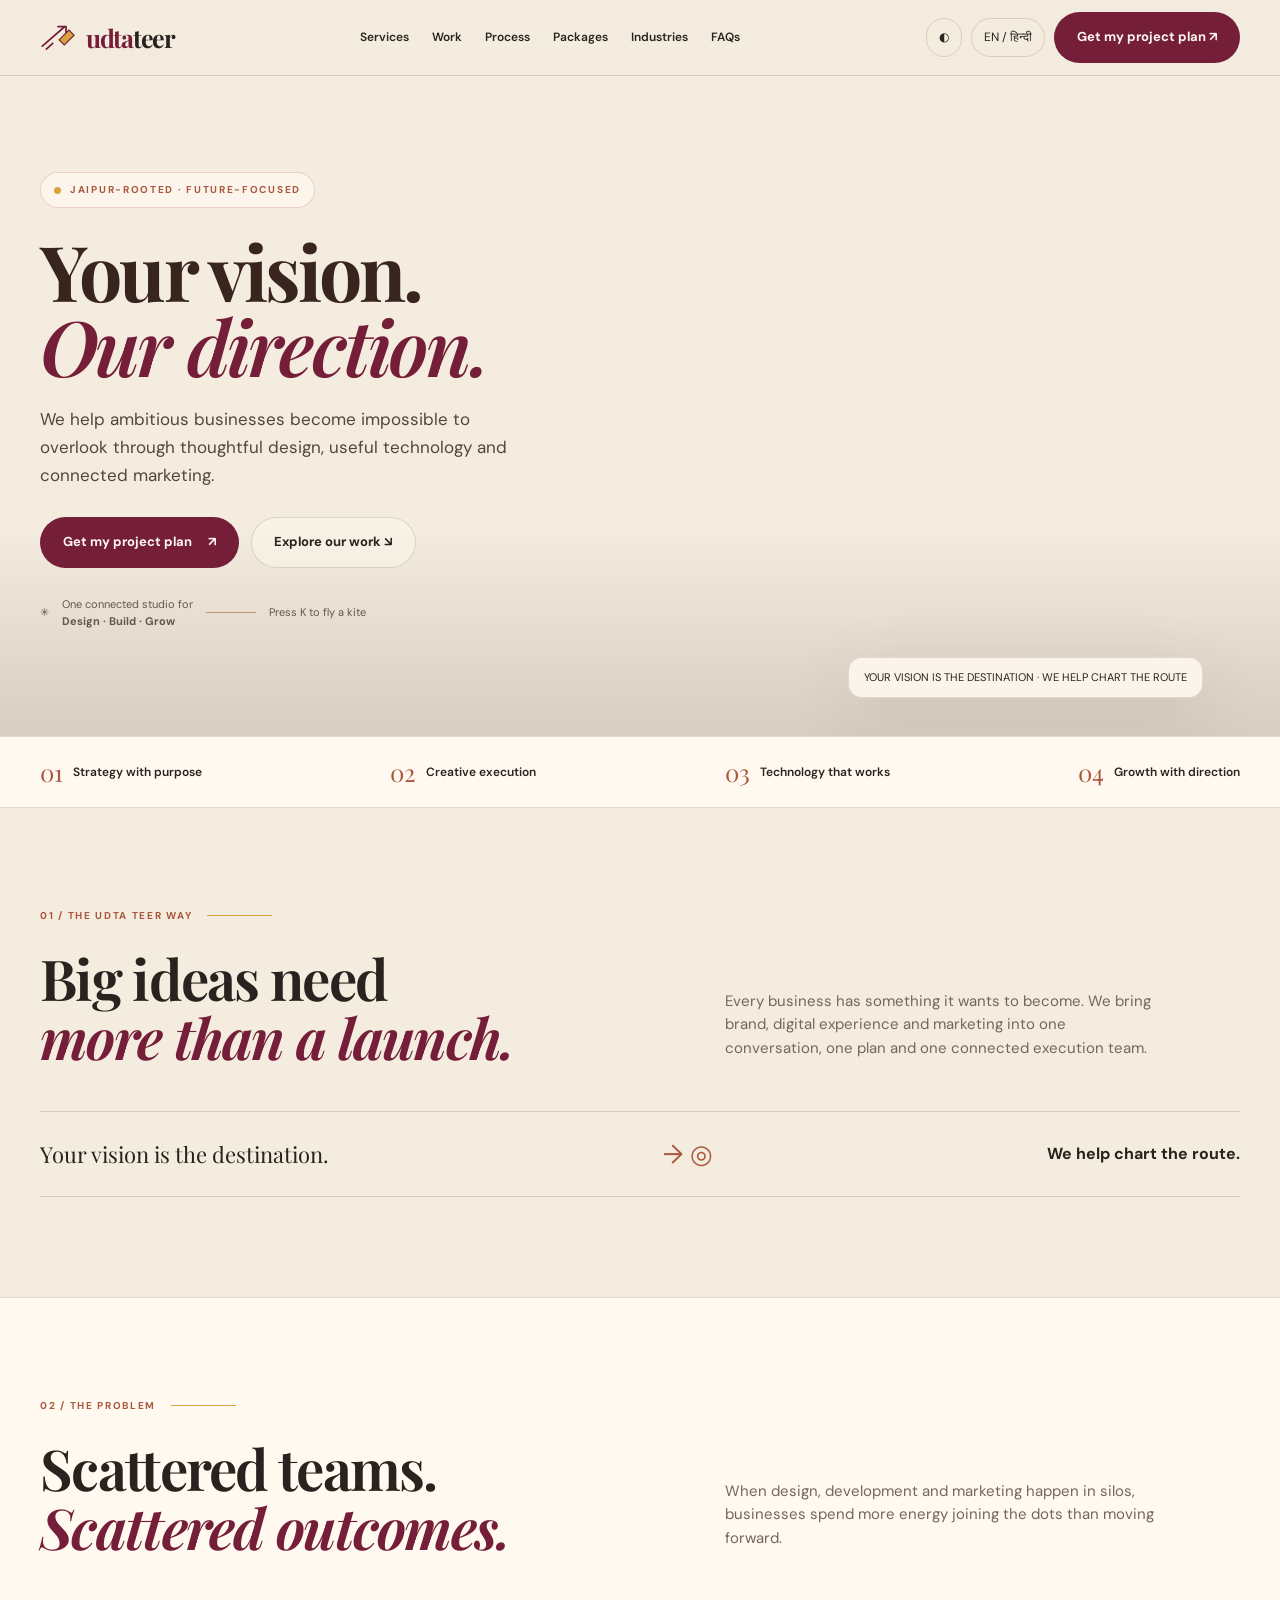
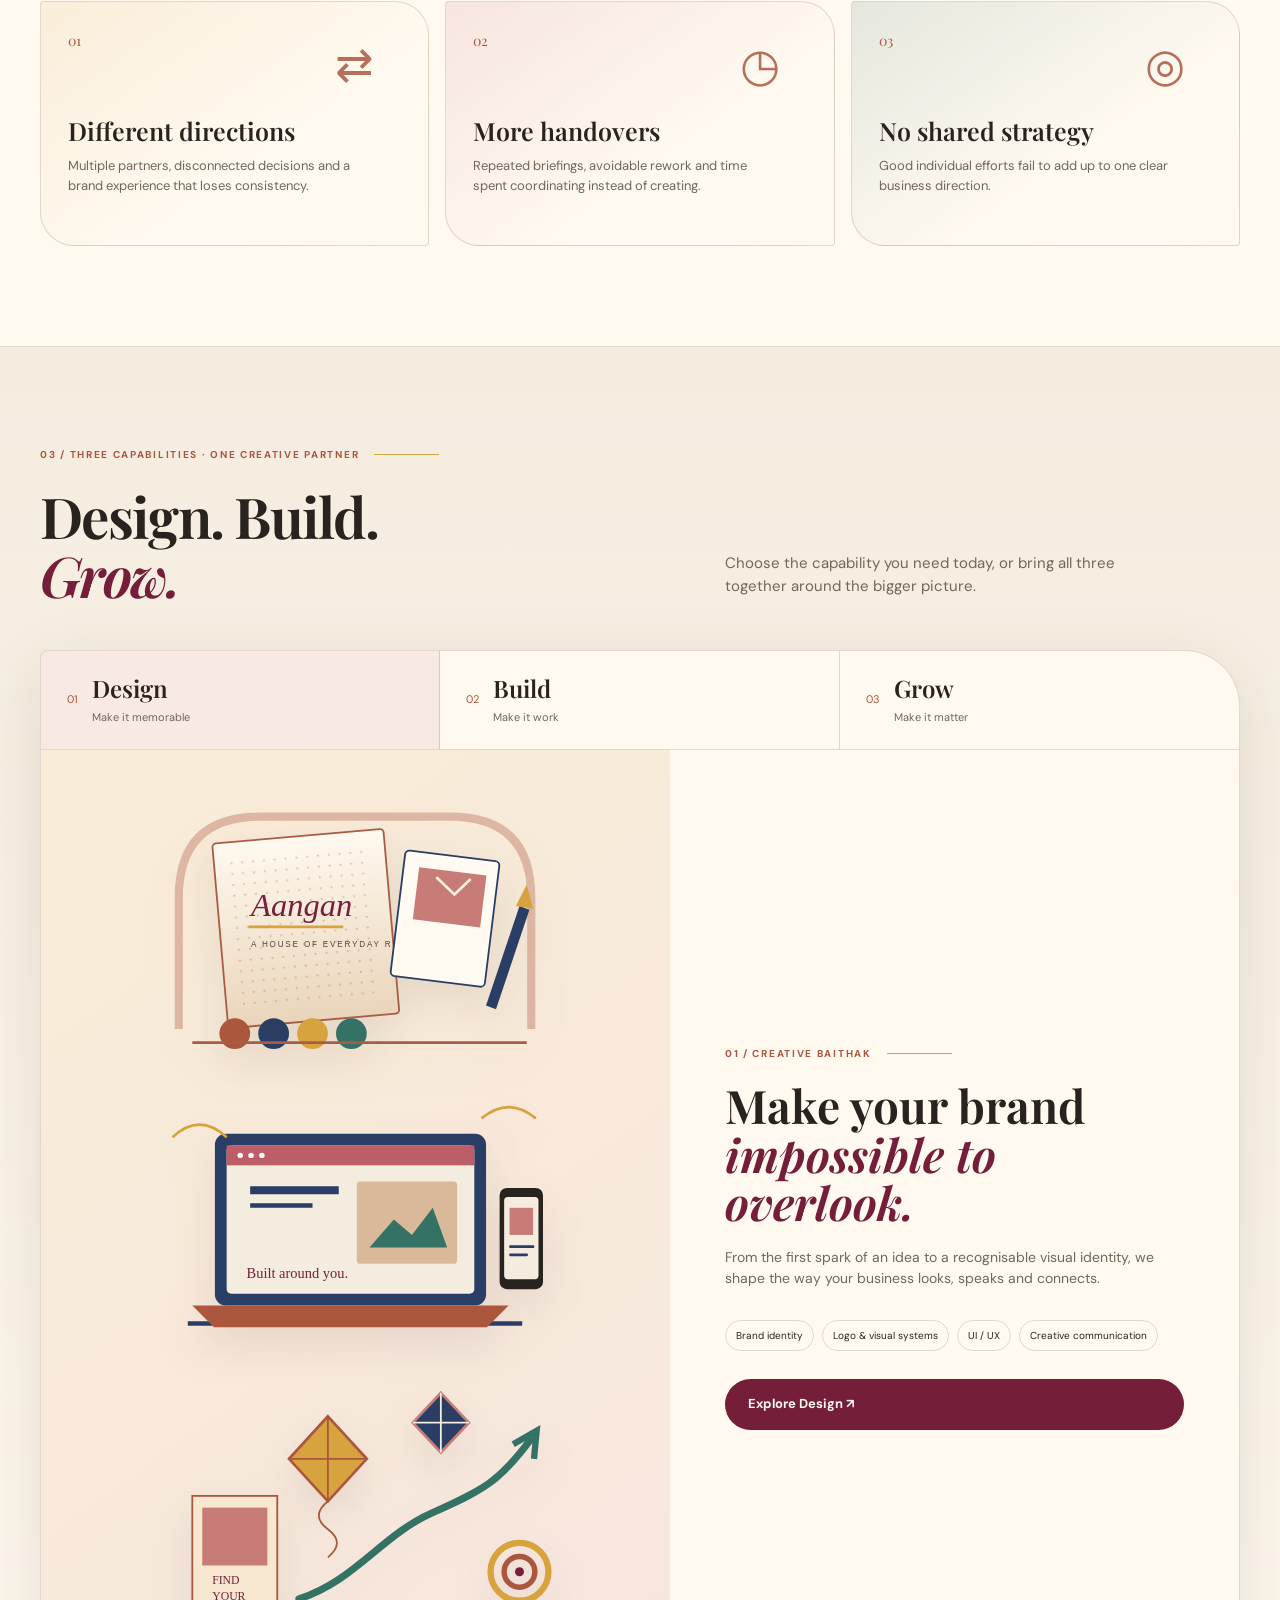
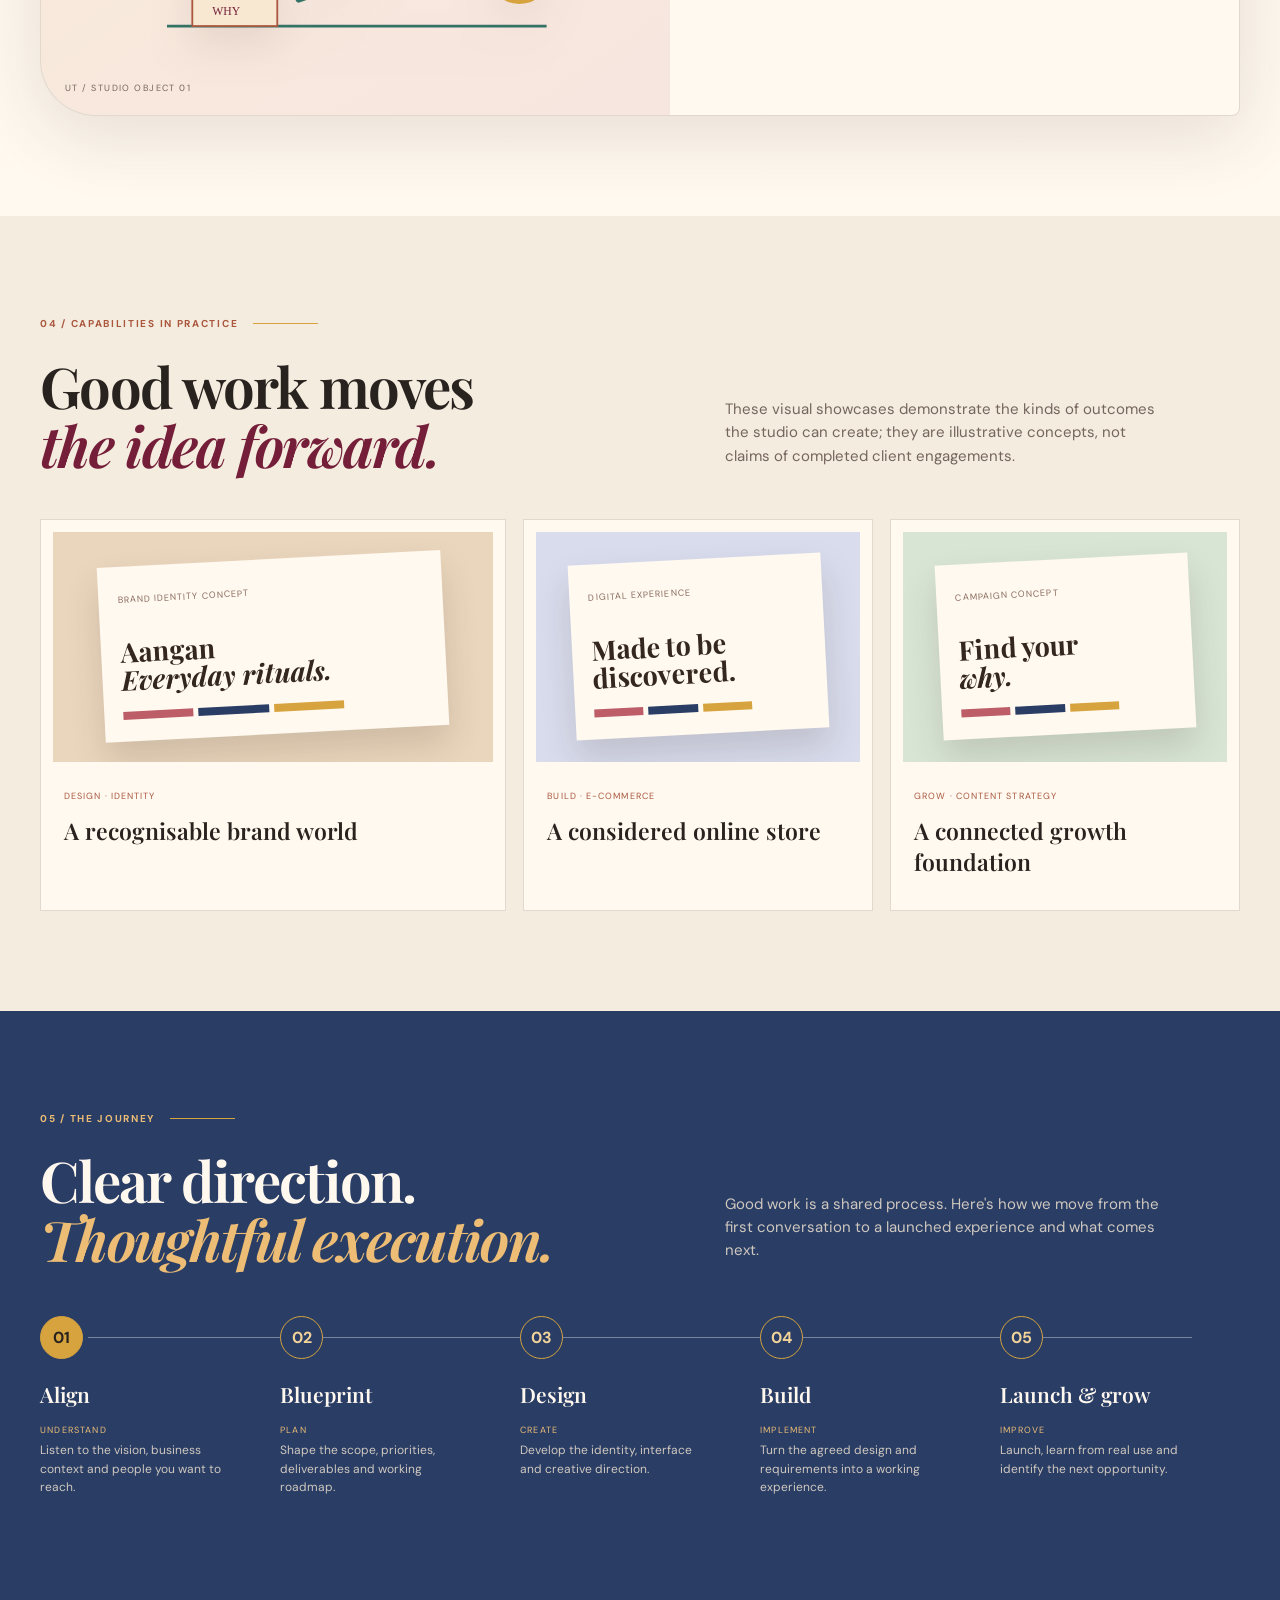
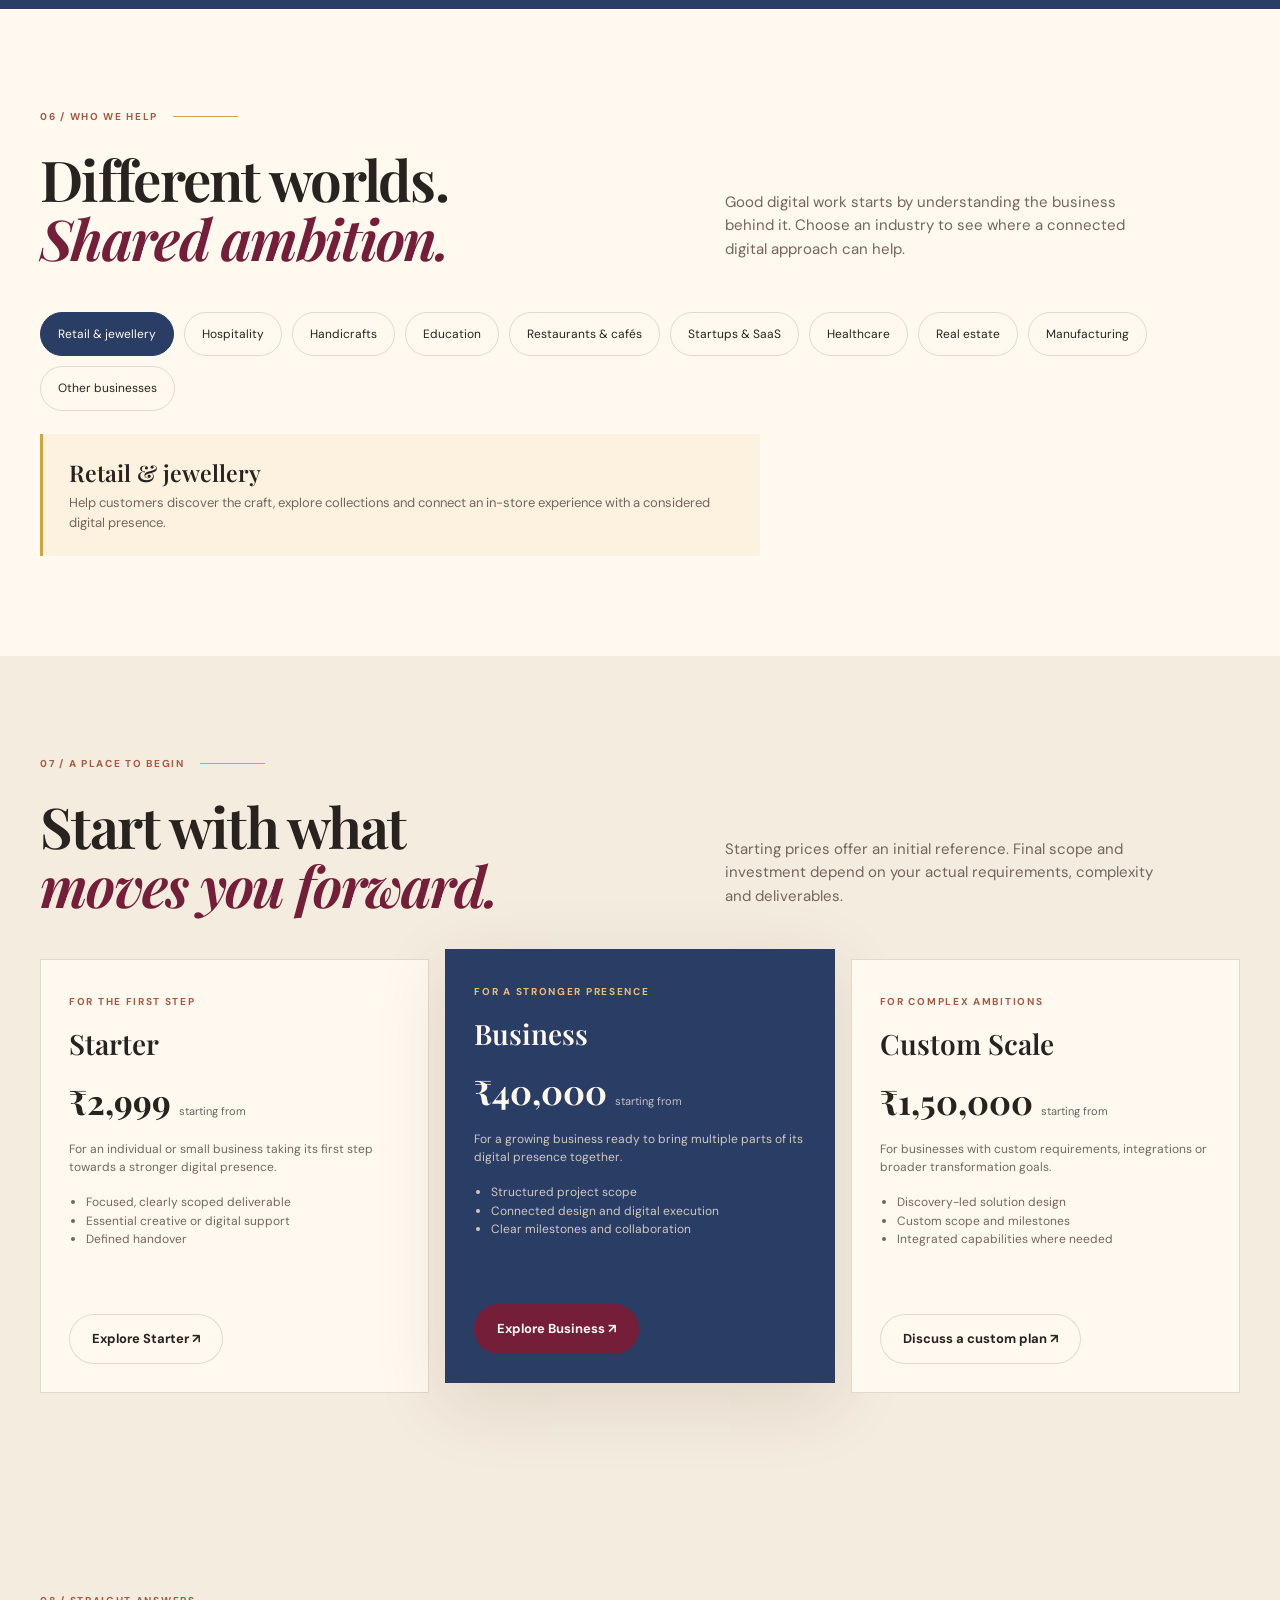
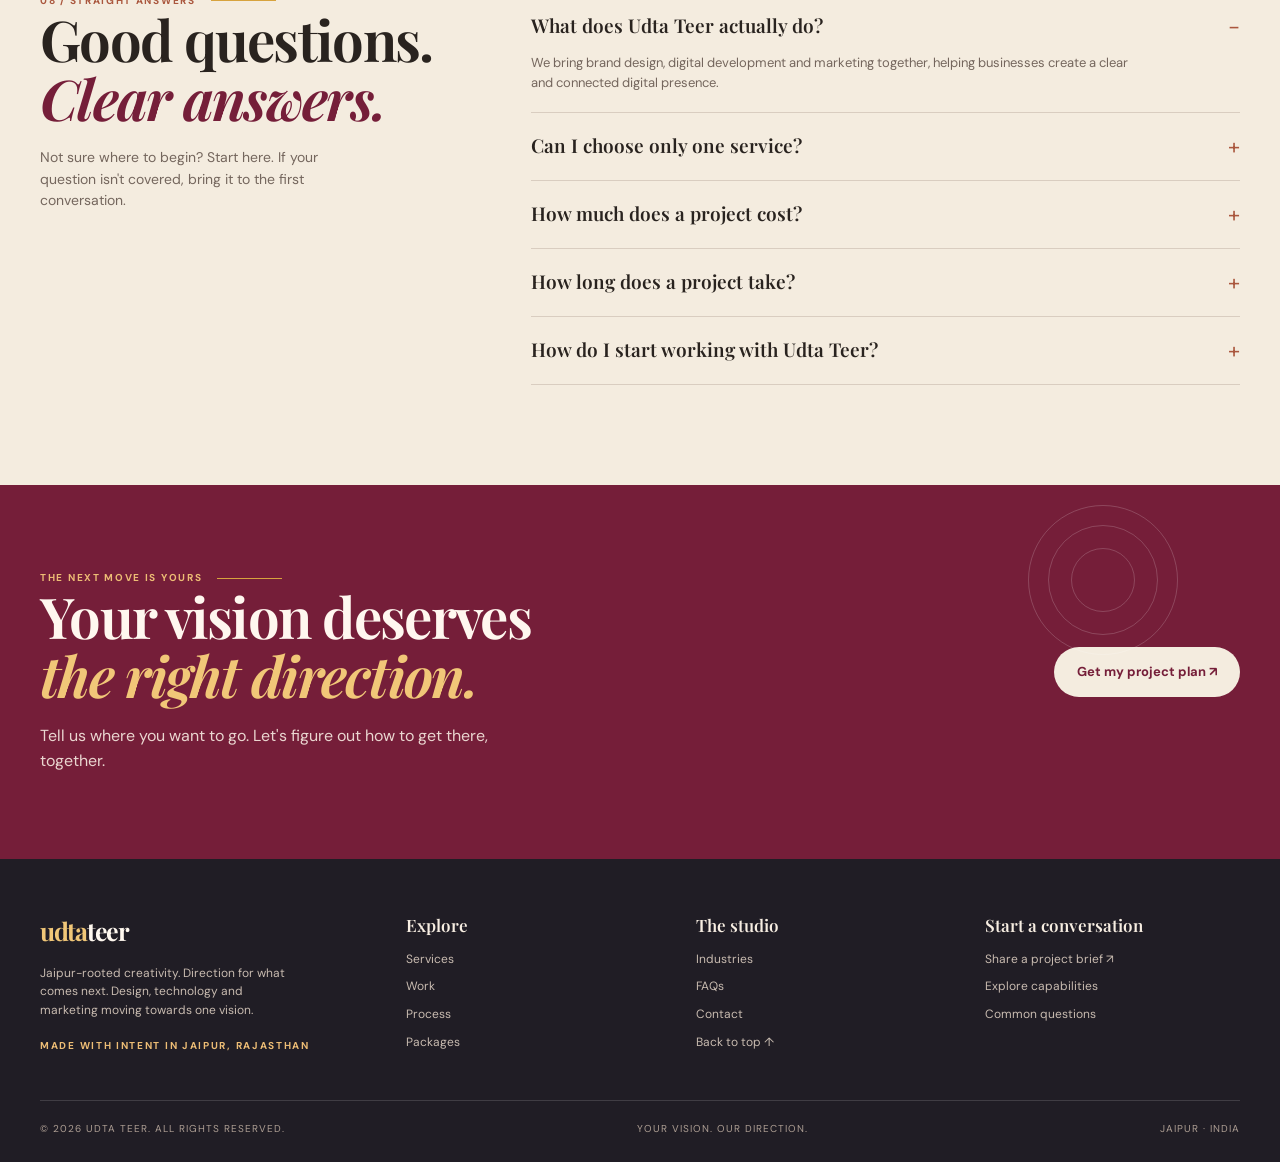
==== index.html @ 0fdf827b "feat: add Udta Teer responsive illustrated homepage" ====
<!doctype html>
<html lang="en">
<head>
<meta charset="utf-8">
<meta name="viewport" content="width=device-width, initial-scale=1">
<meta name="theme-color" content="#f4ecdf">
<meta name="description" content="Udta Teer is a Jaipur-rooted creative digital transformation studio bringing Design, Build and Grow together for ambitious businesses.">
<meta property="og:title" content="Udta Teer — Your vision. Our direction.">
<meta property="og:description" content="Design, technology and marketing, moving in one direction.">
<title>Udta Teer — Your vision. Our direction.</title>
<link rel="preconnect" href="https://fonts.googleapis.com">
<link rel="preconnect" href="https://fonts.gstatic.com" crossorigin>
<link href="https://fonts.googleapis.com/css2?family=DM+Sans:wght@400;500;600;700&family=Playfair+Display:wght@500;600;700;800&family=Noto+Sans+Devanagari:wght@400;500;600;700&display=swap" rel="stylesheet">
<style>
:root{color-scheme:light;--paper:#f4ecdf;--paper2:#fff9f0;--ink:#29231f;--muted:#74665d;--rose:#bd5d68;--maroon:#751e39;--terra:#aa573e;--gold:#d7a33e;--indigo:#293d65;--green:#347266;--line:rgba(83,55,39,.17);--shadow:0 20px 70px rgba(77,43,28,.12);--serif:"Playfair Display",Georgia,serif;--sans:"DM Sans",Arial,sans-serif}
[data-theme=dark]{color-scheme:dark;--paper:#181e2d;--paper2:#222b3d;--ink:#f4ecdf;--muted:#c0b7aa;--line:rgba(244,236,223,.15);--shadow:0 20px 70px rgba(0,0,0,.28)}
*{box-sizing:border-box}html{scroll-behavior:smooth;scroll-padding-top:90px}body{margin:0;background:var(--paper);color:var(--ink);font-family:var(--sans);line-height:1.55;overflow-x:hidden}button,a,input,textarea,select{font:inherit}button,a{-webkit-tap-highlight-color:transparent}a{color:inherit;text-decoration:none}button{color:inherit}img,svg{max-width:100%}.shell{width:min(1200px,calc(100% - 48px));margin:auto}.eyebrow,.kicker,.micro{font-size:10px;letter-spacing:.17em;font-weight:700;text-transform:uppercase}.serif{font-family:var(--serif)}.button{border:1px solid transparent;border-radius:999px;padding:14px 22px;display:inline-flex;align-items:center;gap:16px;font-weight:700;font-size:13px;cursor:pointer;transition:.25s transform,.25s box-shadow,.25s background}.button:hover{transform:translateY(-3px);box-shadow:0 10px 24px rgba(117,30,57,.18)}.primary{background:var(--maroon);color:#fff8ef}.secondary{border-color:var(--line);background:rgba(255,249,240,.42)}.text-link{font-size:13px;font-weight:700;color:var(--maroon)}[data-theme=dark] .text-link{color:#efb9a9}
header{height:76px;position:sticky;top:0;z-index:30;background:color-mix(in srgb,var(--paper) 90%,transparent);backdrop-filter:blur(18px);border-bottom:1px solid var(--line)}.nav{height:100%;display:flex;align-items:center;justify-content:space-between;gap:22px}.brand{display:flex;align-items:center;gap:9px;white-space:nowrap}.brand-symbol{width:37px;height:37px}.brand-word{font:700 25px var(--serif);letter-spacing:-1.3px;color:var(--maroon)}.brand-word em{font-style:normal;color:var(--ink)}.navlinks{display:flex;align-items:center;gap:23px;font-size:12px;font-weight:600}.navlinks a{padding:8px 0;position:relative}.navlinks a:after{content:"";height:1px;background:var(--rose);position:absolute;left:0;right:100%;bottom:1px;transition:.2s}.navlinks a:hover:after{right:0}.navactions{display:flex;align-items:center;gap:9px}.iconbtn,.lang,.menu-toggle{border:1px solid var(--line);background:transparent;border-radius:50px;padding:9px 12px;cursor:pointer;font-size:12px}.menu-toggle{display:none}.mobile-menu{display:none}
.hero{min-height:660px;position:relative;isolation:isolate;display:flex;align-items:center;overflow:hidden;background:linear-gradient(90deg,rgba(244,236,223,.99) 0%,rgba(244,236,223,.92) 34%,rgba(244,236,223,.08) 75%),url("assets/jaipur-creative-hero.webp") center/cover no-repeat}.hero:before{content:"";position:absolute;inset:0;z-index:-1;background:linear-gradient(0deg,rgba(54,36,32,.15),transparent 32%)}.hero-copy{max-width:545px;padding:80px 0 90px}.hero .eyebrow{display:inline-flex;gap:9px;align-items:center;color:var(--terra);background:rgba(255,249,240,.74);border:1px solid rgba(170,87,62,.22);padding:9px 13px;border-radius:50px}.dot{width:7px;height:7px;border-radius:50%;background:var(--gold)}h1,h2,h3,p{margin-top:0}h1{font:700 clamp(48px,6vw,82px)/.98 var(--serif);letter-spacing:-2.8px;margin:25px 0 22px;color:#38251f}h1 em{color:var(--maroon);font-weight:600}.hero-copy>p{font-size:17px;max-width:470px;color:#52463f;line-height:1.65}.hero-actions{display:flex;gap:12px;flex-wrap:wrap;margin:28px 0}.hero-note{display:flex;align-items:center;gap:13px;color:#65564d;font-size:11px}.note-line{width:50px;height:1px;background:#bd9676}.hero-art-note{position:absolute;right:6%;bottom:38px;background:rgba(255,249,240,.87);border:1px solid rgba(83,55,39,.15);border-radius:14px;padding:11px 15px;font-size:11px;box-shadow:var(--shadow)}
.trust{background:var(--paper2);border-block:1px solid var(--line);padding:19px 0}.trust-inner{display:flex;justify-content:space-between;gap:20px;flex-wrap:wrap}.trust-item{display:flex;gap:10px;align-items:center;font-size:12px;font-weight:600}.trust-item b{color:var(--terra);font:24px var(--serif)}
section{position:relative}.section{padding:100px 0}.kicker{color:var(--terra);display:flex;align-items:center;gap:15px}.kicker:after{content:"";height:1px;width:65px;background:var(--gold)}.split-heading{display:grid;grid-template-columns:1.1fr .9fr;gap:55px;align-items:end;margin:24px 0 45px}h2{font:650 clamp(36px,4.4vw,58px)/1.05 var(--serif);letter-spacing:-1.7px;margin:0}h2 em{font-style:italic;color:var(--maroon)}[data-theme=dark] h2 em{color:#e99c91}.split-heading p{max-width:440px;color:var(--muted);margin:0 0 6px;font-size:15px}
.problem{background:var(--paper2);border-block:1px solid var(--line)}.problem-grid{display:grid;grid-template-columns:repeat(3,1fr);gap:16px}.problem-card{min-height:245px;border:1px solid var(--line);border-radius:4px 34px 4px 34px;padding:27px;background:linear-gradient(145deg,rgba(215,163,62,.12),transparent 60%);position:relative;overflow:hidden}.problem-card:nth-child(2){background:linear-gradient(145deg,rgba(189,93,104,.12),transparent 60%)}.problem-card:nth-child(3){background:linear-gradient(145deg,rgba(52,114,102,.13),transparent 60%)}.problem-number{font:14px var(--serif);color:var(--terra)}.problem-card h3{font:600 25px var(--serif);margin:60px 0 9px}.problem-card p{color:var(--muted);font-size:13px;max-width:290px}.mini-art{position:absolute;right:24px;top:20px;width:100px;height:80px;display:grid;place-items:center;color:var(--terra);font:46px var(--serif);opacity:.85}
.services{background:linear-gradient(180deg,var(--paper),var(--paper2))}.service-shell{border:1px solid var(--line);border-radius:8px 56px 8px 56px;background:var(--paper2);box-shadow:var(--shadow);overflow:hidden}.service-tabs{display:grid;grid-template-columns:repeat(3,1fr);border-bottom:1px solid var(--line)}.service-tab{border:0;border-right:1px solid var(--line);background:transparent;padding:21px 26px;text-align:left;cursor:pointer;display:flex;align-items:center;gap:14px}.service-tab:last-child{border:0}.service-tab[aria-selected=true]{background:rgba(189,93,104,.10)}.tab-no{font-size:11px;color:var(--terra)}.service-tab strong{display:block;font:600 24px var(--serif)}.service-tab small{font-size:11px;color:var(--muted)}.service-content{display:grid;grid-template-columns:1.05fr .95fr;min-height:390px}.service-visual{padding:35px;background:linear-gradient(145deg,rgba(215,163,62,.14),rgba(189,93,104,.12));display:grid;place-items:center;position:relative;overflow:hidden}.service-visual svg{width:min(100%,470px);height:auto;filter:drop-shadow(0 18px 20px rgba(74,45,36,.10))}.service-visual:after{content:"UT / STUDIO OBJECT 01";position:absolute;bottom:19px;left:24px;font-size:9px;letter-spacing:.16em;color:var(--muted)}.service-copy{padding:55px 55px 45px;display:flex;flex-direction:column;justify-content:center}.service-copy .kicker{font-size:10px}.service-copy h3{font:650 clamp(34px,3.6vw,47px)/1.05 var(--serif);margin:20px 0}.service-copy h3 em{color:var(--maroon)}.service-copy p{color:var(--muted);font-size:14px;max-width:430px}.tags{display:flex;flex-wrap:wrap;gap:8px;margin:16px 0 28px}.tags span{font-size:10px;border:1px solid var(--line);border-radius:30px;padding:7px 10px}
.work-grid{display:grid;grid-template-columns:1.2fr .9fr .9fr;gap:17px}.work-card{border:1px solid var(--line);background:var(--paper2);padding:12px;min-width:0}.work-visual{height:230px;display:grid;place-items:center;overflow:hidden;background:#ead6bd;position:relative}.work-card:nth-child(2) .work-visual{background:#d8dced}.work-card:nth-child(3) .work-visual{background:#d8e5d5}.work-visual .mock{background:#fff9f0;color:#342720;width:78%;height:76%;box-shadow:0 18px 35px rgba(52,34,23,.15);padding:19px;transform:rotate(-3deg)}.mock-label{font-size:9px;letter-spacing:.12em;color:#8a6b5d}.mock-title{font:700 27px/1.05 var(--serif);margin-top:27px}.mock-bars{display:flex;gap:5px;margin-top:18px}.mock-bars i{height:8px;width:23%;background:#bd5d68}.mock-bars i:nth-child(2){background:#293d65}.mock-bars i:nth-child(3){background:#d7a33e}.work-info{padding:20px 11px 13px}.work-info small{font-size:9px;color:var(--terra);letter-spacing:.12em}.work-info h3{font:600 23px var(--serif);margin:8px 0}
.process{background:var(--indigo);color:#fff8ef;overflow:hidden}.process .kicker{color:#edbd75}.process .split-heading p{color:#d0c8bf}.process h2 em{color:#edbd75}.journey{display:grid;grid-template-columns:repeat(5,1fr);gap:0;margin-top:48px;position:relative}.journey:before{content:"";height:1px;background:rgba(255,248,239,.38);position:absolute;left:4%;right:4%;top:21px}.step{position:relative;padding:0 17px 0 0}.step button{width:43px;height:43px;border:1px solid #d7a33e;border-radius:50%;background:var(--indigo);color:#f2d39a;position:relative;z-index:1;cursor:pointer;font-weight:700}.step button[aria-selected=true]{background:#d7a33e;color:#29231f}.step h3{font:600 21px var(--serif);margin:21px 0 8px}.step p{font-size:12px;color:#d0c8bf;max-width:190px}.step small{font-size:9px;letter-spacing:.13em;color:#edbd75}
.industries{background:var(--paper2)}.industry-list{display:flex;flex-wrap:wrap;gap:10px}.industry-list button{border:1px solid var(--line);border-radius:40px;background:transparent;padding:12px 17px;cursor:pointer;font-size:12px;transition:.2s}.industry-list button[aria-pressed=true],.industry-list button:hover{background:var(--indigo);color:#fff8ef;border-color:var(--indigo)}.industry-note{margin-top:23px;padding:23px 26px;border-left:3px solid var(--gold);background:rgba(215,163,62,.09);max-width:720px}.industry-note strong{font:600 23px var(--serif);display:block;margin-bottom:5px}.industry-note p{font-size:13px;color:var(--muted);margin:0}
.packages{background:var(--paper)}.package-grid{display:grid;grid-template-columns:repeat(3,1fr);gap:16px}.package{padding:28px;border:1px solid var(--line);background:var(--paper2);position:relative}.package.featured{background:var(--indigo);color:#fff8ef;transform:translateY(-10px);box-shadow:var(--shadow)}.package .micro{color:var(--terra)}.package.featured .micro{color:#edbd75}.package h3{font:600 28px var(--serif);margin:12px 0}.price{font:700 34px var(--serif);margin:16px 0}.price small{font:11px var(--sans);opacity:.7}.package p,.package li{font-size:12px;color:var(--muted)}.package.featured p,.package.featured li{color:#d0c8bf}.package ul{padding-left:17px;min-height:90px}.package .button{margin-top:15px}
.faq-grid{display:grid;grid-template-columns:.75fr 1.25fr;gap:65px}.faq-intro p{color:var(--muted);font-size:14px;max-width:310px;margin-top:20px}.faq-list details{border-bottom:1px solid var(--line);padding:19px 0}.faq-list summary{cursor:pointer;list-style:none;display:flex;justify-content:space-between;gap:18px;font:600 19px var(--serif)}.faq-list summary::-webkit-details-marker{display:none}.faq-list summary:after{content:"+";font:22px var(--sans);color:var(--terra)}.faq-list details[open] summary:after{content:"−"}.faq-list p{color:var(--muted);font-size:13px;max-width:620px;padding-top:12px;margin:0}
.cta{background:var(--maroon);color:#fff7ef;padding:85px 0;overflow:hidden}.cta-inner{display:flex;justify-content:space-between;align-items:center;gap:45px}.cta h2{max-width:710px}.cta h2 em{color:#f1c778}.cta p{color:#ead6d0;max-width:500px;margin:20px 0 0}.cta .button{background:#f4ecdf;color:var(--maroon);white-space:nowrap}.target{width:150px;height:150px;border:1px solid rgba(255,255,255,.4);border-radius:50%;display:grid;place-items:center;position:absolute;right:8%;top:20px;opacity:.45}.target:before,.target:after{content:"";position:absolute;border:1px solid rgba(255,255,255,.4);border-radius:50%;inset:19px}.target:after{inset:42px}
footer{background:#201d25;color:#f7eee2;padding:55px 0 25px}.footer-grid{display:grid;grid-template-columns:1.3fr 1fr 1fr 1fr;gap:35px}.footer-grid p{font-size:12px;color:#c8bbb0;max-width:260px;margin-top:17px}.footer-col strong{font:600 17px var(--serif);display:block;margin-bottom:14px}.footer-col a{display:block;color:#c8bbb0;font-size:12px;margin:9px 0}.footer-bottom{border-top:1px solid rgba(255,255,255,.14);margin-top:40px;padding-top:20px;display:flex;justify-content:space-between;gap:20px;color:#ad9e93;font-size:10px;letter-spacing:.1em}
.dialog{position:fixed;inset:0;display:none;place-items:center;padding:20px;background:rgba(18,18,24,.65);z-index:80}.dialog.open{display:grid}.dialog-card{width:min(640px,100%);max-height:90vh;overflow:auto;background:var(--paper2);padding:30px;border-radius:8px 35px 8px 35px;box-shadow:var(--shadow)}.dialog-top{display:flex;justify-content:space-between;align-items:center}.close{border:0;background:transparent;font-size:28px;cursor:pointer}.dialog-card h2{margin:18px 0}.dialog-card p{font-size:13px;color:var(--muted)}.form-grid{display:grid;grid-template-columns:1fr 1fr;gap:13px}.field{display:grid;gap:6px;margin:12px 0}.field.full{grid-column:1/-1}.field label{font-size:10px;font-weight:700;letter-spacing:.1em}.field input,.field select,.field textarea{width:100%;border:1px solid var(--line);background:var(--paper);color:var(--ink);border-radius:4px;padding:12px}.field textarea{resize:vertical}.form-help{font-size:11px;color:var(--muted)}
@media(max-width:1050px){.navlinks{gap:13px}.navlinks a{font-size:11px}.hero{background-position:55% center}.work-grid{grid-template-columns:1fr 1fr}.work-card:first-child{grid-column:span 2}.faq-grid{gap:35px}}
@media(max-width:800px){header{height:68px}.navlinks{display:none}.navactions .header-plan{display:none}.menu-toggle{display:inline-flex}.mobile-menu{position:absolute;top:68px;left:0;right:0;padding:16px 24px 24px;background:var(--paper2);border-bottom:1px solid var(--line);box-shadow:var(--shadow)}.mobile-menu.open{display:grid}.mobile-menu a{padding:14px 0;border-bottom:1px solid var(--line);font-size:14px}.hero{min-height:650px;background-position:62% center;background-image:linear-gradient(90deg,rgba(244,236,223,.98),rgba(244,236,223,.84) 55%,rgba(244,236,223,.25)),url("assets/jaipur-creative-hero.webp")}.hero-copy{padding:70px 0 110px}.hero-art-note{right:24px;bottom:24px}.split-heading{grid-template-columns:1fr;gap:20px}.problem-grid{grid-template-columns:1fr}.problem-card{min-height:195px}.problem-card h3{margin-top:43px}.service-content{grid-template-columns:1fr}.service-visual{min-height:300px}.service-copy{padding:35px}.journey{grid-template-columns:1fr;gap:24px}.journey:before{left:21px;top:20px;bottom:20px;width:1px;height:auto;right:auto}.step{padding-left:65px;min-height:90px}.step button{position:absolute;left:0;top:0}.step h3{margin:0 0 6px}.step p{max-width:none}.package-grid{grid-template-columns:1fr}.package.featured{transform:none}.faq-grid{grid-template-columns:1fr}.cta-inner{display:block}.cta .button{margin-top:27px}.footer-grid{grid-template-columns:1fr 1fr}.footer-grid>div:first-child{grid-column:span 2}}
@media(max-width:520px){.shell{width:min(100% - 32px,1200px)}.brand-word{font-size:22px}.navactions{gap:5px}.navactions .lang{display:none}.hero{min-height:610px;background-position:66% center}.hero-copy{padding:58px 0 125px}.hero .eyebrow{font-size:8px}h1{font-size:49px;letter-spacing:-2px}.hero-copy>p{font-size:14px;max-width:330px}.hero-art-note{font-size:9px;right:15px;bottom:15px}.trust-inner{display:grid;grid-template-columns:1fr 1fr}.trust-item{font-size:10px}.section{padding:72px 0}.split-heading{margin-bottom:30px}h2{font-size:39px}.service-tabs{grid-template-columns:1fr}.service-tab{border-right:0;border-bottom:1px solid var(--line);padding:14px 18px}.service-tab strong{font-size:20px}.service-visual{min-height:250px;padding:18px}.service-copy{padding:29px 24px}.work-grid{grid-template-columns:1fr}.work-card:first-child{grid-column:auto}.work-visual{height:210px}.footer-grid{grid-template-columns:1fr 1fr;gap:24px}.footer-bottom{display:grid}.form-grid{grid-template-columns:1fr}.field.full{grid-column:auto}.dialog-card{padding:22px}.cta{padding:68px 0}}
@media(prefers-reduced-motion:reduce){*,*:before,*:after{scroll-behavior:auto!important;transition-duration:.01ms!important;animation-duration:.01ms!important;animation-iteration-count:1!important}}
</style>
</head>
<body>
<header>
 <div class="nav shell">
  <a class="brand" href="#home" aria-label="Udta Teer home"><svg class="brand-symbol" viewBox="0 0 64 54" aria-hidden="true"><path d="M4 42 43 8m-12 0h14v14M11 47l11-10" fill="none" stroke="#751e39" stroke-width="3" stroke-linecap="round" stroke-linejoin="round"/><path d="m33 31 17-17 9 9-17 17z" fill="#d7a33e" stroke="#751e39" stroke-width="2"/></svg><span class="brand-word">udta<em>teer</em></span></a>
  <nav class="navlinks" aria-label="Main navigation"><a href="#services">Services</a><a href="#work">Work</a><a href="#process">Process</a><a href="#packages">Packages</a><a href="#industries">Industries</a><a href="#faq">FAQs</a></nav>
  <div class="navactions"><button class="iconbtn" id="theme" aria-label="Toggle dark appearance">◐</button><button class="lang" id="lang">EN / हिन्दी</button><button class="button primary header-plan" data-open-plan>Get my project plan ↗</button><button class="menu-toggle" id="menu" aria-label="Open navigation" aria-expanded="false">☰</button></div>
 </div>
 <nav class="mobile-menu shell" id="mobile-menu" aria-label="Mobile navigation"><a href="#services">Services</a><a href="#work">Work</a><a href="#process">Process</a><a href="#packages">Packages</a><a href="#industries">Industries</a><a href="#faq">FAQs</a><a href="#contact">Contact</a><button class="button primary" data-open-plan>Get my project plan ↗</button></nav>
</header>
<main>
<section class="hero" id="home"><div class="shell"><div class="hero-copy"><span class="eyebrow"><i class="dot"></i> JAIPUR-ROOTED · FUTURE-FOCUSED</span><h1>Your vision.<br><em>Our direction.</em></h1><p>We help ambitious businesses become impossible to overlook through thoughtful design, useful technology and connected marketing.</p><div class="hero-actions"><button class="button primary" data-open-plan>Get my project plan <span>↗</span></button><a class="button secondary" href="#work">Explore our work ↘</a></div><div class="hero-note"><span>✳</span><span>One connected studio for<br><strong>Design · Build · Grow</strong></span><span class="note-line"></span><span>Press K to fly a kite</span></div></div></div><div class="hero-art-note">YOUR VISION IS THE DESTINATION · WE HELP CHART THE ROUTE</div></section>
<section class="trust"><div class="shell trust-inner"><div class="trust-item"><b>01</b> Strategy with purpose</div><div class="trust-item"><b>02</b> Creative execution</div><div class="trust-item"><b>03</b> Technology that works</div><div class="trust-item"><b>04</b> Growth with direction</div></div></section>
<section class="section shell"><span class="kicker">01 / THE UDTA TEER WAY</span><div class="split-heading"><h2>Big ideas need<br><em>more than a launch.</em></h2><p>Every business has something it wants to become. We bring brand, digital experience and marketing into one conversation, one plan and one connected execution team.</p></div><div class="arrow-statement" style="border-block:1px solid var(--line);padding:22px 0;display:flex;justify-content:space-between;gap:20px;align-items:center"><span class="serif" style="font-size:22px">Your vision is the destination.</span><span style="color:var(--terra);font-size:26px">→ ◎</span><strong>We help chart the route.</strong></div></section>
<section class="section problem"><div class="shell"><span class="kicker">02 / THE PROBLEM</span><div class="split-heading"><h2>Scattered teams.<br><em>Scattered outcomes.</em></h2><p>When design, development and marketing happen in silos, businesses spend more energy joining the dots than moving forward.</p></div><div class="problem-grid"><article class="problem-card"><div class="mini-art">⇄</div><span class="problem-number">01</span><h3>Different directions</h3><p>Multiple partners, disconnected decisions and a brand experience that loses consistency.</p></article><article class="problem-card"><div class="mini-art">◷</div><span class="problem-number">02</span><h3>More handovers</h3><p>Repeated briefings, avoidable rework and time spent coordinating instead of creating.</p></article><article class="problem-card"><div class="mini-art">◎</div><span class="problem-number">03</span><h3>No shared strategy</h3><p>Good individual efforts fail to add up to one clear business direction.</p></article></div></div></section>
<section class="section services" id="services"><div class="shell"><span class="kicker">03 / THREE CAPABILITIES · ONE CREATIVE PARTNER</span><div class="split-heading"><h2>Design. Build.<br><em>Grow.</em></h2><p>Choose the capability you need today, or bring all three together around the bigger picture.</p></div><div class="service-shell"><div class="service-tabs" role="tablist" aria-label="Explore capabilities"><button class="service-tab" role="tab" aria-selected="true" data-tab="design"><span class="tab-no">01</span><span><strong>Design</strong><small>Make it memorable</small></span></button><button class="service-tab" role="tab" aria-selected="false" data-tab="build"><span class="tab-no">02</span><span><strong>Build</strong><small>Make it work</small></span></button><button class="service-tab" role="tab" aria-selected="false" data-tab="grow"><span class="tab-no">03</span><span><strong>Grow</strong><small>Make it matter</small></span></button></div>
<div class="service-content"><div class="service-visual" id="service-visual" aria-live="polite">
<svg id="art-design" viewBox="0 0 520 330" role="img" aria-label="Creative branding desk with palette, identity boards and Rajasthani pattern studies"><defs><linearGradient id="paper" x2="0" y2="1"><stop stop-color="#fff9ef"/><stop offset="1" stop-color="#ead5bb"/></linearGradient><pattern id="dots" width="12" height="12" patternUnits="userSpaceOnUse"><circle cx="3" cy="3" r="1.2" fill="#aa573e" opacity=".35"/></pattern></defs><path d="M65 270V125Q65 35 155 35h210q90 0 90 90v145" fill="none" stroke="#b66a56" stroke-width="9" opacity=".4"/><rect x="102" y="65" width="190" height="205" rx="4" fill="url(#paper)" stroke="#a85c46" stroke-width="2" transform="rotate(-5 102 65)"/><rect x="119" y="83" width="156" height="166" fill="url(#dots)" transform="rotate(-5 119 83)"/><text x="145" y="145" fill="#75213b" font-family="Georgia" font-size="36" font-style="italic">Aangan</text><path d="M142 157h105" stroke="#d7a33e" stroke-width="3"/><text x="145" y="179" fill="#51443b" font-family="Arial" font-size="9" letter-spacing="2">A HOUSE OF EVERYDAY RITUALS</text><rect x="316" y="72" width="105" height="140" rx="5" fill="#fffaf2" stroke="#293d65" stroke-width="2" transform="rotate(7 316 72)"/><rect x="331" y="91" width="75" height="58" fill="#c77c78" transform="rotate(7 331 91)"/><path d="M350 102l20 19 18-17" fill="none" stroke="#fff1df" stroke-width="3"/><g transform="translate(127 275)"><circle cx="0" cy="0" r="17" fill="#aa573e"/><circle cx="43" cy="0" r="17" fill="#293d65"/><circle cx="86" cy="0" r="17" fill="#d7a33e"/><circle cx="129" cy="0" r="17" fill="#347266"/></g><path d="M405 244l37-110 11 4-37 110z" fill="#293d65"/><path d="m438 134 12-24 7 27z" fill="#d7a33e"/><path d="M80 285h370" stroke="#a85c46" stroke-width="3"/></svg>
<svg id="art-build" viewBox="0 0 520 330" role="img" aria-label="Laptop and responsive digital interface in a modern workshop" hidden><path d="M75 265h370" stroke="#293d65" stroke-width="5"/><rect x="105" y="55" width="300" height="190" rx="12" fill="#293d65"/><rect x="118" y="68" width="274" height="164" rx="5" fill="#f4ecdf"/><rect x="118" y="68" width="274" height="22" fill="#bd5d68"/><circle cx="133" cy="79" r="3" fill="#fff"/><circle cx="145" cy="79" r="3" fill="#fff"/><circle cx="157" cy="79" r="3" fill="#fff"/><path d="M144 113h98v9h-98zm0 19h69v5h-69z" fill="#293d65"/><rect x="262" y="108" width="111" height="91" rx="4" fill="#d9b99a"/><path d="M276 181l27-31 20 17 23-30 16 44z" fill="#347266"/><path d="M80 245h350l-24 24H104z" fill="#aa573e"/><rect x="420" y="115" width="48" height="112" rx="8" fill="#29231f"/><rect x="425" y="125" width="38" height="91" rx="4" fill="#f4ecdf"/><rect x="431" y="137" width="26" height="30" fill="#c77c78"/><path d="M432 180h25m-25 9h18" stroke="#293d65" stroke-width="3" stroke-linecap="round"/><text x="140" y="215" fill="#75213b" font-family="Georgia" font-size="16">Built around you.</text><path d="M58 59q30-28 60 0M400 38q30-25 60 0" fill="none" stroke="#d7a33e" stroke-width="3"/></svg>
<svg id="art-grow" viewBox="0 0 520 330" role="img" aria-label="Marketing growth illustration with flying kites, campaign posters and rising path" hidden><path d="M52 270h420" stroke="#347266" stroke-width="3"/><rect x="80" y="126" width="94" height="144" fill="#f8e8d2" stroke="#aa573e" stroke-width="2"/><rect x="91" y="139" width="72" height="64" fill="#c77c78"/><text x="102" y="224" fill="#75213b" font-size="13" font-family="Georgia">FIND</text><text x="102" y="241" fill="#75213b" font-size="13" font-family="Georgia">YOUR</text><text x="102" y="258" fill="#75213b" font-size="13" font-family="Georgia">WHY</text><path d="M198 240C260 220 289 170 345 145S419 111 454 64" fill="none" stroke="#347266" stroke-width="8" stroke-linecap="round"/><path d="m435 69 26-15-3 31" fill="none" stroke="#347266" stroke-width="7"/><g transform="translate(230 85)"><path d="M0-47 43 0 0 47-43 0z" fill="#d7a33e" stroke="#aa573e" stroke-width="3"/><path d="M0-47V47M-43 0H43" stroke="#aa573e" stroke-width="2"/><path d="M0 47q-20 16 0 31t0 31" fill="none" stroke="#aa573e" stroke-width="2"/></g><g transform="translate(355 45)"><path d="M0-33 31 0 0 33-31 0z" fill="#293d65" stroke="#c77c78" stroke-width="3"/><path d="M0-33V33M-31 0H31" stroke="#f4ecdf" stroke-width="2"/></g><circle cx="442" cy="210" r="32" fill="none" stroke="#d7a33e" stroke-width="7"/><circle cx="442" cy="210" r="17" fill="none" stroke="#aa573e" stroke-width="6"/><circle cx="442" cy="210" r="5" fill="#75213b"/></svg>
</div><div class="service-copy"><span class="kicker" id="service-kicker">01 / CREATIVE BAITHAK</span><h3 id="service-title">Make your brand<br><em>impossible to overlook.</em></h3><p id="service-desc">From the first spark of an idea to a recognisable visual identity, we shape the way your business looks, speaks and connects.</p><div class="tags" id="service-tags"><span>Brand identity</span><span>Logo & visual systems</span><span>UI / UX</span><span>Creative communication</span></div><button class="button primary" data-open-plan id="service-cta">Explore Design ↗</button></div></div></div></div></section>
<section class="section shell" id="work"><span class="kicker">04 / CAPABILITIES IN PRACTICE</span><div class="split-heading"><h2>Good work moves<br><em>the idea forward.</em></h2><p>These visual showcases demonstrate the kinds of outcomes the studio can create; they are illustrative concepts, not claims of completed client engagements.</p></div><div class="work-grid"><article class="work-card"><div class="work-visual"><div class="mock"><span class="mock-label">BRAND IDENTITY CONCEPT</span><div class="mock-title">Aangan<br><em>Everyday rituals.</em></div><div class="mock-bars"><i></i><i></i><i></i></div></div></div><div class="work-info"><small>DESIGN · IDENTITY</small><h3>A recognisable brand world</h3></div></article><article class="work-card"><div class="work-visual"><div class="mock"><span class="mock-label">DIGITAL EXPERIENCE</span><div class="mock-title">Made to be<br>discovered.</div><div class="mock-bars"><i></i><i></i><i></i></div></div></div><div class="work-info"><small>BUILD · E-COMMERCE</small><h3>A considered online store</h3></div></article><article class="work-card"><div class="work-visual"><div class="mock"><span class="mock-label">CAMPAIGN CONCEPT</span><div class="mock-title">Find your<br><em>why.</em></div><div class="mock-bars"><i></i><i></i><i></i></div></div></div><div class="work-info"><small>GROW · CONTENT STRATEGY</small><h3>A connected growth foundation</h3></div></article></div></section>
<section class="section process"><div class="shell"><span class="kicker">05 / THE JOURNEY</span><div class="split-heading"><h2>Clear direction.<br><em>Thoughtful execution.</em></h2><p>Good work is a shared process. Here's how we move from the first conversation to a launched experience and what comes next.</p></div><div class="journey" role="tablist" aria-label="Five-stage process"><div class="step"><button aria-selected="true" data-step="0">01</button><h3>Align</h3><small>UNDERSTAND</small><p>Listen to the vision, business context and people you want to reach.</p></div><div class="step"><button aria-selected="false" data-step="1">02</button><h3>Blueprint</h3><small>PLAN</small><p>Shape the scope, priorities, deliverables and working roadmap.</p></div><div class="step"><button aria-selected="false" data-step="2">03</button><h3>Design</h3><small>CREATE</small><p>Develop the identity, interface and creative direction.</p></div><div class="step"><button aria-selected="false" data-step="3">04</button><h3>Build</h3><small>IMPLEMENT</small><p>Turn the agreed design and requirements into a working experience.</p></div><div class="step"><button aria-selected="false" data-step="4">05</button><h3>Launch & grow</h3><small>IMPROVE</small><p>Launch, learn from real use and identify the next opportunity.</p></div></div></div></section>
<section class="section industries" id="industries"><div class="shell"><span class="kicker">06 / WHO WE HELP</span><div class="split-heading"><h2>Different worlds.<br><em>Shared ambition.</em></h2><p>Good digital work starts by understanding the business behind it. Choose an industry to see where a connected digital approach can help.</p></div><div class="industry-list" id="industry-list"><button aria-pressed="true" data-industry="Retail & jewellery">Retail & jewellery</button><button aria-pressed="false" data-industry="Hospitality">Hospitality</button><button aria-pressed="false" data-industry="Handicrafts">Handicrafts</button><button aria-pressed="false" data-industry="Education">Education</button><button aria-pressed="false" data-industry="Restaurants & cafés">Restaurants & cafés</button><button aria-pressed="false" data-industry="Startups & SaaS">Startups & SaaS</button><button aria-pressed="false" data-industry="Healthcare">Healthcare</button><button aria-pressed="false" data-industry="Real estate">Real estate</button><button aria-pressed="false" data-industry="Manufacturing">Manufacturing</button><button aria-pressed="false" data-industry="Other businesses">Other businesses</button></div><div class="industry-note"><strong id="industry-title">Retail & jewellery</strong><p id="industry-desc">Help customers discover the craft, explore collections and connect an in-store experience with a considered digital presence.</p></div></div></section>
<section class="section packages" id="packages"><div class="shell"><span class="kicker">07 / A PLACE TO BEGIN</span><div class="split-heading"><h2>Start with what<br><em>moves you forward.</em></h2><p>Starting prices offer an initial reference. Final scope and investment depend on your actual requirements, complexity and deliverables.</p></div><div class="package-grid"><article class="package"><span class="micro">FOR THE FIRST STEP</span><h3>Starter</h3><div class="price">₹2,999 <small>starting from</small></div><p>For an individual or small business taking its first step towards a stronger digital presence.</p><ul><li>Focused, clearly scoped deliverable</li><li>Essential creative or digital support</li><li>Defined handover</li></ul><button class="button secondary" data-open-plan data-package="Starter">Explore Starter ↗</button></article><article class="package featured"><span class="micro">FOR A STRONGER PRESENCE</span><h3>Business</h3><div class="price">₹40,000 <small>starting from</small></div><p>For a growing business ready to bring multiple parts of its digital presence together.</p><ul><li>Structured project scope</li><li>Connected design and digital execution</li><li>Clear milestones and collaboration</li></ul><button class="button primary" data-open-plan data-package="Business">Explore Business ↗</button></article><article class="package"><span class="micro">FOR COMPLEX AMBITIONS</span><h3>Custom Scale</h3><div class="price">₹1,50,000 <small>starting from</small></div><p>For businesses with custom requirements, integrations or broader transformation goals.</p><ul><li>Discovery-led solution design</li><li>Custom scope and milestones</li><li>Integrated capabilities where needed</li></ul><button class="button secondary" data-open-plan data-package="Custom Scale">Discuss a custom plan ↗</button></article></div></div></section>
<section class="section shell" id="faq"><div class="faq-grid"><div class="faq-intro"><span class="kicker">08 / STRAIGHT ANSWERS</span><h2>Good questions.<br><em>Clear answers.</em></h2><p>Not sure where to begin? Start here. If your question isn't covered, bring it to the first conversation.</p></div><div class="faq-list"><details open><summary>What does Udta Teer actually do?</summary><p>We bring brand design, digital development and marketing together, helping businesses create a clear and connected digital presence.</p></details><details><summary>Can I choose only one service?</summary><p>Yes. You can start with one clearly scoped service or bring Design, Build and Grow together in a connected project.</p></details><details><summary>How much does a project cost?</summary><p>Our listed prices are starting references. The final quote depends on scope, complexity, integrations, content and deliverables.</p></details><details><summary>How long does a project take?</summary><p>Timing depends on the requirements and review process. We'll define a realistic timeline after understanding the project.</p></details><details><summary>How do I start working with Udta Teer?</summary><p>Share your requirements through the project planner. It helps us understand your goals, priorities, budget and intended timeline.</p></details></div></div></section>
<section class="cta" id="contact"><div class="shell cta-inner"><div><span class="kicker" style="color:#edbd75">THE NEXT MOVE IS YOURS</span><h2>Your vision deserves<br><em>the right direction.</em></h2><p>Tell us where you want to go. Let's figure out how to get there, together.</p></div><button class="button" data-open-plan>Get my project plan ↗</button></div><div class="target" aria-hidden="true"></div></section>
</main>
<footer><div class="shell"><div class="footer-grid"><div><a class="brand" href="#home"><span class="brand-word" style="color:#f1c778">udta<em style="color:#fff8ef">teer</em></span></a><p>Jaipur-rooted creativity. Direction for what comes next. Design, technology and marketing moving towards one vision.</p><span class="micro" style="color:#edbd75">MADE WITH INTENT IN JAIPUR, RAJASTHAN</span></div><div class="footer-col"><strong>Explore</strong><a href="#services">Services</a><a href="#work">Work</a><a href="#process">Process</a><a href="#packages">Packages</a></div><div class="footer-col"><strong>The studio</strong><a href="#industries">Industries</a><a href="#faq">FAQs</a><a href="#contact">Contact</a><a href="#home">Back to top ↑</a></div><div class="footer-col"><strong>Start a conversation</strong><a href="#contact" data-open-plan>Share a project brief ↗</a><a href="#services">Explore capabilities</a><a href="#faq">Common questions</a></div></div><div class="footer-bottom"><span>© <span id="year"></span> UDTA TEER. ALL RIGHTS RESERVED.</span><span>YOUR VISION. OUR DIRECTION.</span><span>JAIPUR · INDIA</span></div></div></footer>
<div class="dialog" id="planner" role="dialog" aria-modal="true" aria-labelledby="planner-title"><div class="dialog-card"><div class="dialog-top"><span class="micro">A GOOD PLACE TO START</span><button class="close" data-close aria-label="Close project planner">×</button></div><h2 id="planner-title">Let's give your vision<br><em>a direction.</em></h2><p>This preview prepares a project brief in your browser. A live submission endpoint must be configured before enquiries can be delivered to Udta Teer.</p><form id="planner-form"><div class="form-grid"><div class="field"><label for="pname">YOUR NAME *</label><input id="pname" name="name" required minlength="2" placeholder="Your name"></div><div class="field"><label for="pemail">EMAIL ADDRESS *</label><input id="pemail" name="email" type="email" required placeholder="you@business.com"></div><div class="field"><label for="pservice">WHAT DO YOU NEED? *</label><select id="pservice" name="service" required><option value="">Select a capability</option><option>Design</option><option>Build</option><option>Grow</option><option>Full Studio</option></select></div><div class="field"><label for="pbudget">BUDGET RANGE</label><select id="pbudget" name="budget"><option>Not sure yet</option><option>Under ₹10,000</option><option>₹10,000–₹40,000</option><option>₹40,000–₹1,00,000</option><option>₹1,00,000–₹3,00,000</option><option>₹3,00,000+</option></select></div><div class="field full"><label for="pnotes">TELL US ABOUT YOUR VISION</label><textarea id="pnotes" name="notes" rows="3" placeholder="What are you hoping to create or improve?"></textarea></div></div><p class="form-help" id="form-message">Your details are not transmitted or stored by this preview.</p><button class="button primary" type="submit">Prepare my project brief ↗</button></form></div></div>
<script>
const $=(s,r=document)=>r.querySelector(s),$$=(s,r=document)=>[...r.querySelectorAll(s)];
$('#year').textContent=new Date().getFullYear();
$('#theme').addEventListener('click',()=>{const dark=document.documentElement.dataset.theme!=='dark';document.documentElement.dataset.theme=dark?'dark':'light';localStorage.setItem('ut-theme',dark?'dark':'light')});
if(localStorage.getItem('ut-theme'))document.documentElement.dataset.theme=localStorage.getItem('ut-theme');
$('#menu').addEventListener('click',()=>{const m=$('#mobile-menu'),open=m.classList.toggle('open');$('#menu').setAttribute('aria-expanded',String(open))});
$$('#mobile-menu a').forEach(a=>a.addEventListener('click',()=>{$('#mobile-menu').classList.remove('open');$('#menu').setAttribute('aria-expanded','false')}));
const copy={design:{k:'01 / CREATIVE BAITHAK',title:'Make your brand<br><em>impossible to overlook.</em>',desc:'From the first spark of an idea to a recognisable visual identity, we shape the way your business looks, speaks and connects.',tags:['Brand identity','Logo & visual systems','UI / UX','Creative communication'],art:'design'},build:{k:'02 / DIGITAL WORKSHOP',title:'Turn your ideas<br><em>into something real.</em>',desc:'We build useful digital products around your business needs, from responsive websites to applications and custom platforms.',tags:['Website development','E-commerce','Web applications','Mobile applications'],art:'build'},grow:{k:'03 / GROWTH COURTYARD',title:'Put your brand in<br><em>front of the right people.</em>',desc:'Build visibility, create meaningful connections and turn digital attention into business opportunities through thoughtful marketing.',tags:['SEO','Social media','Performance marketing','Content strategy'],art:'grow'}};
$$('[data-tab]').forEach(b=>b.addEventListener('click',()=>{const key=b.dataset.tab,d=copy[key];$$('[data-tab]').forEach(x=>x.setAttribute('aria-selected',String(x===b)));$('#service-kicker').textContent=d.k;$('#service-title').innerHTML=d.title;$('#service-desc').textContent=d.desc;$('#service-tags').innerHTML=d.tags.map(t=>'<span>'+t+'</span>').join(' ');['design','build','grow'].forEach(n=>$('#art-'+n).hidden=n!==d.art);$('#service-visual').style.background=key==='build'?'linear-gradient(145deg,#d8dced,#f2e6d7)':key==='grow'?'linear-gradient(145deg,#d8e5d5,#f4ecdf)':'linear-gradient(145deg,rgba(215,163,62,.14),rgba(189,93,104,.12))';$('#service-cta').textContent='Explore '+key[0].toUpperCase()+key.slice(1)+' ↗'}));
const industryText={'Retail & jewellery':'Help customers discover the craft, explore collections and connect an in-store experience with a considered digital presence.','Hospitality':'Make the experience easier to discover, understand and book through a cohesive digital journey.','Handicrafts':'Tell the maker story, present the craft beautifully and help more people discover the work.','Education':'Make programmes, information and learning journeys clearer and easier to access.','Restaurants & cafés':'Bring the menu, atmosphere, location and customer journey together online.','Startups & SaaS':'Clarify the product story, build a useful digital experience and support discovery.','Healthcare':'Create clear, accessible and trustworthy digital information and enquiry experiences.','Real estate':'Present properties, locations and project information through a coherent digital experience.','Manufacturing':'Translate capabilities, products and processes into a professional digital presence.','Other businesses':'Tell us how your business works and we can shape a relevant digital approach.'};
$$('[data-industry]').forEach(b=>b.addEventListener('click',()=>{$$('[data-industry]').forEach(x=>x.setAttribute('aria-pressed',String(x===b)));$('#industry-title').textContent=b.dataset.industry;$('#industry-desc').textContent=industryText[b.dataset.industry]}));
$$('[data-step]').forEach(b=>b.addEventListener('click',()=>{$$('[data-step]').forEach(x=>x.setAttribute('aria-selected',String(x===b)));b.closest('.step').scrollIntoView({behavior:'smooth',block:'nearest'})}));
const dialog=$('#planner');function openPlan(pkg){dialog.classList.add('open');document.body.style.overflow='hidden';if(pkg)$('#pnotes').value='I am interested in the '+pkg+' package.';setTimeout(()=>$('#pname').focus(),100)}function closePlan(){dialog.classList.remove('open');document.body.style.overflow=''}$$('[data-open-plan]').forEach(b=>b.addEventListener('click',()=>openPlan(b.dataset.package)));$$('[data-close]').forEach(b=>b.addEventListener('click',closePlan));dialog.addEventListener('click',e=>{if(e.target===dialog)closePlan()});document.addEventListener('keydown',e=>{if(e.key==='Escape')closePlan();if(e.key.toLowerCase()==='k'&&!['INPUT','TEXTAREA','SELECT'].includes(document.activeElement.tagName)){document.body.classList.remove('kite-flash');void document.body.offsetWidth;document.body.classList.add('kite-flash')}});$('#planner-form').addEventListener('submit',e=>{e.preventDefault();const data=Object.fromEntries(new FormData(e.currentTarget).entries());if(!e.currentTarget.reportValidity())return;const text=['UDTA TEER PROJECT BRIEF','Name: '+data.name,'Email: '+data.email,'Service: '+data.service,'Budget: '+data.budget,'Notes: '+(data.notes||'—')].join('\\n');navigator.clipboard?.writeText(text).then(()=>$('#form-message').textContent='Your project brief has been copied. This preview has not sent it to Udta Teer.').catch(()=>$('#form-message').textContent='Your brief is ready, but clipboard access is unavailable. No submission was sent.');});
</script>
<style>.kite-flash:after{content:"";position:fixed;inset:15% 30%;pointer-events:none;z-index:100;background:radial-gradient(ellipse,rgba(215,163,62,.18),transparent 70%);animation:flash .9s ease-out forwards}@keyframes flash{to{opacity:0;transform:translateY(-80px) scale(1.3)}}</style>
</body>
</html>
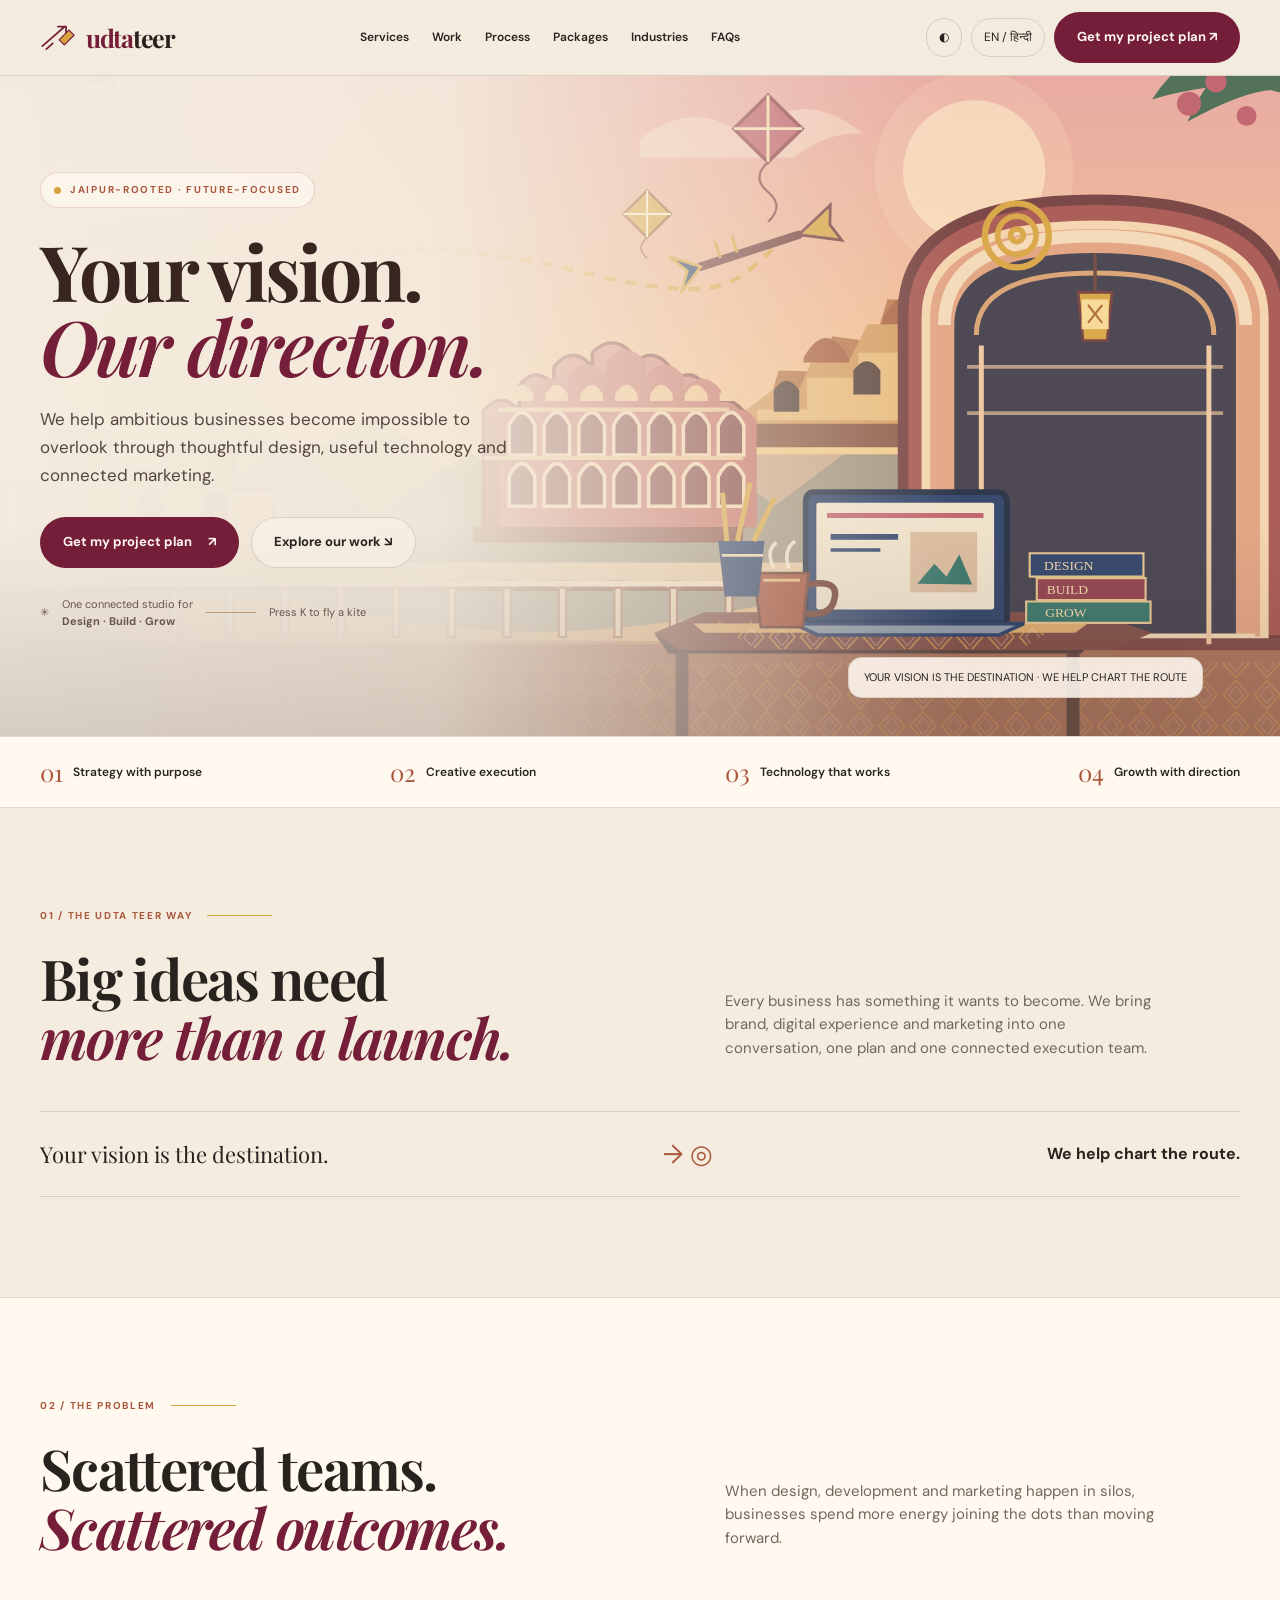
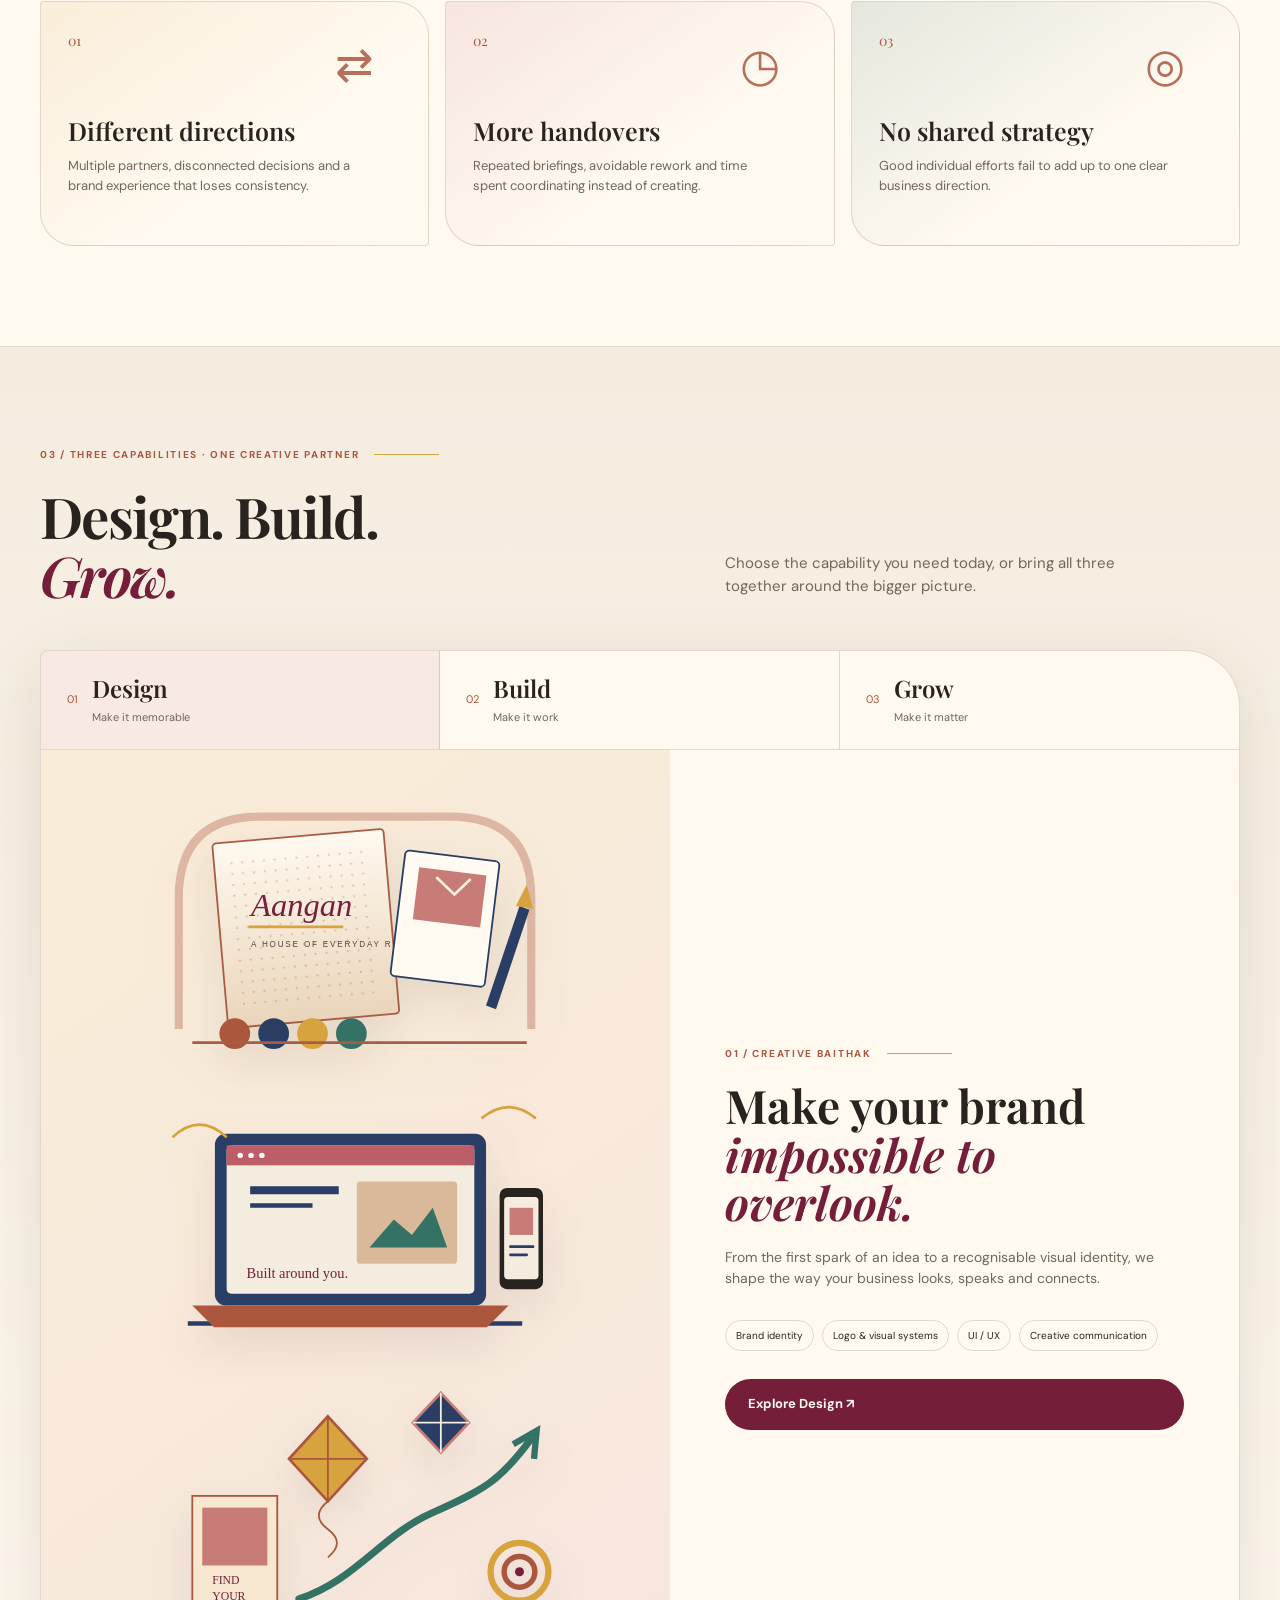
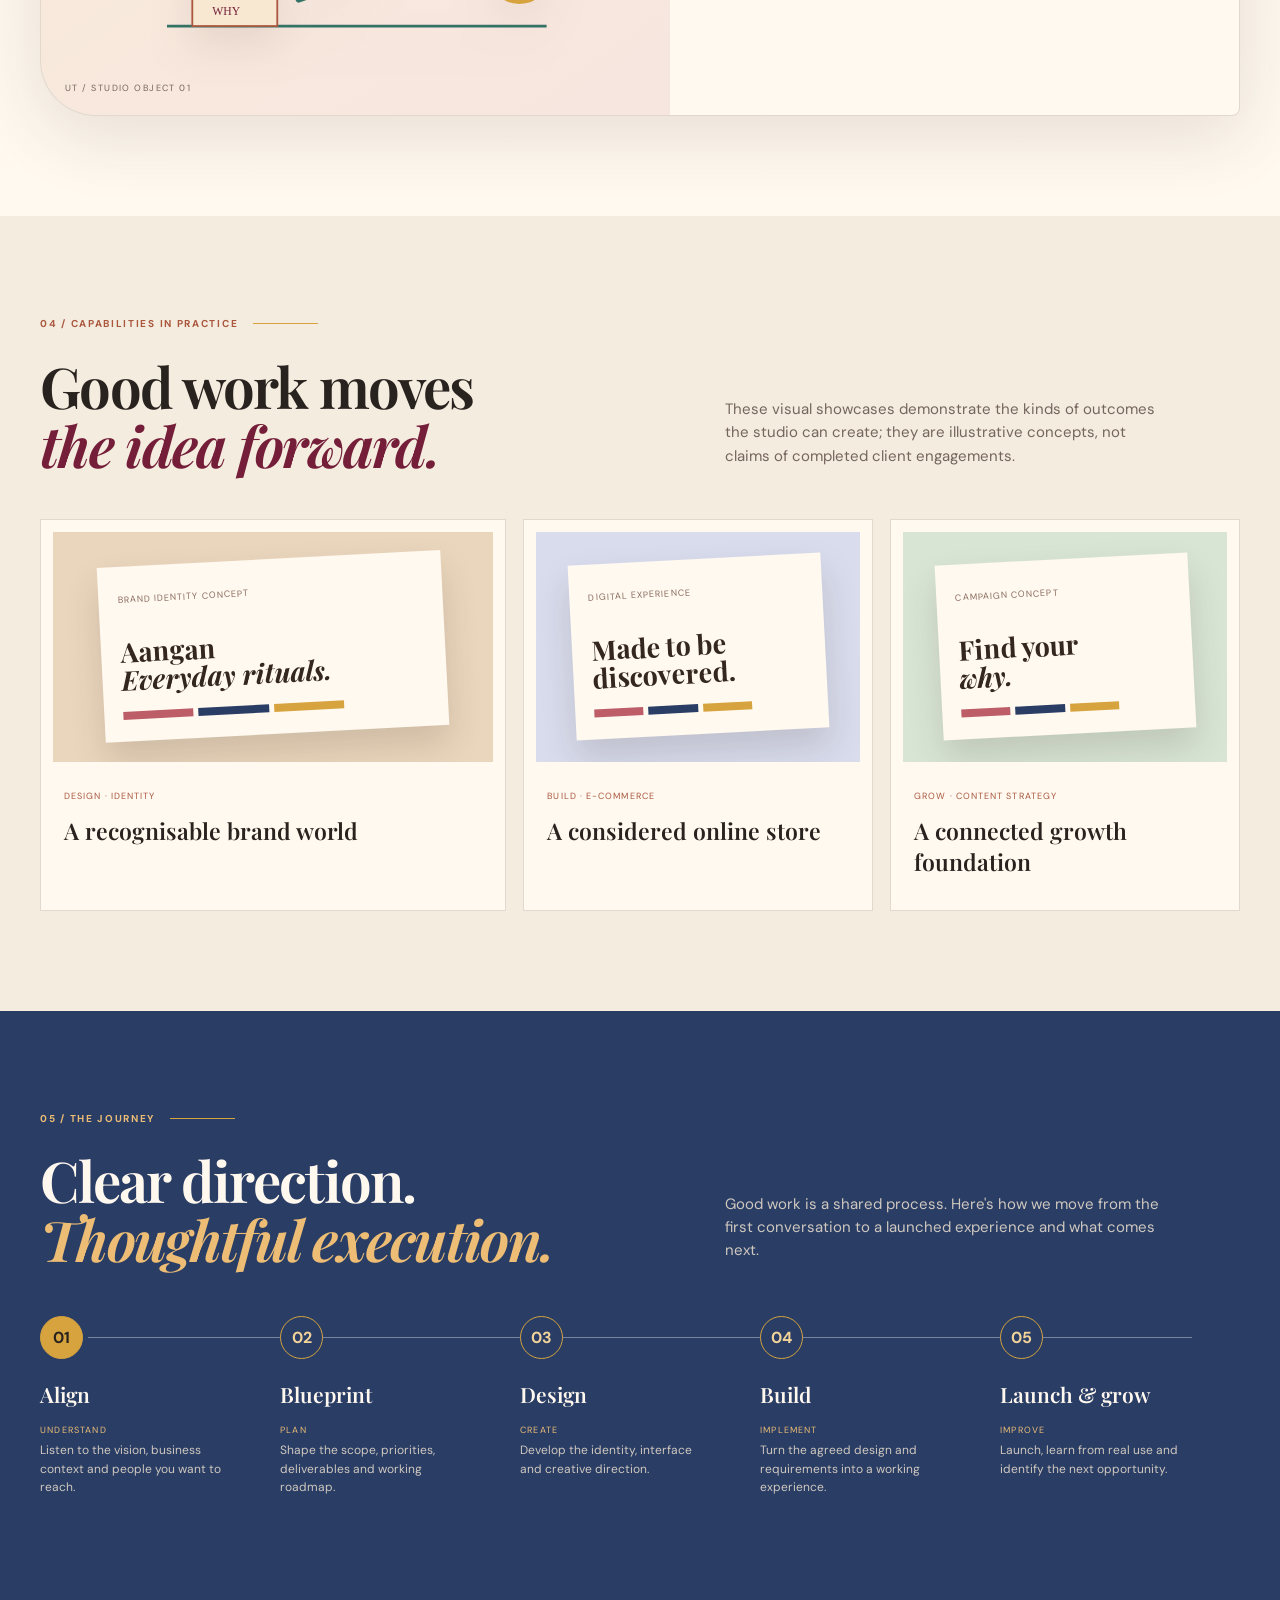
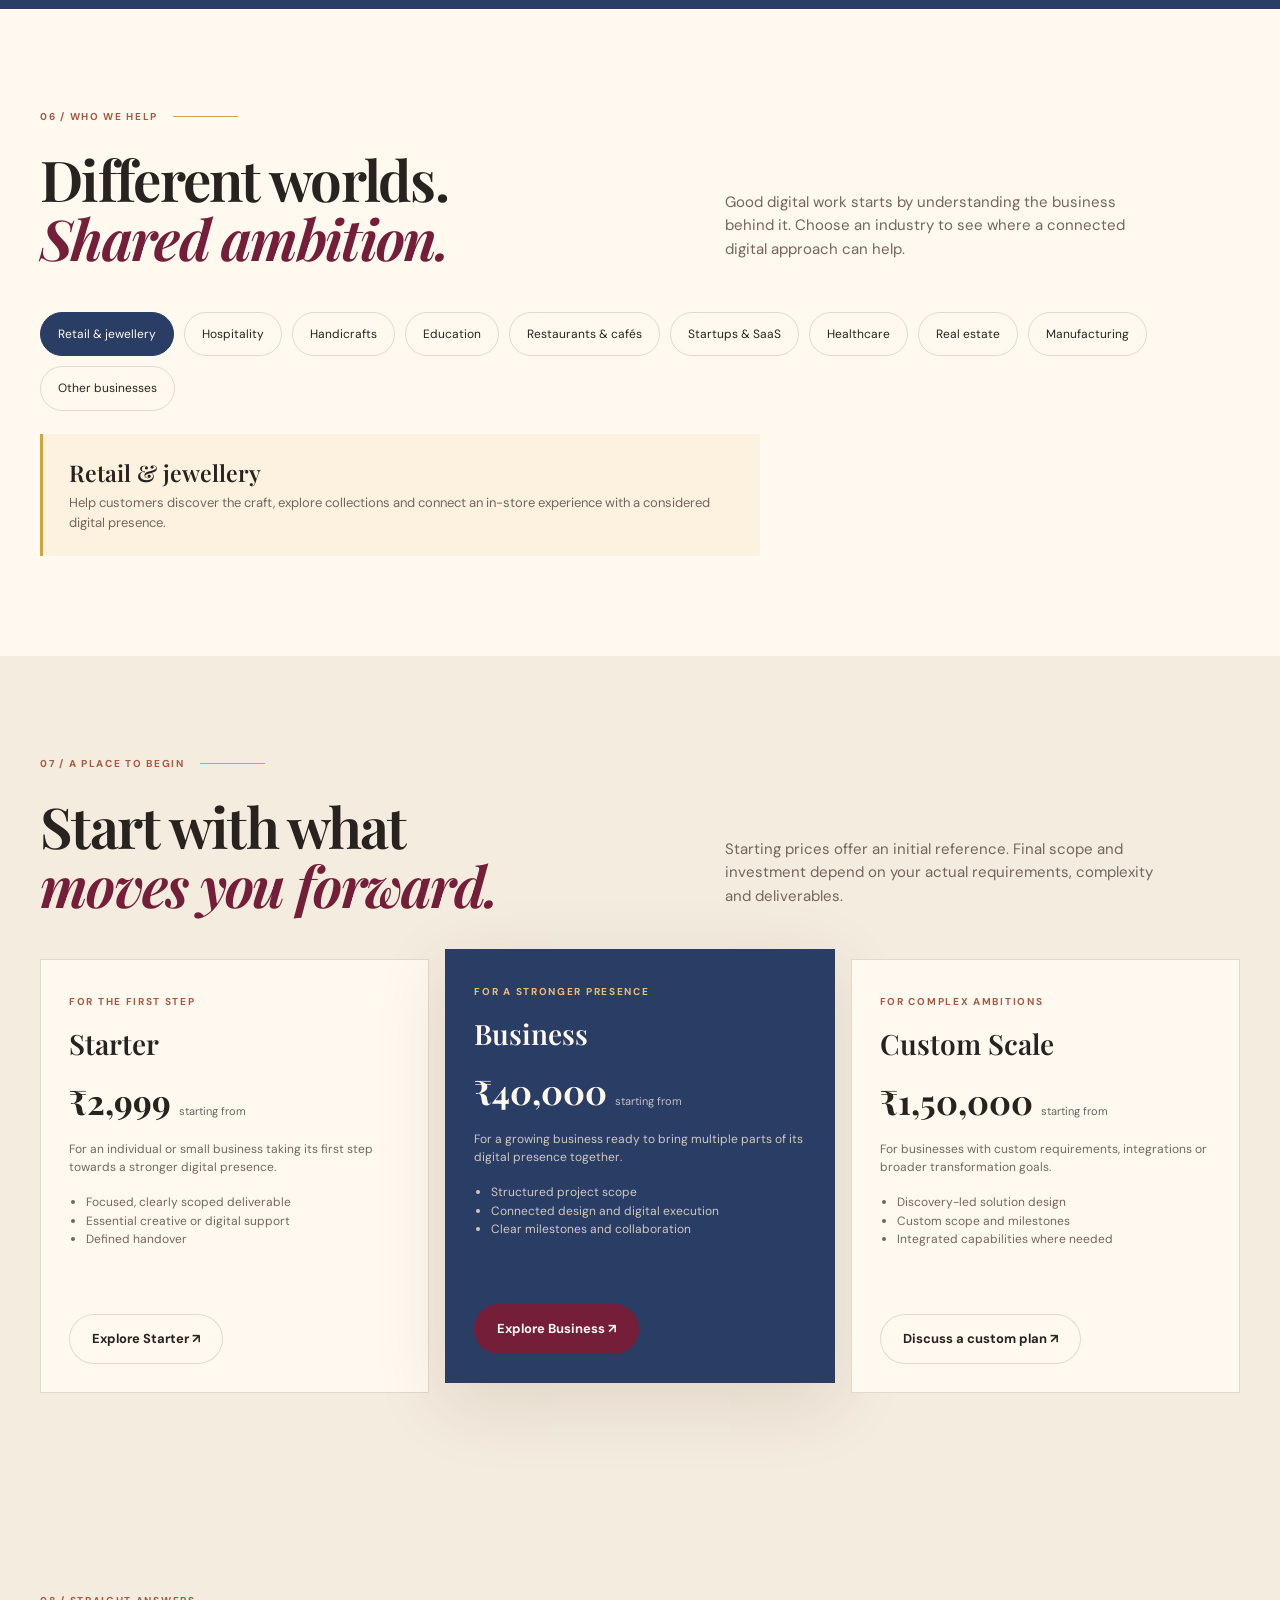
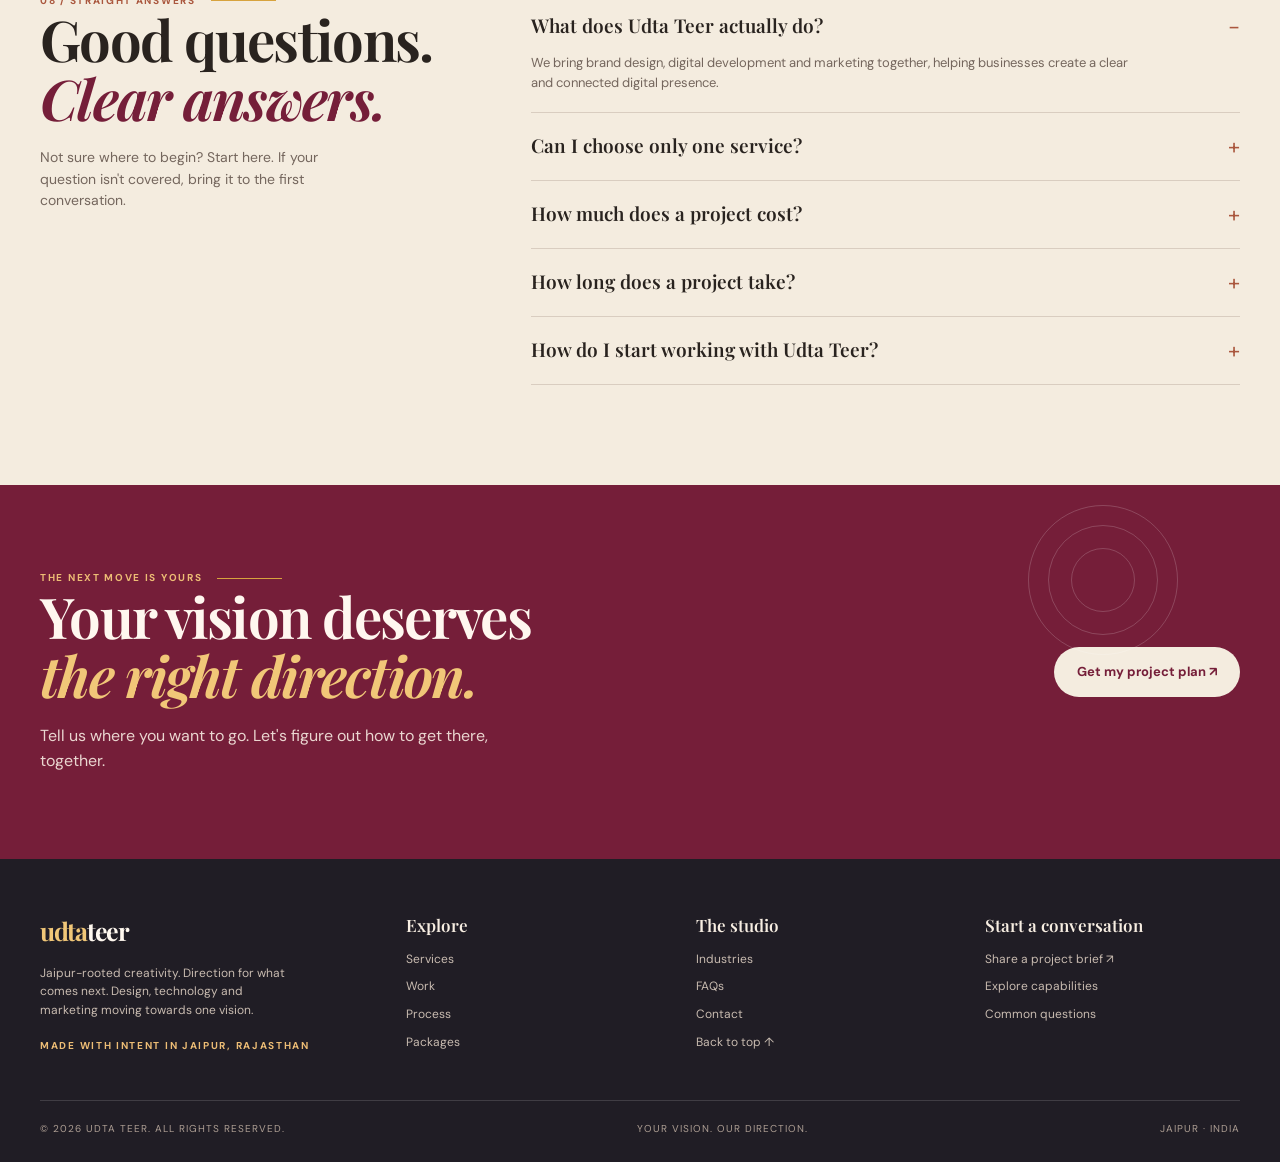
==== commit 2f4bda2e: "fix: connect homepage to original Jaipur hero illustration" ====
--- a/index.html
+++ b/index.html
@@ -16,7 +16,7 @@
 [data-theme=dark]{color-scheme:dark;--paper:#181e2d;--paper2:#222b3d;--ink:#f4ecdf;--muted:#c0b7aa;--line:rgba(244,236,223,.15);--shadow:0 20px 70px rgba(0,0,0,.28)}
 *{box-sizing:border-box}html{scroll-behavior:smooth;scroll-padding-top:90px}body{margin:0;background:var(--paper);color:var(--ink);font-family:var(--sans);line-height:1.55;overflow-x:hidden}button,a,input,textarea,select{font:inherit}button,a{-webkit-tap-highlight-color:transparent}a{color:inherit;text-decoration:none}button{color:inherit}img,svg{max-width:100%}.shell{width:min(1200px,calc(100% - 48px));margin:auto}.eyebrow,.kicker,.micro{font-size:10px;letter-spacing:.17em;font-weight:700;text-transform:uppercase}.serif{font-family:var(--serif)}.button{border:1px solid transparent;border-radius:999px;padding:14px 22px;display:inline-flex;align-items:center;gap:16px;font-weight:700;font-size:13px;cursor:pointer;transition:.25s transform,.25s box-shadow,.25s background}.button:hover{transform:translateY(-3px);box-shadow:0 10px 24px rgba(117,30,57,.18)}.primary{background:var(--maroon);color:#fff8ef}.secondary{border-color:var(--line);background:rgba(255,249,240,.42)}.text-link{font-size:13px;font-weight:700;color:var(--maroon)}[data-theme=dark] .text-link{color:#efb9a9}
 header{height:76px;position:sticky;top:0;z-index:30;background:color-mix(in srgb,var(--paper) 90%,transparent);backdrop-filter:blur(18px);border-bottom:1px solid var(--line)}.nav{height:100%;display:flex;align-items:center;justify-content:space-between;gap:22px}.brand{display:flex;align-items:center;gap:9px;white-space:nowrap}.brand-symbol{width:37px;height:37px}.brand-word{font:700 25px var(--serif);letter-spacing:-1.3px;color:var(--maroon)}.brand-word em{font-style:normal;color:var(--ink)}.navlinks{display:flex;align-items:center;gap:23px;font-size:12px;font-weight:600}.navlinks a{padding:8px 0;position:relative}.navlinks a:after{content:"";height:1px;background:var(--rose);position:absolute;left:0;right:100%;bottom:1px;transition:.2s}.navlinks a:hover:after{right:0}.navactions{display:flex;align-items:center;gap:9px}.iconbtn,.lang,.menu-toggle{border:1px solid var(--line);background:transparent;border-radius:50px;padding:9px 12px;cursor:pointer;font-size:12px}.menu-toggle{display:none}.mobile-menu{display:none}
-.hero{min-height:660px;position:relative;isolation:isolate;display:flex;align-items:center;overflow:hidden;background:linear-gradient(90deg,rgba(244,236,223,.99) 0%,rgba(244,236,223,.92) 34%,rgba(244,236,223,.08) 75%),url("assets/jaipur-creative-hero.webp") center/cover no-repeat}.hero:before{content:"";position:absolute;inset:0;z-index:-1;background:linear-gradient(0deg,rgba(54,36,32,.15),transparent 32%)}.hero-copy{max-width:545px;padding:80px 0 90px}.hero .eyebrow{display:inline-flex;gap:9px;align-items:center;color:var(--terra);background:rgba(255,249,240,.74);border:1px solid rgba(170,87,62,.22);padding:9px 13px;border-radius:50px}.dot{width:7px;height:7px;border-radius:50%;background:var(--gold)}h1,h2,h3,p{margin-top:0}h1{font:700 clamp(48px,6vw,82px)/.98 var(--serif);letter-spacing:-2.8px;margin:25px 0 22px;color:#38251f}h1 em{color:var(--maroon);font-weight:600}.hero-copy>p{font-size:17px;max-width:470px;color:#52463f;line-height:1.65}.hero-actions{display:flex;gap:12px;flex-wrap:wrap;margin:28px 0}.hero-note{display:flex;align-items:center;gap:13px;color:#65564d;font-size:11px}.note-line{width:50px;height:1px;background:#bd9676}.hero-art-note{position:absolute;right:6%;bottom:38px;background:rgba(255,249,240,.87);border:1px solid rgba(83,55,39,.15);border-radius:14px;padding:11px 15px;font-size:11px;box-shadow:var(--shadow)}
+.hero{min-height:660px;position:relative;isolation:isolate;display:flex;align-items:center;overflow:hidden;background:linear-gradient(90deg,rgba(244,236,223,.99) 0%,rgba(244,236,223,.92) 34%,rgba(244,236,223,.08) 75%),url("assets/jaipur-creative-hero.svg") center/cover no-repeat}.hero:before{content:"";position:absolute;inset:0;z-index:-1;background:linear-gradient(0deg,rgba(54,36,32,.15),transparent 32%)}.hero-copy{max-width:545px;padding:80px 0 90px}.hero .eyebrow{display:inline-flex;gap:9px;align-items:center;color:var(--terra);background:rgba(255,249,240,.74);border:1px solid rgba(170,87,62,.22);padding:9px 13px;border-radius:50px}.dot{width:7px;height:7px;border-radius:50%;background:var(--gold)}h1,h2,h3,p{margin-top:0}h1{font:700 clamp(48px,6vw,82px)/.98 var(--serif);letter-spacing:-2.8px;margin:25px 0 22px;color:#38251f}h1 em{color:var(--maroon);font-weight:600}.hero-copy>p{font-size:17px;max-width:470px;color:#52463f;line-height:1.65}.hero-actions{display:flex;gap:12px;flex-wrap:wrap;margin:28px 0}.hero-note{display:flex;align-items:center;gap:13px;color:#65564d;font-size:11px}.note-line{width:50px;height:1px;background:#bd9676}.hero-art-note{position:absolute;right:6%;bottom:38px;background:rgba(255,249,240,.87);border:1px solid rgba(83,55,39,.15);border-radius:14px;padding:11px 15px;font-size:11px;box-shadow:var(--shadow)}
 .trust{background:var(--paper2);border-block:1px solid var(--line);padding:19px 0}.trust-inner{display:flex;justify-content:space-between;gap:20px;flex-wrap:wrap}.trust-item{display:flex;gap:10px;align-items:center;font-size:12px;font-weight:600}.trust-item b{color:var(--terra);font:24px var(--serif)}
 section{position:relative}.section{padding:100px 0}.kicker{color:var(--terra);display:flex;align-items:center;gap:15px}.kicker:after{content:"";height:1px;width:65px;background:var(--gold)}.split-heading{display:grid;grid-template-columns:1.1fr .9fr;gap:55px;align-items:end;margin:24px 0 45px}h2{font:650 clamp(36px,4.4vw,58px)/1.05 var(--serif);letter-spacing:-1.7px;margin:0}h2 em{font-style:italic;color:var(--maroon)}[data-theme=dark] h2 em{color:#e99c91}.split-heading p{max-width:440px;color:var(--muted);margin:0 0 6px;font-size:15px}
 .problem{background:var(--paper2);border-block:1px solid var(--line)}.problem-grid{display:grid;grid-template-columns:repeat(3,1fr);gap:16px}.problem-card{min-height:245px;border:1px solid var(--line);border-radius:4px 34px 4px 34px;padding:27px;background:linear-gradient(145deg,rgba(215,163,62,.12),transparent 60%);position:relative;overflow:hidden}.problem-card:nth-child(2){background:linear-gradient(145deg,rgba(189,93,104,.12),transparent 60%)}.problem-card:nth-child(3){background:linear-gradient(145deg,rgba(52,114,102,.13),transparent 60%)}.problem-number{font:14px var(--serif);color:var(--terra)}.problem-card h3{font:600 25px var(--serif);margin:60px 0 9px}.problem-card p{color:var(--muted);font-size:13px;max-width:290px}.mini-art{position:absolute;right:24px;top:20px;width:100px;height:80px;display:grid;place-items:center;color:var(--terra);font:46px var(--serif);opacity:.85}
@@ -30,7 +30,7 @@
 footer{background:#201d25;color:#f7eee2;padding:55px 0 25px}.footer-grid{display:grid;grid-template-columns:1.3fr 1fr 1fr 1fr;gap:35px}.footer-grid p{font-size:12px;color:#c8bbb0;max-width:260px;margin-top:17px}.footer-col strong{font:600 17px var(--serif);display:block;margin-bottom:14px}.footer-col a{display:block;color:#c8bbb0;font-size:12px;margin:9px 0}.footer-bottom{border-top:1px solid rgba(255,255,255,.14);margin-top:40px;padding-top:20px;display:flex;justify-content:space-between;gap:20px;color:#ad9e93;font-size:10px;letter-spacing:.1em}
 .dialog{position:fixed;inset:0;display:none;place-items:center;padding:20px;background:rgba(18,18,24,.65);z-index:80}.dialog.open{display:grid}.dialog-card{width:min(640px,100%);max-height:90vh;overflow:auto;background:var(--paper2);padding:30px;border-radius:8px 35px 8px 35px;box-shadow:var(--shadow)}.dialog-top{display:flex;justify-content:space-between;align-items:center}.close{border:0;background:transparent;font-size:28px;cursor:pointer}.dialog-card h2{margin:18px 0}.dialog-card p{font-size:13px;color:var(--muted)}.form-grid{display:grid;grid-template-columns:1fr 1fr;gap:13px}.field{display:grid;gap:6px;margin:12px 0}.field.full{grid-column:1/-1}.field label{font-size:10px;font-weight:700;letter-spacing:.1em}.field input,.field select,.field textarea{width:100%;border:1px solid var(--line);background:var(--paper);color:var(--ink);border-radius:4px;padding:12px}.field textarea{resize:vertical}.form-help{font-size:11px;color:var(--muted)}
 @media(max-width:1050px){.navlinks{gap:13px}.navlinks a{font-size:11px}.hero{background-position:55% center}.work-grid{grid-template-columns:1fr 1fr}.work-card:first-child{grid-column:span 2}.faq-grid{gap:35px}}
-@media(max-width:800px){header{height:68px}.navlinks{display:none}.navactions .header-plan{display:none}.menu-toggle{display:inline-flex}.mobile-menu{position:absolute;top:68px;left:0;right:0;padding:16px 24px 24px;background:var(--paper2);border-bottom:1px solid var(--line);box-shadow:var(--shadow)}.mobile-menu.open{display:grid}.mobile-menu a{padding:14px 0;border-bottom:1px solid var(--line);font-size:14px}.hero{min-height:650px;background-position:62% center;background-image:linear-gradient(90deg,rgba(244,236,223,.98),rgba(244,236,223,.84) 55%,rgba(244,236,223,.25)),url("assets/jaipur-creative-hero.webp")}.hero-copy{padding:70px 0 110px}.hero-art-note{right:24px;bottom:24px}.split-heading{grid-template-columns:1fr;gap:20px}.problem-grid{grid-template-columns:1fr}.problem-card{min-height:195px}.problem-card h3{margin-top:43px}.service-content{grid-template-columns:1fr}.service-visual{min-height:300px}.service-copy{padding:35px}.journey{grid-template-columns:1fr;gap:24px}.journey:before{left:21px;top:20px;bottom:20px;width:1px;height:auto;right:auto}.step{padding-left:65px;min-height:90px}.step button{position:absolute;left:0;top:0}.step h3{margin:0 0 6px}.step p{max-width:none}.package-grid{grid-template-columns:1fr}.package.featured{transform:none}.faq-grid{grid-template-columns:1fr}.cta-inner{display:block}.cta .button{margin-top:27px}.footer-grid{grid-template-columns:1fr 1fr}.footer-grid>div:first-child{grid-column:span 2}}
+@media(max-width:800px){header{height:68px}.navlinks{display:none}.navactions .header-plan{display:none}.menu-toggle{display:inline-flex}.mobile-menu{position:absolute;top:68px;left:0;right:0;padding:16px 24px 24px;background:var(--paper2);border-bottom:1px solid var(--line);box-shadow:var(--shadow)}.mobile-menu.open{display:grid}.mobile-menu a{padding:14px 0;border-bottom:1px solid var(--line);font-size:14px}.hero{min-height:650px;background-position:62% center;background-image:linear-gradient(90deg,rgba(244,236,223,.98),rgba(244,236,223,.84) 55%,rgba(244,236,223,.25)),url("assets/jaipur-creative-hero.svg")}.hero-copy{padding:70px 0 110px}.hero-art-note{right:24px;bottom:24px}.split-heading{grid-template-columns:1fr;gap:20px}.problem-grid{grid-template-columns:1fr}.problem-card{min-height:195px}.problem-card h3{margin-top:43px}.service-content{grid-template-columns:1fr}.service-visual{min-height:300px}.service-copy{padding:35px}.journey{grid-template-columns:1fr;gap:24px}.journey:before{left:21px;top:20px;bottom:20px;width:1px;height:auto;right:auto}.step{padding-left:65px;min-height:90px}.step button{position:absolute;left:0;top:0}.step h3{margin:0 0 6px}.step p{max-width:none}.package-grid{grid-template-columns:1fr}.package.featured{transform:none}.faq-grid{grid-template-columns:1fr}.cta-inner{display:block}.cta .button{margin-top:27px}.footer-grid{grid-template-columns:1fr 1fr}.footer-grid>div:first-child{grid-column:span 2}}
 @media(max-width:520px){.shell{width:min(100% - 32px,1200px)}.brand-word{font-size:22px}.navactions{gap:5px}.navactions .lang{display:none}.hero{min-height:610px;background-position:66% center}.hero-copy{padding:58px 0 125px}.hero .eyebrow{font-size:8px}h1{font-size:49px;letter-spacing:-2px}.hero-copy>p{font-size:14px;max-width:330px}.hero-art-note{font-size:9px;right:15px;bottom:15px}.trust-inner{display:grid;grid-template-columns:1fr 1fr}.trust-item{font-size:10px}.section{padding:72px 0}.split-heading{margin-bottom:30px}h2{font-size:39px}.service-tabs{grid-template-columns:1fr}.service-tab{border-right:0;border-bottom:1px solid var(--line);padding:14px 18px}.service-tab strong{font-size:20px}.service-visual{min-height:250px;padding:18px}.service-copy{padding:29px 24px}.work-grid{grid-template-columns:1fr}.work-card:first-child{grid-column:auto}.work-visual{height:210px}.footer-grid{grid-template-columns:1fr 1fr;gap:24px}.footer-bottom{display:grid}.form-grid{grid-template-columns:1fr}.field.full{grid-column:auto}.dialog-card{padding:22px}.cta{padding:68px 0}}
 @media(prefers-reduced-motion:reduce){*,*:before,*:after{scroll-behavior:auto!important;transition-duration:.01ms!important;animation-duration:.01ms!important;animation-iteration-count:1!important}}
 </style>
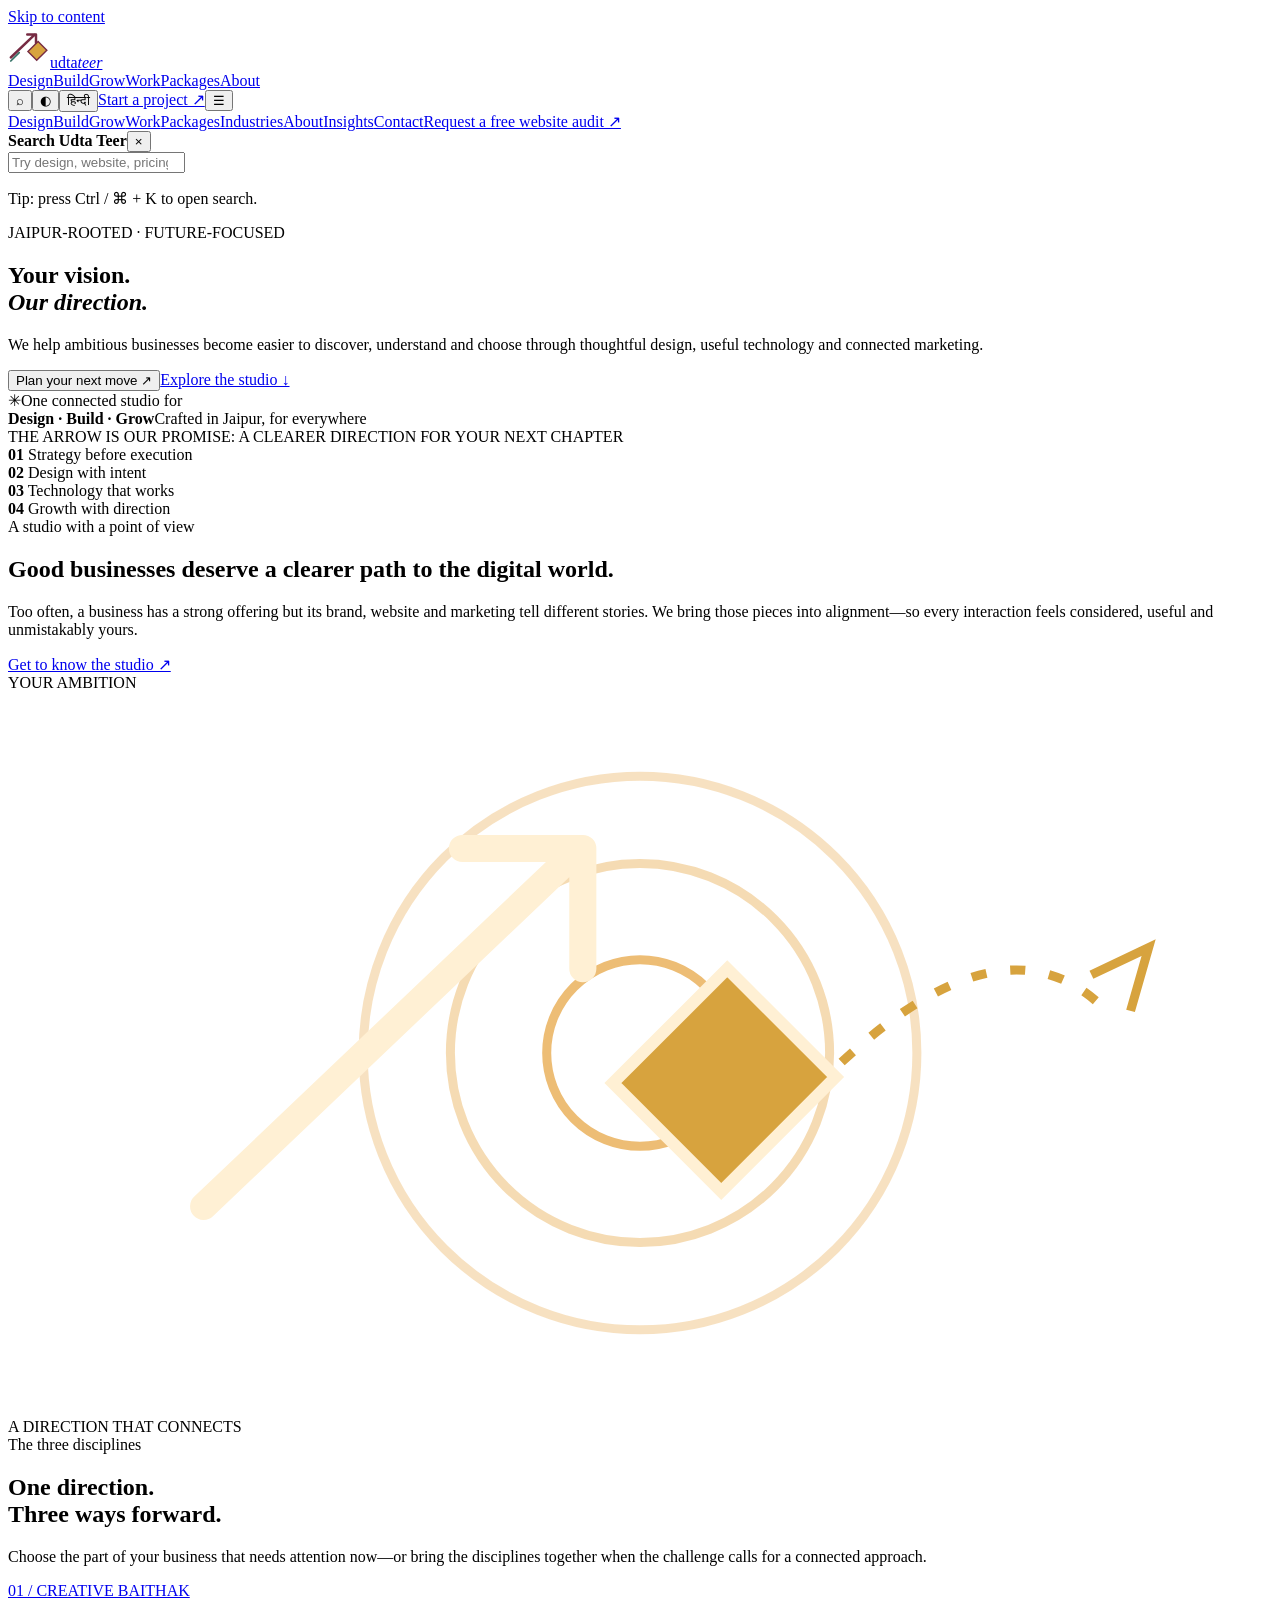
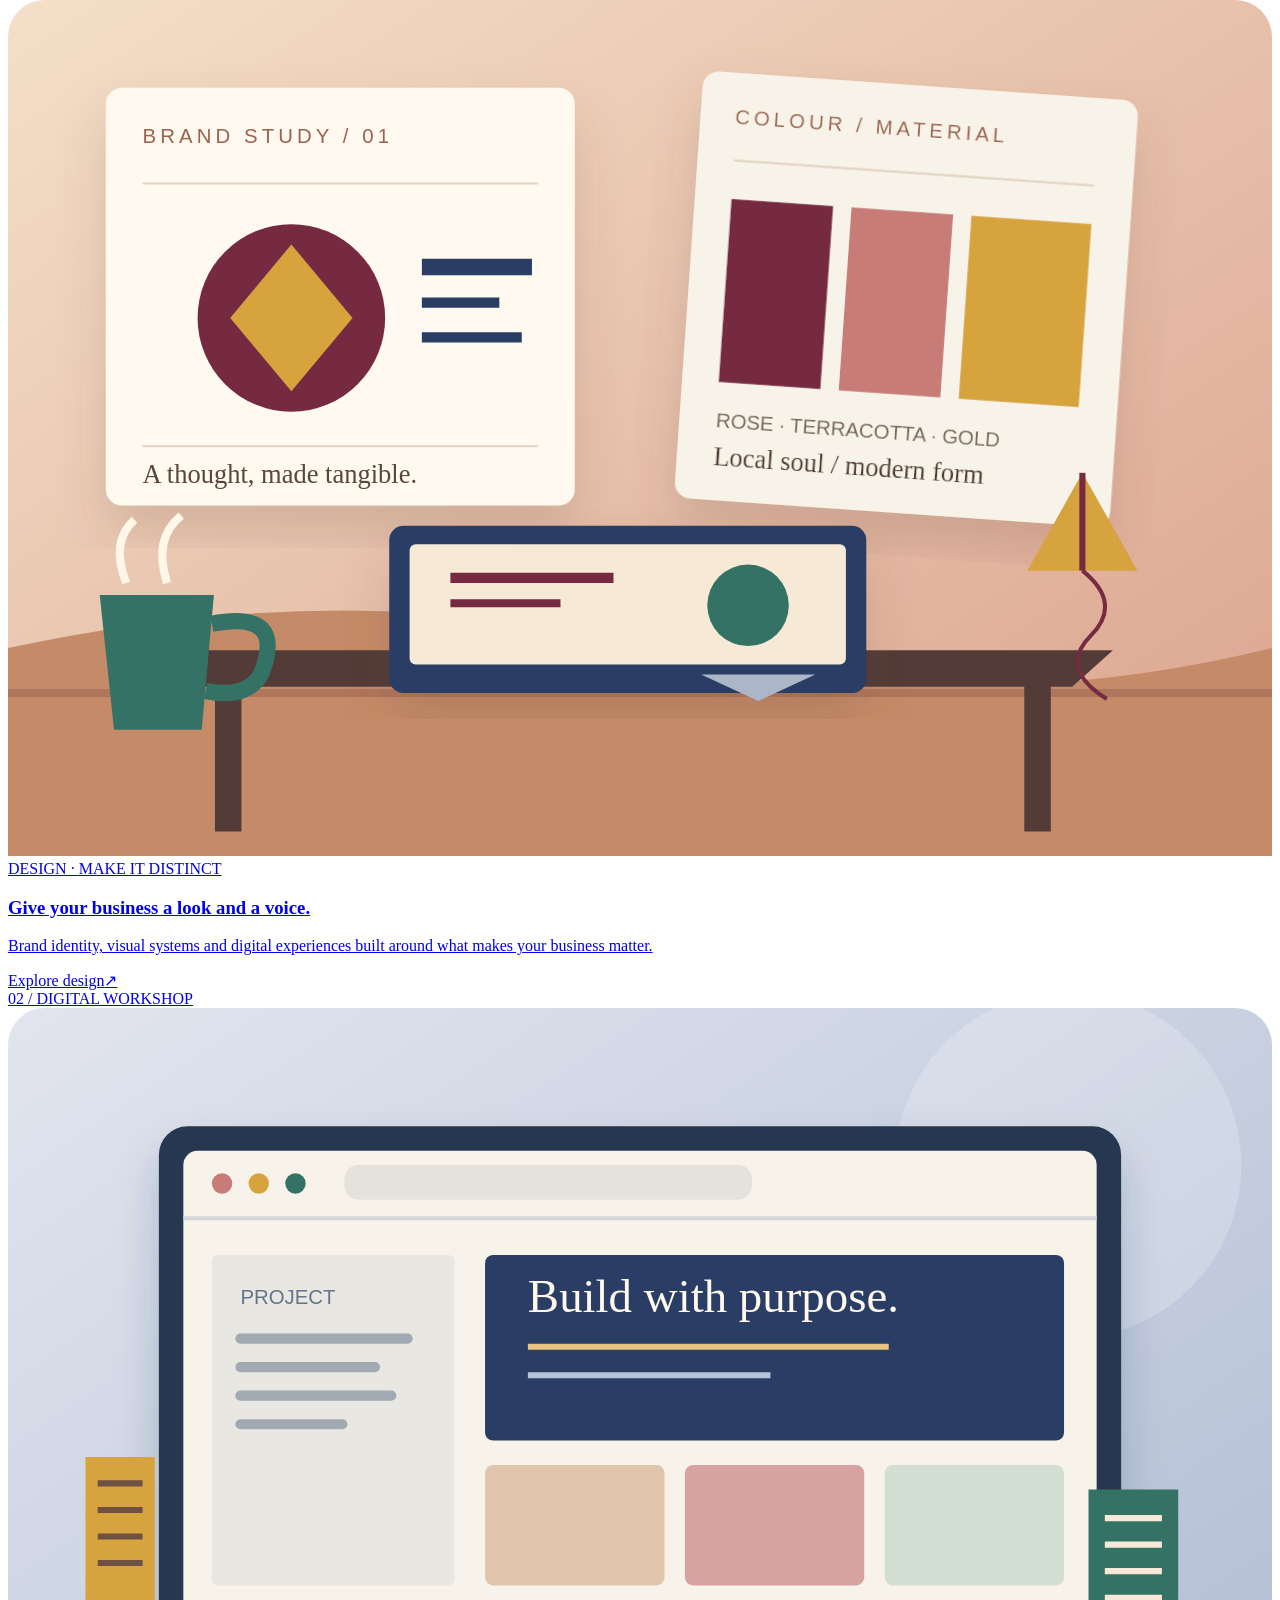
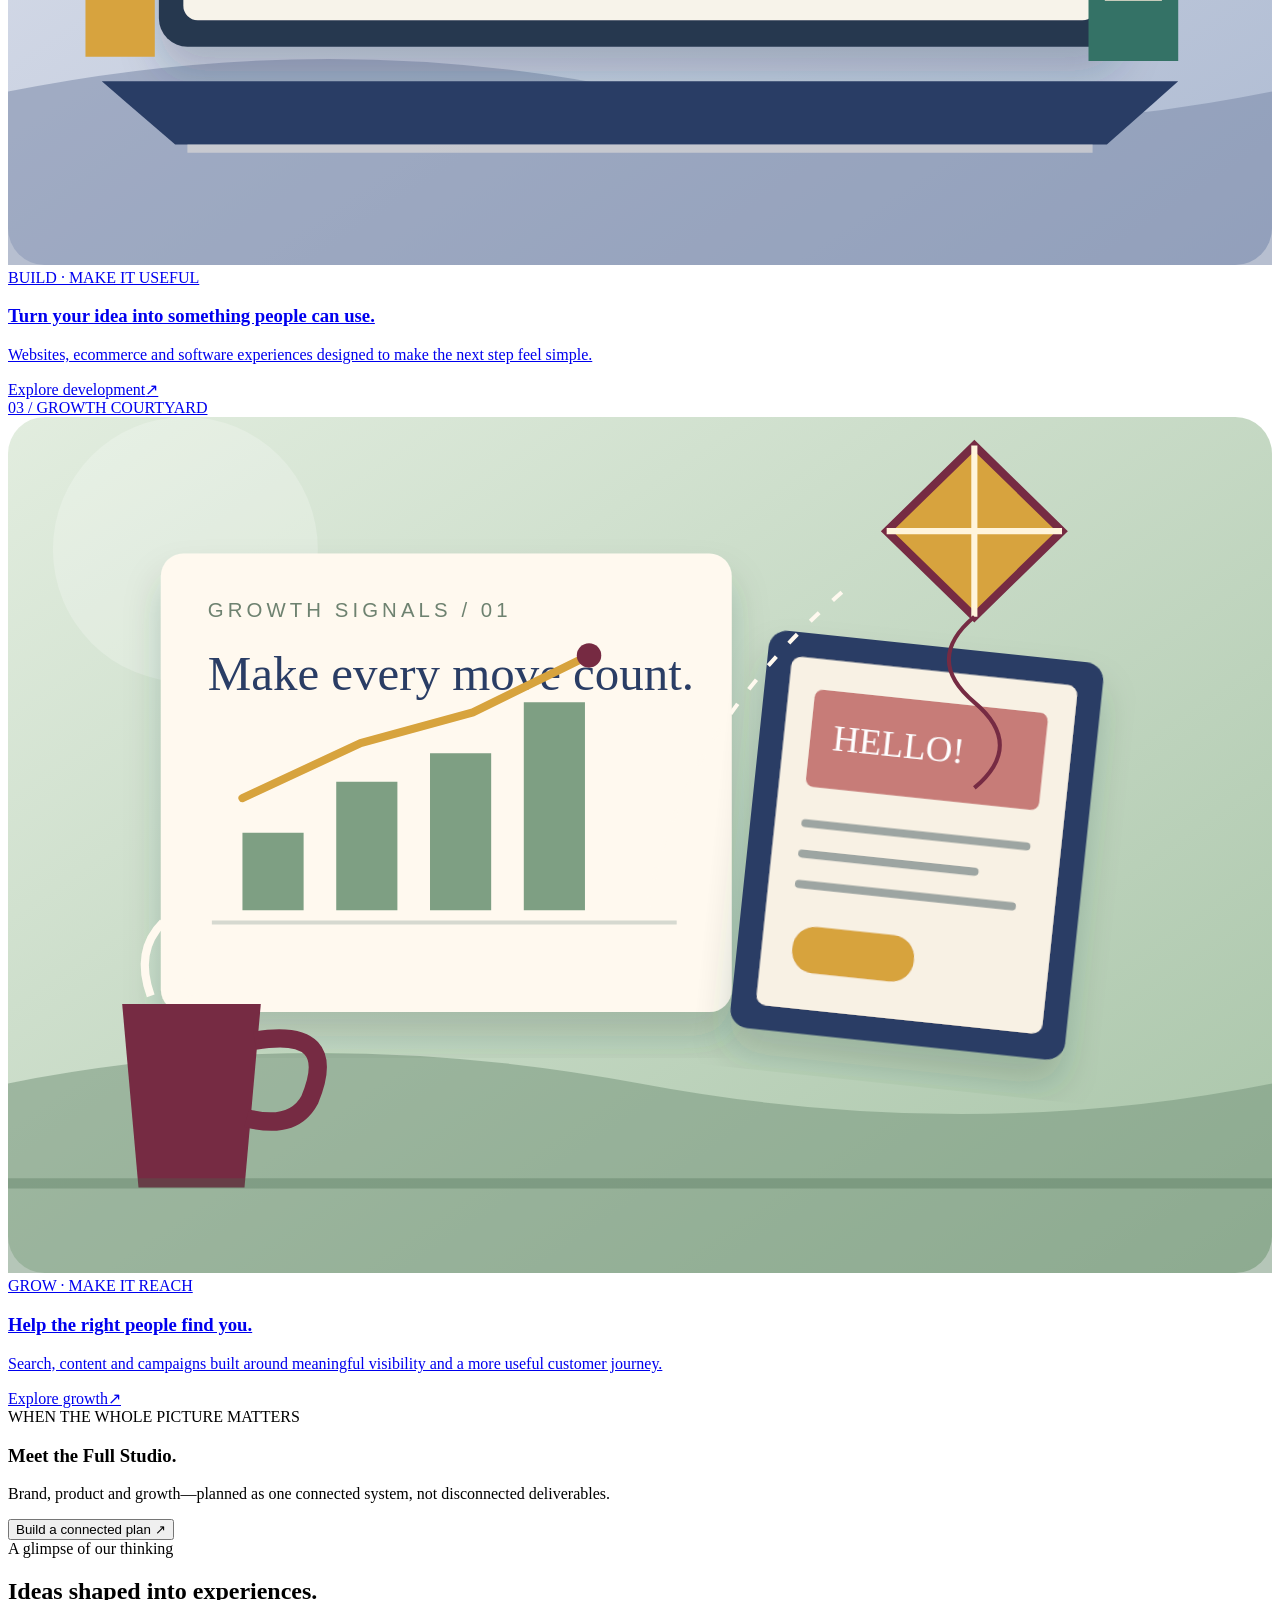
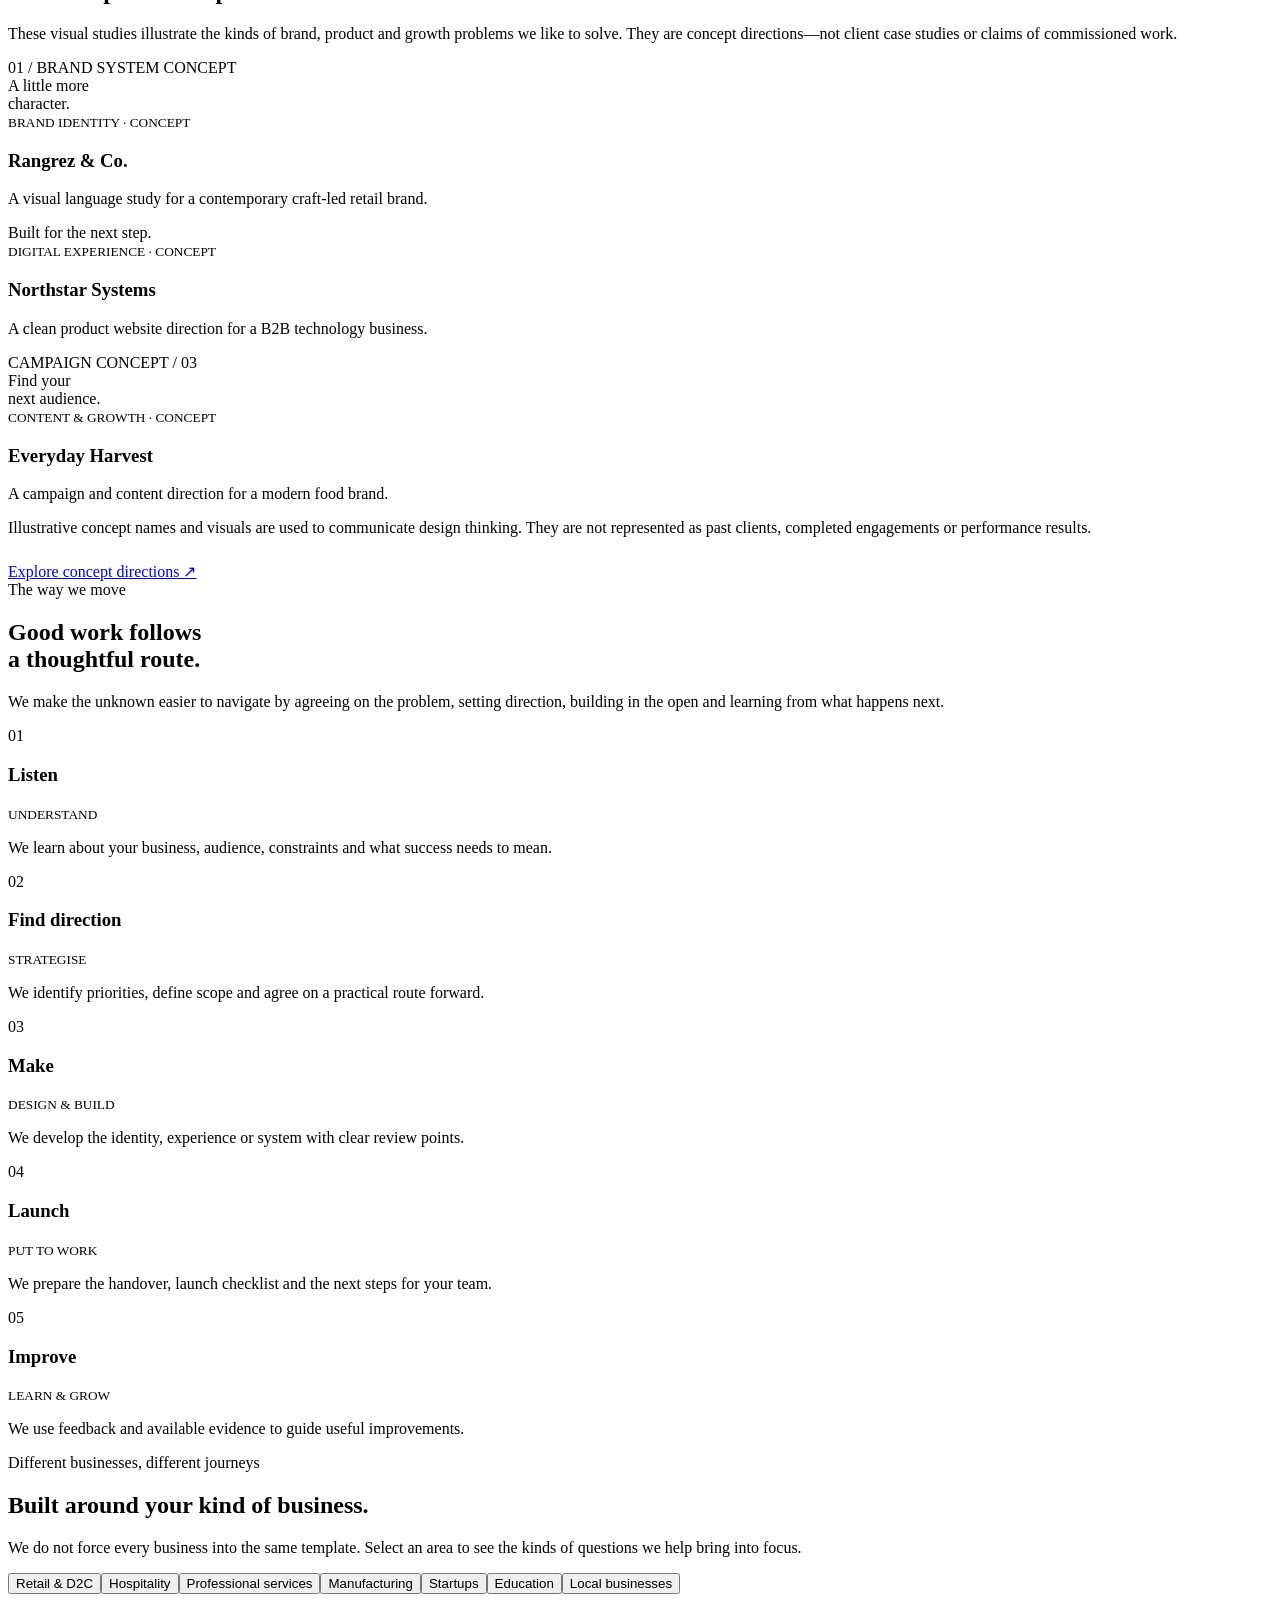
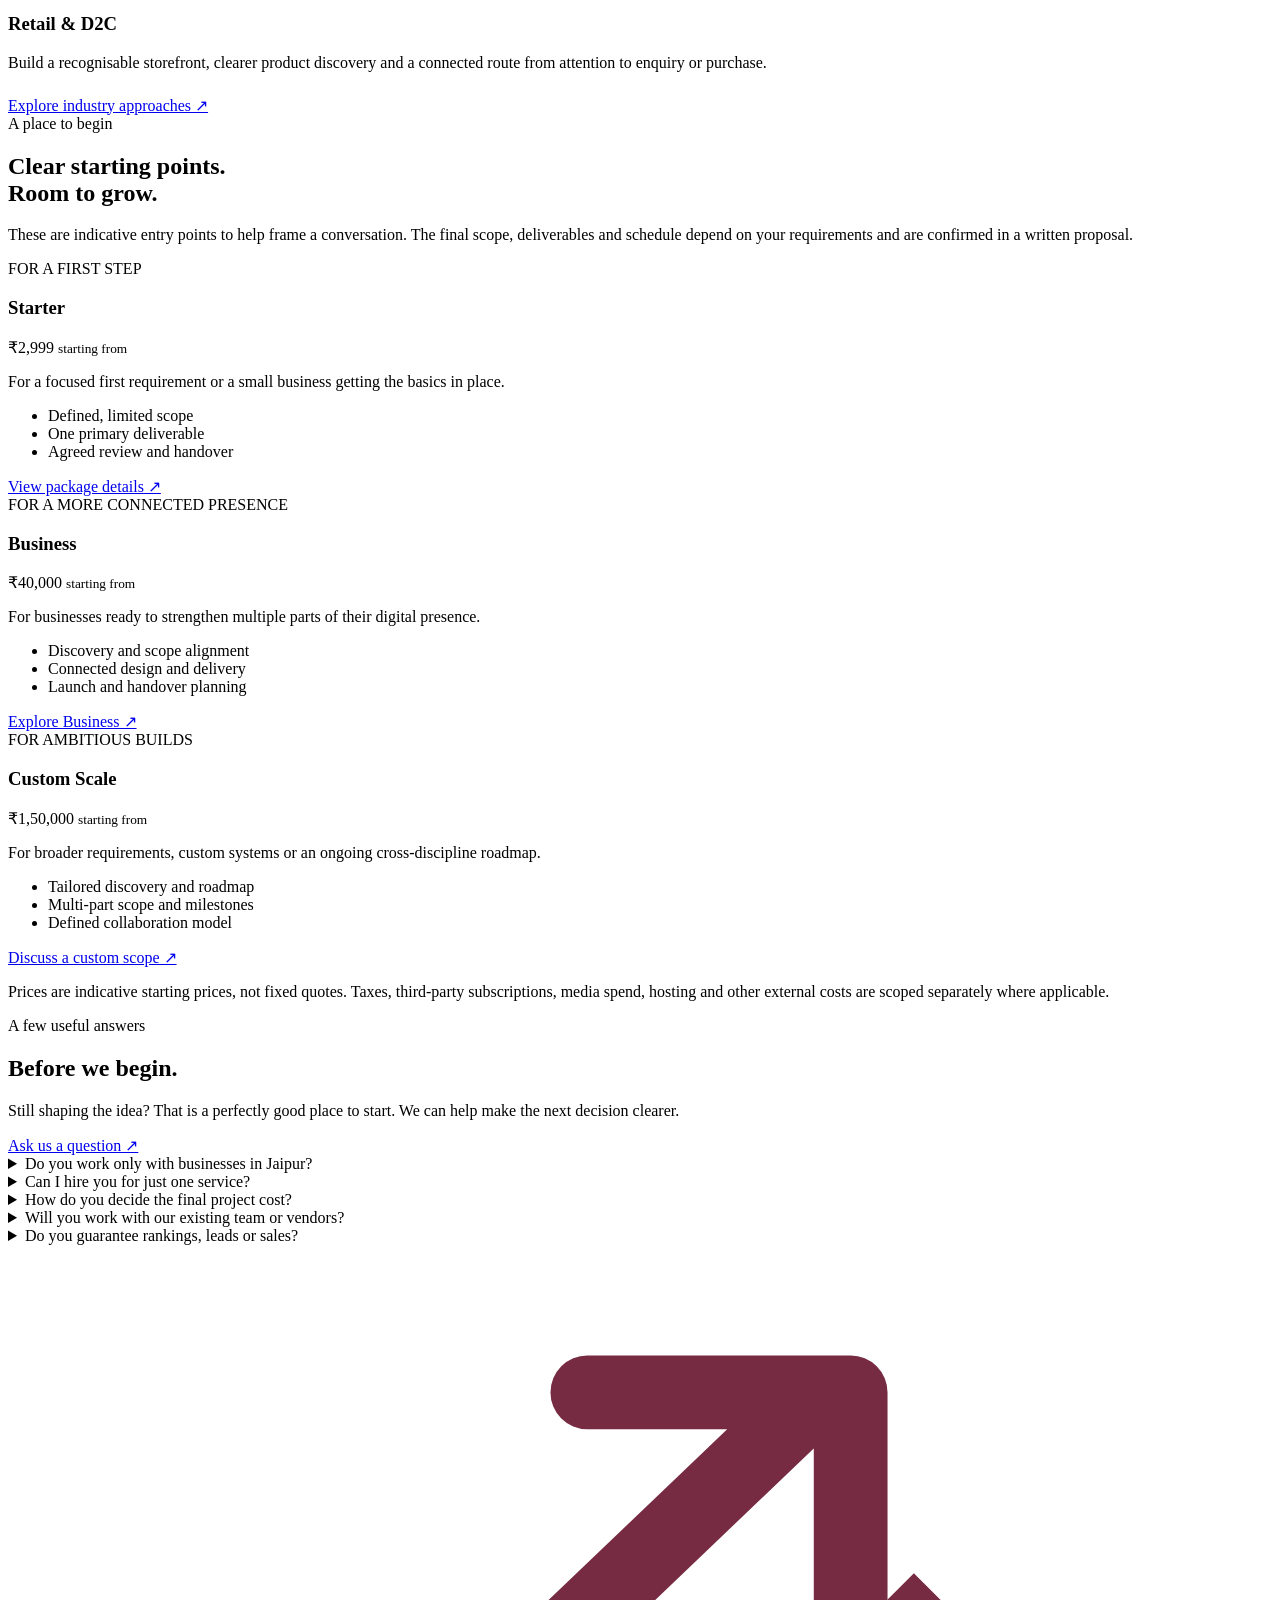
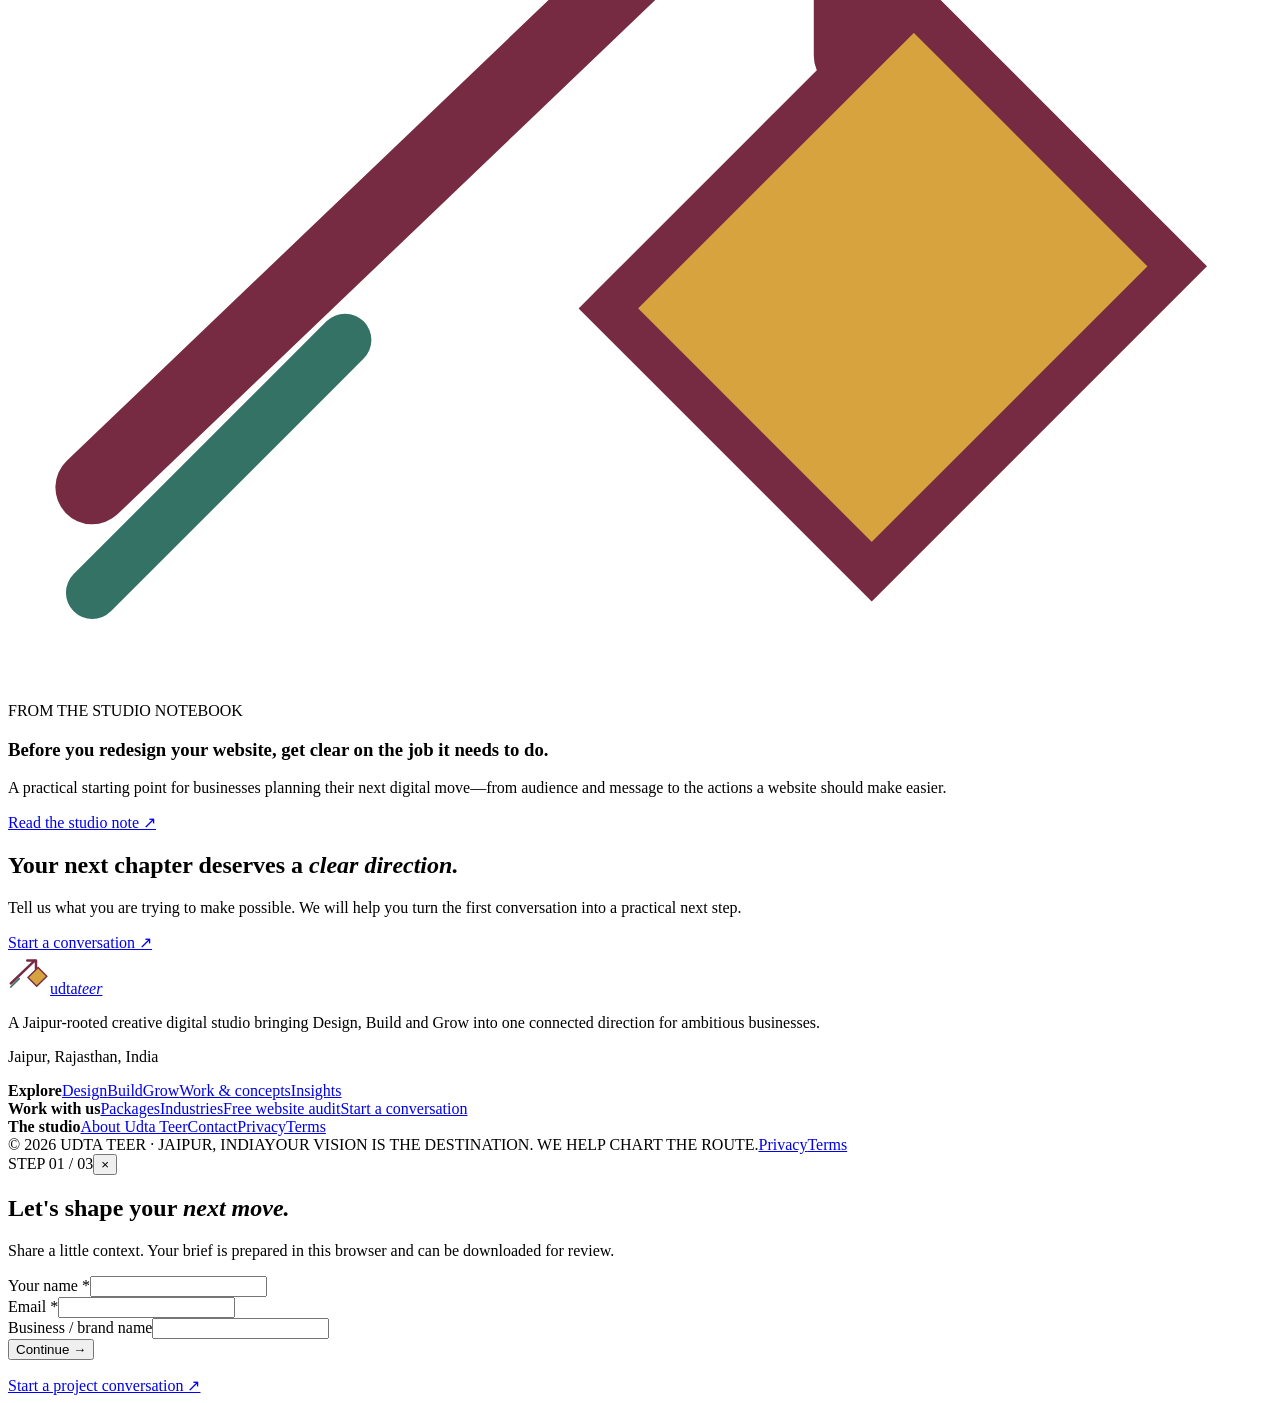
==== commit e6cae28d: "Redesign Udta Teer: update index.html" ====
--- a/index.html
+++ b/index.html
@@ -1,83 +1,30 @@
-<!doctype html>
-<html lang="en">
-<head>
-<meta charset="utf-8">
-<meta name="viewport" content="width=device-width, initial-scale=1">
-<meta name="theme-color" content="#f4ecdf">
-<meta name="description" content="Udta Teer is a Jaipur-rooted creative digital transformation studio bringing Design, Build and Grow together for ambitious businesses.">
-<meta property="og:title" content="Udta Teer — Your vision. Our direction.">
-<meta property="og:description" content="Design, technology and marketing, moving in one direction.">
-<title>Udta Teer — Your vision. Our direction.</title>
-<link rel="preconnect" href="https://fonts.googleapis.com">
-<link rel="preconnect" href="https://fonts.gstatic.com" crossorigin>
-<link href="https://fonts.googleapis.com/css2?family=DM+Sans:wght@400;500;600;700&family=Playfair+Display:wght@500;600;700;800&family=Noto+Sans+Devanagari:wght@400;500;600;700&display=swap" rel="stylesheet">
-<style>
-:root{color-scheme:light;--paper:#f4ecdf;--paper2:#fff9f0;--ink:#29231f;--muted:#74665d;--rose:#bd5d68;--maroon:#751e39;--terra:#aa573e;--gold:#d7a33e;--indigo:#293d65;--green:#347266;--line:rgba(83,55,39,.17);--shadow:0 20px 70px rgba(77,43,28,.12);--serif:"Playfair Display",Georgia,serif;--sans:"DM Sans",Arial,sans-serif}
-[data-theme=dark]{color-scheme:dark;--paper:#181e2d;--paper2:#222b3d;--ink:#f4ecdf;--muted:#c0b7aa;--line:rgba(244,236,223,.15);--shadow:0 20px 70px rgba(0,0,0,.28)}
-*{box-sizing:border-box}html{scroll-behavior:smooth;scroll-padding-top:90px}body{margin:0;background:var(--paper);color:var(--ink);font-family:var(--sans);line-height:1.55;overflow-x:hidden}button,a,input,textarea,select{font:inherit}button,a{-webkit-tap-highlight-color:transparent}a{color:inherit;text-decoration:none}button{color:inherit}img,svg{max-width:100%}.shell{width:min(1200px,calc(100% - 48px));margin:auto}.eyebrow,.kicker,.micro{font-size:10px;letter-spacing:.17em;font-weight:700;text-transform:uppercase}.serif{font-family:var(--serif)}.button{border:1px solid transparent;border-radius:999px;padding:14px 22px;display:inline-flex;align-items:center;gap:16px;font-weight:700;font-size:13px;cursor:pointer;transition:.25s transform,.25s box-shadow,.25s background}.button:hover{transform:translateY(-3px);box-shadow:0 10px 24px rgba(117,30,57,.18)}.primary{background:var(--maroon);color:#fff8ef}.secondary{border-color:var(--line);background:rgba(255,249,240,.42)}.text-link{font-size:13px;font-weight:700;color:var(--maroon)}[data-theme=dark] .text-link{color:#efb9a9}
-header{height:76px;position:sticky;top:0;z-index:30;background:color-mix(in srgb,var(--paper) 90%,transparent);backdrop-filter:blur(18px);border-bottom:1px solid var(--line)}.nav{height:100%;display:flex;align-items:center;justify-content:space-between;gap:22px}.brand{display:flex;align-items:center;gap:9px;white-space:nowrap}.brand-symbol{width:37px;height:37px}.brand-word{font:700 25px var(--serif);letter-spacing:-1.3px;color:var(--maroon)}.brand-word em{font-style:normal;color:var(--ink)}.navlinks{display:flex;align-items:center;gap:23px;font-size:12px;font-weight:600}.navlinks a{padding:8px 0;position:relative}.navlinks a:after{content:"";height:1px;background:var(--rose);position:absolute;left:0;right:100%;bottom:1px;transition:.2s}.navlinks a:hover:after{right:0}.navactions{display:flex;align-items:center;gap:9px}.iconbtn,.lang,.menu-toggle{border:1px solid var(--line);background:transparent;border-radius:50px;padding:9px 12px;cursor:pointer;font-size:12px}.menu-toggle{display:none}.mobile-menu{display:none}
-.hero{min-height:660px;position:relative;isolation:isolate;display:flex;align-items:center;overflow:hidden;background:linear-gradient(90deg,rgba(244,236,223,.99) 0%,rgba(244,236,223,.92) 34%,rgba(244,236,223,.08) 75%),url("assets/jaipur-creative-hero.svg") center/cover no-repeat}.hero:before{content:"";position:absolute;inset:0;z-index:-1;background:linear-gradient(0deg,rgba(54,36,32,.15),transparent 32%)}.hero-copy{max-width:545px;padding:80px 0 90px}.hero .eyebrow{display:inline-flex;gap:9px;align-items:center;color:var(--terra);background:rgba(255,249,240,.74);border:1px solid rgba(170,87,62,.22);padding:9px 13px;border-radius:50px}.dot{width:7px;height:7px;border-radius:50%;background:var(--gold)}h1,h2,h3,p{margin-top:0}h1{font:700 clamp(48px,6vw,82px)/.98 var(--serif);letter-spacing:-2.8px;margin:25px 0 22px;color:#38251f}h1 em{color:var(--maroon);font-weight:600}.hero-copy>p{font-size:17px;max-width:470px;color:#52463f;line-height:1.65}.hero-actions{display:flex;gap:12px;flex-wrap:wrap;margin:28px 0}.hero-note{display:flex;align-items:center;gap:13px;color:#65564d;font-size:11px}.note-line{width:50px;height:1px;background:#bd9676}.hero-art-note{position:absolute;right:6%;bottom:38px;background:rgba(255,249,240,.87);border:1px solid rgba(83,55,39,.15);border-radius:14px;padding:11px 15px;font-size:11px;box-shadow:var(--shadow)}
-.trust{background:var(--paper2);border-block:1px solid var(--line);padding:19px 0}.trust-inner{display:flex;justify-content:space-between;gap:20px;flex-wrap:wrap}.trust-item{display:flex;gap:10px;align-items:center;font-size:12px;font-weight:600}.trust-item b{color:var(--terra);font:24px var(--serif)}
-section{position:relative}.section{padding:100px 0}.kicker{color:var(--terra);display:flex;align-items:center;gap:15px}.kicker:after{content:"";height:1px;width:65px;background:var(--gold)}.split-heading{display:grid;grid-template-columns:1.1fr .9fr;gap:55px;align-items:end;margin:24px 0 45px}h2{font:650 clamp(36px,4.4vw,58px)/1.05 var(--serif);letter-spacing:-1.7px;margin:0}h2 em{font-style:italic;color:var(--maroon)}[data-theme=dark] h2 em{color:#e99c91}.split-heading p{max-width:440px;color:var(--muted);margin:0 0 6px;font-size:15px}
-.problem{background:var(--paper2);border-block:1px solid var(--line)}.problem-grid{display:grid;grid-template-columns:repeat(3,1fr);gap:16px}.problem-card{min-height:245px;border:1px solid var(--line);border-radius:4px 34px 4px 34px;padding:27px;background:linear-gradient(145deg,rgba(215,163,62,.12),transparent 60%);position:relative;overflow:hidden}.problem-card:nth-child(2){background:linear-gradient(145deg,rgba(189,93,104,.12),transparent 60%)}.problem-card:nth-child(3){background:linear-gradient(145deg,rgba(52,114,102,.13),transparent 60%)}.problem-number{font:14px var(--serif);color:var(--terra)}.problem-card h3{font:600 25px var(--serif);margin:60px 0 9px}.problem-card p{color:var(--muted);font-size:13px;max-width:290px}.mini-art{position:absolute;right:24px;top:20px;width:100px;height:80px;display:grid;place-items:center;color:var(--terra);font:46px var(--serif);opacity:.85}
-.services{background:linear-gradient(180deg,var(--paper),var(--paper2))}.service-shell{border:1px solid var(--line);border-radius:8px 56px 8px 56px;background:var(--paper2);box-shadow:var(--shadow);overflow:hidden}.service-tabs{display:grid;grid-template-columns:repeat(3,1fr);border-bottom:1px solid var(--line)}.service-tab{border:0;border-right:1px solid var(--line);background:transparent;padding:21px 26px;text-align:left;cursor:pointer;display:flex;align-items:center;gap:14px}.service-tab:last-child{border:0}.service-tab[aria-selected=true]{background:rgba(189,93,104,.10)}.tab-no{font-size:11px;color:var(--terra)}.service-tab strong{display:block;font:600 24px var(--serif)}.service-tab small{font-size:11px;color:var(--muted)}.service-content{display:grid;grid-template-columns:1.05fr .95fr;min-height:390px}.service-visual{padding:35px;background:linear-gradient(145deg,rgba(215,163,62,.14),rgba(189,93,104,.12));display:grid;place-items:center;position:relative;overflow:hidden}.service-visual svg{width:min(100%,470px);height:auto;filter:drop-shadow(0 18px 20px rgba(74,45,36,.10))}.service-visual:after{content:"UT / STUDIO OBJECT 01";position:absolute;bottom:19px;left:24px;font-size:9px;letter-spacing:.16em;color:var(--muted)}.service-copy{padding:55px 55px 45px;display:flex;flex-direction:column;justify-content:center}.service-copy .kicker{font-size:10px}.service-copy h3{font:650 clamp(34px,3.6vw,47px)/1.05 var(--serif);margin:20px 0}.service-copy h3 em{color:var(--maroon)}.service-copy p{color:var(--muted);font-size:14px;max-width:430px}.tags{display:flex;flex-wrap:wrap;gap:8px;margin:16px 0 28px}.tags span{font-size:10px;border:1px solid var(--line);border-radius:30px;padding:7px 10px}
-.work-grid{display:grid;grid-template-columns:1.2fr .9fr .9fr;gap:17px}.work-card{border:1px solid var(--line);background:var(--paper2);padding:12px;min-width:0}.work-visual{height:230px;display:grid;place-items:center;overflow:hidden;background:#ead6bd;position:relative}.work-card:nth-child(2) .work-visual{background:#d8dced}.work-card:nth-child(3) .work-visual{background:#d8e5d5}.work-visual .mock{background:#fff9f0;color:#342720;width:78%;height:76%;box-shadow:0 18px 35px rgba(52,34,23,.15);padding:19px;transform:rotate(-3deg)}.mock-label{font-size:9px;letter-spacing:.12em;color:#8a6b5d}.mock-title{font:700 27px/1.05 var(--serif);margin-top:27px}.mock-bars{display:flex;gap:5px;margin-top:18px}.mock-bars i{height:8px;width:23%;background:#bd5d68}.mock-bars i:nth-child(2){background:#293d65}.mock-bars i:nth-child(3){background:#d7a33e}.work-info{padding:20px 11px 13px}.work-info small{font-size:9px;color:var(--terra);letter-spacing:.12em}.work-info h3{font:600 23px var(--serif);margin:8px 0}
-.process{background:var(--indigo);color:#fff8ef;overflow:hidden}.process .kicker{color:#edbd75}.process .split-heading p{color:#d0c8bf}.process h2 em{color:#edbd75}.journey{display:grid;grid-template-columns:repeat(5,1fr);gap:0;margin-top:48px;position:relative}.journey:before{content:"";height:1px;background:rgba(255,248,239,.38);position:absolute;left:4%;right:4%;top:21px}.step{position:relative;padding:0 17px 0 0}.step button{width:43px;height:43px;border:1px solid #d7a33e;border-radius:50%;background:var(--indigo);color:#f2d39a;position:relative;z-index:1;cursor:pointer;font-weight:700}.step button[aria-selected=true]{background:#d7a33e;color:#29231f}.step h3{font:600 21px var(--serif);margin:21px 0 8px}.step p{font-size:12px;color:#d0c8bf;max-width:190px}.step small{font-size:9px;letter-spacing:.13em;color:#edbd75}
-.industries{background:var(--paper2)}.industry-list{display:flex;flex-wrap:wrap;gap:10px}.industry-list button{border:1px solid var(--line);border-radius:40px;background:transparent;padding:12px 17px;cursor:pointer;font-size:12px;transition:.2s}.industry-list button[aria-pressed=true],.industry-list button:hover{background:var(--indigo);color:#fff8ef;border-color:var(--indigo)}.industry-note{margin-top:23px;padding:23px 26px;border-left:3px solid var(--gold);background:rgba(215,163,62,.09);max-width:720px}.industry-note strong{font:600 23px var(--serif);display:block;margin-bottom:5px}.industry-note p{font-size:13px;color:var(--muted);margin:0}
-.packages{background:var(--paper)}.package-grid{display:grid;grid-template-columns:repeat(3,1fr);gap:16px}.package{padding:28px;border:1px solid var(--line);background:var(--paper2);position:relative}.package.featured{background:var(--indigo);color:#fff8ef;transform:translateY(-10px);box-shadow:var(--shadow)}.package .micro{color:var(--terra)}.package.featured .micro{color:#edbd75}.package h3{font:600 28px var(--serif);margin:12px 0}.price{font:700 34px var(--serif);margin:16px 0}.price small{font:11px var(--sans);opacity:.7}.package p,.package li{font-size:12px;color:var(--muted)}.package.featured p,.package.featured li{color:#d0c8bf}.package ul{padding-left:17px;min-height:90px}.package .button{margin-top:15px}
-.faq-grid{display:grid;grid-template-columns:.75fr 1.25fr;gap:65px}.faq-intro p{color:var(--muted);font-size:14px;max-width:310px;margin-top:20px}.faq-list details{border-bottom:1px solid var(--line);padding:19px 0}.faq-list summary{cursor:pointer;list-style:none;display:flex;justify-content:space-between;gap:18px;font:600 19px var(--serif)}.faq-list summary::-webkit-details-marker{display:none}.faq-list summary:after{content:"+";font:22px var(--sans);color:var(--terra)}.faq-list details[open] summary:after{content:"−"}.faq-list p{color:var(--muted);font-size:13px;max-width:620px;padding-top:12px;margin:0}
-.cta{background:var(--maroon);color:#fff7ef;padding:85px 0;overflow:hidden}.cta-inner{display:flex;justify-content:space-between;align-items:center;gap:45px}.cta h2{max-width:710px}.cta h2 em{color:#f1c778}.cta p{color:#ead6d0;max-width:500px;margin:20px 0 0}.cta .button{background:#f4ecdf;color:var(--maroon);white-space:nowrap}.target{width:150px;height:150px;border:1px solid rgba(255,255,255,.4);border-radius:50%;display:grid;place-items:center;position:absolute;right:8%;top:20px;opacity:.45}.target:before,.target:after{content:"";position:absolute;border:1px solid rgba(255,255,255,.4);border-radius:50%;inset:19px}.target:after{inset:42px}
-footer{background:#201d25;color:#f7eee2;padding:55px 0 25px}.footer-grid{display:grid;grid-template-columns:1.3fr 1fr 1fr 1fr;gap:35px}.footer-grid p{font-size:12px;color:#c8bbb0;max-width:260px;margin-top:17px}.footer-col strong{font:600 17px var(--serif);display:block;margin-bottom:14px}.footer-col a{display:block;color:#c8bbb0;font-size:12px;margin:9px 0}.footer-bottom{border-top:1px solid rgba(255,255,255,.14);margin-top:40px;padding-top:20px;display:flex;justify-content:space-between;gap:20px;color:#ad9e93;font-size:10px;letter-spacing:.1em}
-.dialog{position:fixed;inset:0;display:none;place-items:center;padding:20px;background:rgba(18,18,24,.65);z-index:80}.dialog.open{display:grid}.dialog-card{width:min(640px,100%);max-height:90vh;overflow:auto;background:var(--paper2);padding:30px;border-radius:8px 35px 8px 35px;box-shadow:var(--shadow)}.dialog-top{display:flex;justify-content:space-between;align-items:center}.close{border:0;background:transparent;font-size:28px;cursor:pointer}.dialog-card h2{margin:18px 0}.dialog-card p{font-size:13px;color:var(--muted)}.form-grid{display:grid;grid-template-columns:1fr 1fr;gap:13px}.field{display:grid;gap:6px;margin:12px 0}.field.full{grid-column:1/-1}.field label{font-size:10px;font-weight:700;letter-spacing:.1em}.field input,.field select,.field textarea{width:100%;border:1px solid var(--line);background:var(--paper);color:var(--ink);border-radius:4px;padding:12px}.field textarea{resize:vertical}.form-help{font-size:11px;color:var(--muted)}
-@media(max-width:1050px){.navlinks{gap:13px}.navlinks a{font-size:11px}.hero{background-position:55% center}.work-grid{grid-template-columns:1fr 1fr}.work-card:first-child{grid-column:span 2}.faq-grid{gap:35px}}
-@media(max-width:800px){header{height:68px}.navlinks{display:none}.navactions .header-plan{display:none}.menu-toggle{display:inline-flex}.mobile-menu{position:absolute;top:68px;left:0;right:0;padding:16px 24px 24px;background:var(--paper2);border-bottom:1px solid var(--line);box-shadow:var(--shadow)}.mobile-menu.open{display:grid}.mobile-menu a{padding:14px 0;border-bottom:1px solid var(--line);font-size:14px}.hero{min-height:650px;background-position:62% center;background-image:linear-gradient(90deg,rgba(244,236,223,.98),rgba(244,236,223,.84) 55%,rgba(244,236,223,.25)),url("assets/jaipur-creative-hero.svg")}.hero-copy{padding:70px 0 110px}.hero-art-note{right:24px;bottom:24px}.split-heading{grid-template-columns:1fr;gap:20px}.problem-grid{grid-template-columns:1fr}.problem-card{min-height:195px}.problem-card h3{margin-top:43px}.service-content{grid-template-columns:1fr}.service-visual{min-height:300px}.service-copy{padding:35px}.journey{grid-template-columns:1fr;gap:24px}.journey:before{left:21px;top:20px;bottom:20px;width:1px;height:auto;right:auto}.step{padding-left:65px;min-height:90px}.step button{position:absolute;left:0;top:0}.step h3{margin:0 0 6px}.step p{max-width:none}.package-grid{grid-template-columns:1fr}.package.featured{transform:none}.faq-grid{grid-template-columns:1fr}.cta-inner{display:block}.cta .button{margin-top:27px}.footer-grid{grid-template-columns:1fr 1fr}.footer-grid>div:first-child{grid-column:span 2}}
-@media(max-width:520px){.shell{width:min(100% - 32px,1200px)}.brand-word{font-size:22px}.navactions{gap:5px}.navactions .lang{display:none}.hero{min-height:610px;background-position:66% center}.hero-copy{padding:58px 0 125px}.hero .eyebrow{font-size:8px}h1{font-size:49px;letter-spacing:-2px}.hero-copy>p{font-size:14px;max-width:330px}.hero-art-note{font-size:9px;right:15px;bottom:15px}.trust-inner{display:grid;grid-template-columns:1fr 1fr}.trust-item{font-size:10px}.section{padding:72px 0}.split-heading{margin-bottom:30px}h2{font-size:39px}.service-tabs{grid-template-columns:1fr}.service-tab{border-right:0;border-bottom:1px solid var(--line);padding:14px 18px}.service-tab strong{font-size:20px}.service-visual{min-height:250px;padding:18px}.service-copy{padding:29px 24px}.work-grid{grid-template-columns:1fr}.work-card:first-child{grid-column:auto}.work-visual{height:210px}.footer-grid{grid-template-columns:1fr 1fr;gap:24px}.footer-bottom{display:grid}.form-grid{grid-template-columns:1fr}.field.full{grid-column:auto}.dialog-card{padding:22px}.cta{padding:68px 0}}
-@media(prefers-reduced-motion:reduce){*,*:before,*:after{scroll-behavior:auto!important;transition-duration:.01ms!important;animation-duration:.01ms!important;animation-iteration-count:1!important}}
-</style>
-</head>
-<body>
-<header>
- <div class="nav shell">
-  <a class="brand" href="#home" aria-label="Udta Teer home"><svg class="brand-symbol" viewBox="0 0 64 54" aria-hidden="true"><path d="M4 42 43 8m-12 0h14v14M11 47l11-10" fill="none" stroke="#751e39" stroke-width="3" stroke-linecap="round" stroke-linejoin="round"/><path d="m33 31 17-17 9 9-17 17z" fill="#d7a33e" stroke="#751e39" stroke-width="2"/></svg><span class="brand-word">udta<em>teer</em></span></a>
-  <nav class="navlinks" aria-label="Main navigation"><a href="#services">Services</a><a href="#work">Work</a><a href="#process">Process</a><a href="#packages">Packages</a><a href="#industries">Industries</a><a href="#faq">FAQs</a></nav>
-  <div class="navactions"><button class="iconbtn" id="theme" aria-label="Toggle dark appearance">◐</button><button class="lang" id="lang">EN / हिन्दी</button><button class="button primary header-plan" data-open-plan>Get my project plan ↗</button><button class="menu-toggle" id="menu" aria-label="Open navigation" aria-expanded="false">☰</button></div>
- </div>
- <nav class="mobile-menu shell" id="mobile-menu" aria-label="Mobile navigation"><a href="#services">Services</a><a href="#work">Work</a><a href="#process">Process</a><a href="#packages">Packages</a><a href="#industries">Industries</a><a href="#faq">FAQs</a><a href="#contact">Contact</a><button class="button primary" data-open-plan>Get my project plan ↗</button></nav>
-</header>
-<main>
-<section class="hero" id="home"><div class="shell"><div class="hero-copy"><span class="eyebrow"><i class="dot"></i> JAIPUR-ROOTED · FUTURE-FOCUSED</span><h1>Your vision.<br><em>Our direction.</em></h1><p>We help ambitious businesses become impossible to overlook through thoughtful design, useful technology and connected marketing.</p><div class="hero-actions"><button class="button primary" data-open-plan>Get my project plan <span>↗</span></button><a class="button secondary" href="#work">Explore our work ↘</a></div><div class="hero-note"><span>✳</span><span>One connected studio for<br><strong>Design · Build · Grow</strong></span><span class="note-line"></span><span>Press K to fly a kite</span></div></div></div><div class="hero-art-note">YOUR VISION IS THE DESTINATION · WE HELP CHART THE ROUTE</div></section>
-<section class="trust"><div class="shell trust-inner"><div class="trust-item"><b>01</b> Strategy with purpose</div><div class="trust-item"><b>02</b> Creative execution</div><div class="trust-item"><b>03</b> Technology that works</div><div class="trust-item"><b>04</b> Growth with direction</div></div></section>
-<section class="section shell"><span class="kicker">01 / THE UDTA TEER WAY</span><div class="split-heading"><h2>Big ideas need<br><em>more than a launch.</em></h2><p>Every business has something it wants to become. We bring brand, digital experience and marketing into one conversation, one plan and one connected execution team.</p></div><div class="arrow-statement" style="border-block:1px solid var(--line);padding:22px 0;display:flex;justify-content:space-between;gap:20px;align-items:center"><span class="serif" style="font-size:22px">Your vision is the destination.</span><span style="color:var(--terra);font-size:26px">→ ◎</span><strong>We help chart the route.</strong></div></section>
-<section class="section problem"><div class="shell"><span class="kicker">02 / THE PROBLEM</span><div class="split-heading"><h2>Scattered teams.<br><em>Scattered outcomes.</em></h2><p>When design, development and marketing happen in silos, businesses spend more energy joining the dots than moving forward.</p></div><div class="problem-grid"><article class="problem-card"><div class="mini-art">⇄</div><span class="problem-number">01</span><h3>Different directions</h3><p>Multiple partners, disconnected decisions and a brand experience that loses consistency.</p></article><article class="problem-card"><div class="mini-art">◷</div><span class="problem-number">02</span><h3>More handovers</h3><p>Repeated briefings, avoidable rework and time spent coordinating instead of creating.</p></article><article class="problem-card"><div class="mini-art">◎</div><span class="problem-number">03</span><h3>No shared strategy</h3><p>Good individual efforts fail to add up to one clear business direction.</p></article></div></div></section>
-<section class="section services" id="services"><div class="shell"><span class="kicker">03 / THREE CAPABILITIES · ONE CREATIVE PARTNER</span><div class="split-heading"><h2>Design. Build.<br><em>Grow.</em></h2><p>Choose the capability you need today, or bring all three together around the bigger picture.</p></div><div class="service-shell"><div class="service-tabs" role="tablist" aria-label="Explore capabilities"><button class="service-tab" role="tab" aria-selected="true" data-tab="design"><span class="tab-no">01</span><span><strong>Design</strong><small>Make it memorable</small></span></button><button class="service-tab" role="tab" aria-selected="false" data-tab="build"><span class="tab-no">02</span><span><strong>Build</strong><small>Make it work</small></span></button><button class="service-tab" role="tab" aria-selected="false" data-tab="grow"><span class="tab-no">03</span><span><strong>Grow</strong><small>Make it matter</small></span></button></div>
-<div class="service-content"><div class="service-visual" id="service-visual" aria-live="polite">
-<svg id="art-design" viewBox="0 0 520 330" role="img" aria-label="Creative branding desk with palette, identity boards and Rajasthani pattern studies"><defs><linearGradient id="paper" x2="0" y2="1"><stop stop-color="#fff9ef"/><stop offset="1" stop-color="#ead5bb"/></linearGradient><pattern id="dots" width="12" height="12" patternUnits="userSpaceOnUse"><circle cx="3" cy="3" r="1.2" fill="#aa573e" opacity=".35"/></pattern></defs><path d="M65 270V125Q65 35 155 35h210q90 0 90 90v145" fill="none" stroke="#b66a56" stroke-width="9" opacity=".4"/><rect x="102" y="65" width="190" height="205" rx="4" fill="url(#paper)" stroke="#a85c46" stroke-width="2" transform="rotate(-5 102 65)"/><rect x="119" y="83" width="156" height="166" fill="url(#dots)" transform="rotate(-5 119 83)"/><text x="145" y="145" fill="#75213b" font-family="Georgia" font-size="36" font-style="italic">Aangan</text><path d="M142 157h105" stroke="#d7a33e" stroke-width="3"/><text x="145" y="179" fill="#51443b" font-family="Arial" font-size="9" letter-spacing="2">A HOUSE OF EVERYDAY RITUALS</text><rect x="316" y="72" width="105" height="140" rx="5" fill="#fffaf2" stroke="#293d65" stroke-width="2" transform="rotate(7 316 72)"/><rect x="331" y="91" width="75" height="58" fill="#c77c78" transform="rotate(7 331 91)"/><path d="M350 102l20 19 18-17" fill="none" stroke="#fff1df" stroke-width="3"/><g transform="translate(127 275)"><circle cx="0" cy="0" r="17" fill="#aa573e"/><circle cx="43" cy="0" r="17" fill="#293d65"/><circle cx="86" cy="0" r="17" fill="#d7a33e"/><circle cx="129" cy="0" r="17" fill="#347266"/></g><path d="M405 244l37-110 11 4-37 110z" fill="#293d65"/><path d="m438 134 12-24 7 27z" fill="#d7a33e"/><path d="M80 285h370" stroke="#a85c46" stroke-width="3"/></svg>
-<svg id="art-build" viewBox="0 0 520 330" role="img" aria-label="Laptop and responsive digital interface in a modern workshop" hidden><path d="M75 265h370" stroke="#293d65" stroke-width="5"/><rect x="105" y="55" width="300" height="190" rx="12" fill="#293d65"/><rect x="118" y="68" width="274" height="164" rx="5" fill="#f4ecdf"/><rect x="118" y="68" width="274" height="22" fill="#bd5d68"/><circle cx="133" cy="79" r="3" fill="#fff"/><circle cx="145" cy="79" r="3" fill="#fff"/><circle cx="157" cy="79" r="3" fill="#fff"/><path d="M144 113h98v9h-98zm0 19h69v5h-69z" fill="#293d65"/><rect x="262" y="108" width="111" height="91" rx="4" fill="#d9b99a"/><path d="M276 181l27-31 20 17 23-30 16 44z" fill="#347266"/><path d="M80 245h350l-24 24H104z" fill="#aa573e"/><rect x="420" y="115" width="48" height="112" rx="8" fill="#29231f"/><rect x="425" y="125" width="38" height="91" rx="4" fill="#f4ecdf"/><rect x="431" y="137" width="26" height="30" fill="#c77c78"/><path d="M432 180h25m-25 9h18" stroke="#293d65" stroke-width="3" stroke-linecap="round"/><text x="140" y="215" fill="#75213b" font-family="Georgia" font-size="16">Built around you.</text><path d="M58 59q30-28 60 0M400 38q30-25 60 0" fill="none" stroke="#d7a33e" stroke-width="3"/></svg>
-<svg id="art-grow" viewBox="0 0 520 330" role="img" aria-label="Marketing growth illustration with flying kites, campaign posters and rising path" hidden><path d="M52 270h420" stroke="#347266" stroke-width="3"/><rect x="80" y="126" width="94" height="144" fill="#f8e8d2" stroke="#aa573e" stroke-width="2"/><rect x="91" y="139" width="72" height="64" fill="#c77c78"/><text x="102" y="224" fill="#75213b" font-size="13" font-family="Georgia">FIND</text><text x="102" y="241" fill="#75213b" font-size="13" font-family="Georgia">YOUR</text><text x="102" y="258" fill="#75213b" font-size="13" font-family="Georgia">WHY</text><path d="M198 240C260 220 289 170 345 145S419 111 454 64" fill="none" stroke="#347266" stroke-width="8" stroke-linecap="round"/><path d="m435 69 26-15-3 31" fill="none" stroke="#347266" stroke-width="7"/><g transform="translate(230 85)"><path d="M0-47 43 0 0 47-43 0z" fill="#d7a33e" stroke="#aa573e" stroke-width="3"/><path d="M0-47V47M-43 0H43" stroke="#aa573e" stroke-width="2"/><path d="M0 47q-20 16 0 31t0 31" fill="none" stroke="#aa573e" stroke-width="2"/></g><g transform="translate(355 45)"><path d="M0-33 31 0 0 33-31 0z" fill="#293d65" stroke="#c77c78" stroke-width="3"/><path d="M0-33V33M-31 0H31" stroke="#f4ecdf" stroke-width="2"/></g><circle cx="442" cy="210" r="32" fill="none" stroke="#d7a33e" stroke-width="7"/><circle cx="442" cy="210" r="17" fill="none" stroke="#aa573e" stroke-width="6"/><circle cx="442" cy="210" r="5" fill="#75213b"/></svg>
-</div><div class="service-copy"><span class="kicker" id="service-kicker">01 / CREATIVE BAITHAK</span><h3 id="service-title">Make your brand<br><em>impossible to overlook.</em></h3><p id="service-desc">From the first spark of an idea to a recognisable visual identity, we shape the way your business looks, speaks and connects.</p><div class="tags" id="service-tags"><span>Brand identity</span><span>Logo & visual systems</span><span>UI / UX</span><span>Creative communication</span></div><button class="button primary" data-open-plan id="service-cta">Explore Design ↗</button></div></div></div></div></section>
-<section class="section shell" id="work"><span class="kicker">04 / CAPABILITIES IN PRACTICE</span><div class="split-heading"><h2>Good work moves<br><em>the idea forward.</em></h2><p>These visual showcases demonstrate the kinds of outcomes the studio can create; they are illustrative concepts, not claims of completed client engagements.</p></div><div class="work-grid"><article class="work-card"><div class="work-visual"><div class="mock"><span class="mock-label">BRAND IDENTITY CONCEPT</span><div class="mock-title">Aangan<br><em>Everyday rituals.</em></div><div class="mock-bars"><i></i><i></i><i></i></div></div></div><div class="work-info"><small>DESIGN · IDENTITY</small><h3>A recognisable brand world</h3></div></article><article class="work-card"><div class="work-visual"><div class="mock"><span class="mock-label">DIGITAL EXPERIENCE</span><div class="mock-title">Made to be<br>discovered.</div><div class="mock-bars"><i></i><i></i><i></i></div></div></div><div class="work-info"><small>BUILD · E-COMMERCE</small><h3>A considered online store</h3></div></article><article class="work-card"><div class="work-visual"><div class="mock"><span class="mock-label">CAMPAIGN CONCEPT</span><div class="mock-title">Find your<br><em>why.</em></div><div class="mock-bars"><i></i><i></i><i></i></div></div></div><div class="work-info"><small>GROW · CONTENT STRATEGY</small><h3>A connected growth foundation</h3></div></article></div></section>
-<section class="section process"><div class="shell"><span class="kicker">05 / THE JOURNEY</span><div class="split-heading"><h2>Clear direction.<br><em>Thoughtful execution.</em></h2><p>Good work is a shared process. Here's how we move from the first conversation to a launched experience and what comes next.</p></div><div class="journey" role="tablist" aria-label="Five-stage process"><div class="step"><button aria-selected="true" data-step="0">01</button><h3>Align</h3><small>UNDERSTAND</small><p>Listen to the vision, business context and people you want to reach.</p></div><div class="step"><button aria-selected="false" data-step="1">02</button><h3>Blueprint</h3><small>PLAN</small><p>Shape the scope, priorities, deliverables and working roadmap.</p></div><div class="step"><button aria-selected="false" data-step="2">03</button><h3>Design</h3><small>CREATE</small><p>Develop the identity, interface and creative direction.</p></div><div class="step"><button aria-selected="false" data-step="3">04</button><h3>Build</h3><small>IMPLEMENT</small><p>Turn the agreed design and requirements into a working experience.</p></div><div class="step"><button aria-selected="false" data-step="4">05</button><h3>Launch & grow</h3><small>IMPROVE</small><p>Launch, learn from real use and identify the next opportunity.</p></div></div></div></section>
-<section class="section industries" id="industries"><div class="shell"><span class="kicker">06 / WHO WE HELP</span><div class="split-heading"><h2>Different worlds.<br><em>Shared ambition.</em></h2><p>Good digital work starts by understanding the business behind it. Choose an industry to see where a connected digital approach can help.</p></div><div class="industry-list" id="industry-list"><button aria-pressed="true" data-industry="Retail & jewellery">Retail & jewellery</button><button aria-pressed="false" data-industry="Hospitality">Hospitality</button><button aria-pressed="false" data-industry="Handicrafts">Handicrafts</button><button aria-pressed="false" data-industry="Education">Education</button><button aria-pressed="false" data-industry="Restaurants & cafés">Restaurants & cafés</button><button aria-pressed="false" data-industry="Startups & SaaS">Startups & SaaS</button><button aria-pressed="false" data-industry="Healthcare">Healthcare</button><button aria-pressed="false" data-industry="Real estate">Real estate</button><button aria-pressed="false" data-industry="Manufacturing">Manufacturing</button><button aria-pressed="false" data-industry="Other businesses">Other businesses</button></div><div class="industry-note"><strong id="industry-title">Retail & jewellery</strong><p id="industry-desc">Help customers discover the craft, explore collections and connect an in-store experience with a considered digital presence.</p></div></div></section>
-<section class="section packages" id="packages"><div class="shell"><span class="kicker">07 / A PLACE TO BEGIN</span><div class="split-heading"><h2>Start with what<br><em>moves you forward.</em></h2><p>Starting prices offer an initial reference. Final scope and investment depend on your actual requirements, complexity and deliverables.</p></div><div class="package-grid"><article class="package"><span class="micro">FOR THE FIRST STEP</span><h3>Starter</h3><div class="price">₹2,999 <small>starting from</small></div><p>For an individual or small business taking its first step towards a stronger digital presence.</p><ul><li>Focused, clearly scoped deliverable</li><li>Essential creative or digital support</li><li>Defined handover</li></ul><button class="button secondary" data-open-plan data-package="Starter">Explore Starter ↗</button></article><article class="package featured"><span class="micro">FOR A STRONGER PRESENCE</span><h3>Business</h3><div class="price">₹40,000 <small>starting from</small></div><p>For a growing business ready to bring multiple parts of its digital presence together.</p><ul><li>Structured project scope</li><li>Connected design and digital execution</li><li>Clear milestones and collaboration</li></ul><button class="button primary" data-open-plan data-package="Business">Explore Business ↗</button></article><article class="package"><span class="micro">FOR COMPLEX AMBITIONS</span><h3>Custom Scale</h3><div class="price">₹1,50,000 <small>starting from</small></div><p>For businesses with custom requirements, integrations or broader transformation goals.</p><ul><li>Discovery-led solution design</li><li>Custom scope and milestones</li><li>Integrated capabilities where needed</li></ul><button class="button secondary" data-open-plan data-package="Custom Scale">Discuss a custom plan ↗</button></article></div></div></section>
-<section class="section shell" id="faq"><div class="faq-grid"><div class="faq-intro"><span class="kicker">08 / STRAIGHT ANSWERS</span><h2>Good questions.<br><em>Clear answers.</em></h2><p>Not sure where to begin? Start here. If your question isn't covered, bring it to the first conversation.</p></div><div class="faq-list"><details open><summary>What does Udta Teer actually do?</summary><p>We bring brand design, digital development and marketing together, helping businesses create a clear and connected digital presence.</p></details><details><summary>Can I choose only one service?</summary><p>Yes. You can start with one clearly scoped service or bring Design, Build and Grow together in a connected project.</p></details><details><summary>How much does a project cost?</summary><p>Our listed prices are starting references. The final quote depends on scope, complexity, integrations, content and deliverables.</p></details><details><summary>How long does a project take?</summary><p>Timing depends on the requirements and review process. We'll define a realistic timeline after understanding the project.</p></details><details><summary>How do I start working with Udta Teer?</summary><p>Share your requirements through the project planner. It helps us understand your goals, priorities, budget and intended timeline.</p></details></div></div></section>
-<section class="cta" id="contact"><div class="shell cta-inner"><div><span class="kicker" style="color:#edbd75">THE NEXT MOVE IS YOURS</span><h2>Your vision deserves<br><em>the right direction.</em></h2><p>Tell us where you want to go. Let's figure out how to get there, together.</p></div><button class="button" data-open-plan>Get my project plan ↗</button></div><div class="target" aria-hidden="true"></div></section>
-</main>
-<footer><div class="shell"><div class="footer-grid"><div><a class="brand" href="#home"><span class="brand-word" style="color:#f1c778">udta<em style="color:#fff8ef">teer</em></span></a><p>Jaipur-rooted creativity. Direction for what comes next. Design, technology and marketing moving towards one vision.</p><span class="micro" style="color:#edbd75">MADE WITH INTENT IN JAIPUR, RAJASTHAN</span></div><div class="footer-col"><strong>Explore</strong><a href="#services">Services</a><a href="#work">Work</a><a href="#process">Process</a><a href="#packages">Packages</a></div><div class="footer-col"><strong>The studio</strong><a href="#industries">Industries</a><a href="#faq">FAQs</a><a href="#contact">Contact</a><a href="#home">Back to top ↑</a></div><div class="footer-col"><strong>Start a conversation</strong><a href="#contact" data-open-plan>Share a project brief ↗</a><a href="#services">Explore capabilities</a><a href="#faq">Common questions</a></div></div><div class="footer-bottom"><span>© <span id="year"></span> UDTA TEER. ALL RIGHTS RESERVED.</span><span>YOUR VISION. OUR DIRECTION.</span><span>JAIPUR · INDIA</span></div></div></footer>
-<div class="dialog" id="planner" role="dialog" aria-modal="true" aria-labelledby="planner-title"><div class="dialog-card"><div class="dialog-top"><span class="micro">A GOOD PLACE TO START</span><button class="close" data-close aria-label="Close project planner">×</button></div><h2 id="planner-title">Let's give your vision<br><em>a direction.</em></h2><p>This preview prepares a project brief in your browser. A live submission endpoint must be configured before enquiries can be delivered to Udta Teer.</p><form id="planner-form"><div class="form-grid"><div class="field"><label for="pname">YOUR NAME *</label><input id="pname" name="name" required minlength="2" placeholder="Your name"></div><div class="field"><label for="pemail">EMAIL ADDRESS *</label><input id="pemail" name="email" type="email" required placeholder="you@business.com"></div><div class="field"><label for="pservice">WHAT DO YOU NEED? *</label><select id="pservice" name="service" required><option value="">Select a capability</option><option>Design</option><option>Build</option><option>Grow</option><option>Full Studio</option></select></div><div class="field"><label for="pbudget">BUDGET RANGE</label><select id="pbudget" name="budget"><option>Not sure yet</option><option>Under ₹10,000</option><option>₹10,000–₹40,000</option><option>₹40,000–₹1,00,000</option><option>₹1,00,000–₹3,00,000</option><option>₹3,00,000+</option></select></div><div class="field full"><label for="pnotes">TELL US ABOUT YOUR VISION</label><textarea id="pnotes" name="notes" rows="3" placeholder="What are you hoping to create or improve?"></textarea></div></div><p class="form-help" id="form-message">Your details are not transmitted or stored by this preview.</p><button class="button primary" type="submit">Prepare my project brief ↗</button></form></div></div>
-<script>
-const $=(s,r=document)=>r.querySelector(s),$$=(s,r=document)=>[...r.querySelectorAll(s)];
-$('#year').textContent=new Date().getFullYear();
-$('#theme').addEventListener('click',()=>{const dark=document.documentElement.dataset.theme!=='dark';document.documentElement.dataset.theme=dark?'dark':'light';localStorage.setItem('ut-theme',dark?'dark':'light')});
-if(localStorage.getItem('ut-theme'))document.documentElement.dataset.theme=localStorage.getItem('ut-theme');
-$('#menu').addEventListener('click',()=>{const m=$('#mobile-menu'),open=m.classList.toggle('open');$('#menu').setAttribute('aria-expanded',String(open))});
-$$('#mobile-menu a').forEach(a=>a.addEventListener('click',()=>{$('#mobile-menu').classList.remove('open');$('#menu').setAttribute('aria-expanded','false')}));
-const copy={design:{k:'01 / CREATIVE BAITHAK',title:'Make your brand<br><em>impossible to overlook.</em>',desc:'From the first spark of an idea to a recognisable visual identity, we shape the way your business looks, speaks and connects.',tags:['Brand identity','Logo & visual systems','UI / UX','Creative communication'],art:'design'},build:{k:'02 / DIGITAL WORKSHOP',title:'Turn your ideas<br><em>into something real.</em>',desc:'We build useful digital products around your business needs, from responsive websites to applications and custom platforms.',tags:['Website development','E-commerce','Web applications','Mobile applications'],art:'build'},grow:{k:'03 / GROWTH COURTYARD',title:'Put your brand in<br><em>front of the right people.</em>',desc:'Build visibility, create meaningful connections and turn digital attention into business opportunities through thoughtful marketing.',tags:['SEO','Social media','Performance marketing','Content strategy'],art:'grow'}};
-$$('[data-tab]').forEach(b=>b.addEventListener('click',()=>{const key=b.dataset.tab,d=copy[key];$$('[data-tab]').forEach(x=>x.setAttribute('aria-selected',String(x===b)));$('#service-kicker').textContent=d.k;$('#service-title').innerHTML=d.title;$('#service-desc').textContent=d.desc;$('#service-tags').innerHTML=d.tags.map(t=>'<span>'+t+'</span>').join(' ');['design','build','grow'].forEach(n=>$('#art-'+n).hidden=n!==d.art);$('#service-visual').style.background=key==='build'?'linear-gradient(145deg,#d8dced,#f2e6d7)':key==='grow'?'linear-gradient(145deg,#d8e5d5,#f4ecdf)':'linear-gradient(145deg,rgba(215,163,62,.14),rgba(189,93,104,.12))';$('#service-cta').textContent='Explore '+key[0].toUpperCase()+key.slice(1)+' ↗'}));
-const industryText={'Retail & jewellery':'Help customers discover the craft, explore collections and connect an in-store experience with a considered digital presence.','Hospitality':'Make the experience easier to discover, understand and book through a cohesive digital journey.','Handicrafts':'Tell the maker story, present the craft beautifully and help more people discover the work.','Education':'Make programmes, information and learning journeys clearer and easier to access.','Restaurants & cafés':'Bring the menu, atmosphere, location and customer journey together online.','Startups & SaaS':'Clarify the product story, build a useful digital experience and support discovery.','Healthcare':'Create clear, accessible and trustworthy digital information and enquiry experiences.','Real estate':'Present properties, locations and project information through a coherent digital experience.','Manufacturing':'Translate capabilities, products and processes into a professional digital presence.','Other businesses':'Tell us how your business works and we can shape a relevant digital approach.'};
-$$('[data-industry]').forEach(b=>b.addEventListener('click',()=>{$$('[data-industry]').forEach(x=>x.setAttribute('aria-pressed',String(x===b)));$('#industry-title').textContent=b.dataset.industry;$('#industry-desc').textContent=industryText[b.dataset.industry]}));
-$$('[data-step]').forEach(b=>b.addEventListener('click',()=>{$$('[data-step]').forEach(x=>x.setAttribute('aria-selected',String(x===b)));b.closest('.step').scrollIntoView({behavior:'smooth',block:'nearest'})}));
-const dialog=$('#planner');function openPlan(pkg){dialog.classList.add('open');document.body.style.overflow='hidden';if(pkg)$('#pnotes').value='I am interested in the '+pkg+' package.';setTimeout(()=>$('#pname').focus(),100)}function closePlan(){dialog.classList.remove('open');document.body.style.overflow=''}$$('[data-open-plan]').forEach(b=>b.addEventListener('click',()=>openPlan(b.dataset.package)));$$('[data-close]').forEach(b=>b.addEventListener('click',closePlan));dialog.addEventListener('click',e=>{if(e.target===dialog)closePlan()});document.addEventListener('keydown',e=>{if(e.key==='Escape')closePlan();if(e.key.toLowerCase()==='k'&&!['INPUT','TEXTAREA','SELECT'].includes(document.activeElement.tagName)){document.body.classList.remove('kite-flash');void document.body.offsetWidth;document.body.classList.add('kite-flash')}});$('#planner-form').addEventListener('submit',e=>{e.preventDefault();const data=Object.fromEntries(new FormData(e.currentTarget).entries());if(!e.currentTarget.reportValidity())return;const text=['UDTA TEER PROJECT BRIEF','Name: '+data.name,'Email: '+data.email,'Service: '+data.service,'Budget: '+data.budget,'Notes: '+(data.notes||'—')].join('\\n');navigator.clipboard?.writeText(text).then(()=>$('#form-message').textContent='Your project brief has been copied. This preview has not sent it to Udta Teer.').catch(()=>$('#form-message').textContent='Your brief is ready, but clipboard access is unavailable. No submission was sent.');});
-</script>
-<style>.kite-flash:after{content:"";position:fixed;inset:15% 30%;pointer-events:none;z-index:100;background:radial-gradient(ellipse,rgba(215,163,62,.18),transparent 70%);animation:flash .9s ease-out forwards}@keyframes flash{to{opacity:0;transform:translateY(-80px) scale(1.3)}}</style>
-</body>
-</html>+<!doctype html><html lang="en"><head><meta charset="utf-8"><meta name="viewport" content="width=device-width, initial-scale=1"><meta name="theme-color" content="#f3eadb"><meta name="description" content="Udta Teer is a Jaipur-rooted creative digital studio bringing brand design, websites, software and growth marketing together for ambitious businesses."><meta property="og:type" content="website"><meta property="og:title" content="Creative Digital Studio in Jaipur | Udta Teer"><meta property="og:description" content="Udta Teer is a Jaipur-rooted creative digital studio bringing brand design, websites, software and growth marketing together for ambitious businesses."><meta property="og:image" content="/assets/jaipur-creative-hero.svg"><link rel="icon" href="/assets/mark.svg" type="image/svg+xml"><link rel="stylesheet" href="/styles.css"><link rel="manifest" href="/site.webmanifest"><title>Creative Digital Studio in Jaipur | Udta Teer</title><script type="application/ld+json">{"@context":"https://schema.org","@type":"ProfessionalService","name":"Udta Teer","description":"Jaipur-rooted creative digital studio offering design, digital development and growth marketing.","areaServed":"India","address":{"@type":"PostalAddress","addressLocality":"Jaipur","addressRegion":"Rajasthan","addressCountry":"IN"},"knowsAbout":["Brand design","Web development","Ecommerce","Digital marketing","Search engine optimisation"]}</script></head><body><a class="skip" href="#main">Skip to content</a>
+<header class="site-header"><div class="nav shell">
+<a class="brand" href="/" aria-label="Udta Teer home"><img src="/assets/mark.svg" alt="" width="42" height="42"><span class="brand-word">udta<em>teer</em></span></a>
+<nav class="nav-links" aria-label="Primary navigation"><a href="/services/design.html" data-en="Design" data-hi="डिज़ाइन">Design</a><a href="/services/build.html" data-en="Build" data-hi="डेवलपमेंट">Build</a><a href="/services/grow.html" data-en="Grow" data-hi="ग्रोथ">Grow</a><a href="/work/" data-en="Work" data-hi="काम">Work</a><a href="/packages/" data-en="Packages" data-hi="पैकेज">Packages</a><a href="/about/" data-en="About" data-hi="हमारे बारे में">About</a></nav>
+<div class="nav-actions"><button class="icon-button" id="search-toggle" aria-label="Search the website">⌕</button><button class="icon-button" id="theme-toggle" aria-label="Toggle dark appearance">◐</button><button class="lang-button" type="button" aria-label="Switch language to Hindi">हिन्दी</button><a class="button primary nav-plan" href="/contact/">Start a project ↗</a><button class="menu-toggle" id="menu-toggle" aria-label="Open navigation" aria-expanded="false">☰</button></div></div>
+<nav class="mobile-menu shell" id="mobile-menu" aria-label="Mobile navigation"><a href="/services/design.html" data-en="Design" data-hi="डिज़ाइन">Design</a><a href="/services/build.html" data-en="Build" data-hi="डेवलपमेंट">Build</a><a href="/services/grow.html" data-en="Grow" data-hi="ग्रोथ">Grow</a><a href="/work/" data-en="Work" data-hi="काम">Work</a><a href="/packages/" data-en="Packages" data-hi="पैकेज">Packages</a><a href="/industries/" data-en="Industries" data-hi="उद्योग">Industries</a><a href="/about/" data-en="About" data-hi="हमारे बारे में">About</a><a href="/insights/" data-en="Insights" data-hi="जानकारी">Insights</a><a href="/contact/" data-en="Contact" data-hi="संपर्क">Contact</a><a class="button primary" href="/free-website-audit/">Request a free website audit ↗</a></nav></header>
+<div class="search-panel" id="search-panel" aria-hidden="true"><div class="search-box" role="dialog" aria-modal="true" aria-labelledby="search-title"><div class="search-top"><strong id="search-title">Search Udta Teer</strong><button class="close-button" id="search-close" aria-label="Close search">×</button></div><input id="site-search" type="search" placeholder="Try design, website, pricing…" autocomplete="off"><div class="search-results" id="search-results"></div><p class="form-help">Tip: press Ctrl / ⌘ + K to open search.</p></div></div><main id="main">
+<section class="hero grain" id="home"><div class="shell"><div class="hero-copy"><span class="eyebrow"><i class="dot"></i> JAIPUR-ROOTED · FUTURE-FOCUSED</span><h1 data-en="Your vision.<br><em>Our direction.</em>" data-hi="आपका विज़न।<br><em>हमारी दिशा।</em>">Your vision.<br><em>Our direction.</em></h1><p data-en="We help ambitious businesses become easier to discover, understand and choose through thoughtful design, useful technology and connected marketing." data-hi="हम सोच-समझकर किए गए डिज़ाइन, उपयोगी टेक्नोलॉजी और जुड़ी हुई मार्केटिंग के ज़रिए महत्वाकांक्षी व्यवसायों को पहचानने, समझने और चुनने में आसान बनाते हैं।">We help ambitious businesses become easier to discover, understand and choose through thoughtful design, useful technology and connected marketing.</p><div class="hero-actions"><button class="button primary" type="button" data-open-planner data-en="Plan your next move ↗" data-hi="अपना अगला कदम तय करें ↗">Plan your next move ↗</button><a class="button secondary" href="#services" data-en="Explore the studio ↓" data-hi="स्टूडियो देखें ↓">Explore the studio ↓</a></div><div class="hero-meta"><span>✳</span><span>One connected studio for<br><strong>Design · Build · Grow</strong></span><span class="rule"></span><span>Crafted in Jaipur, for everywhere</span></div></div></div><div class="hero-caption">THE ARROW IS OUR PROMISE: A CLEARER DIRECTION FOR YOUR NEXT CHAPTER</div></section>
+<section class="strip"><div class="shell strip-inner"><div class="strip-item"><b>01</b> Strategy before execution</div><div class="strip-item"><b>02</b> Design with intent</div><div class="strip-item"><b>03</b> Technology that works</div><div class="strip-item"><b>04</b> Growth with direction</div></div></section>
+<section class="section"><div class="shell intro-grid"><div class="intro-copy"><span class="kicker">A studio with a point of view</span><h2>Good businesses deserve a <span class="highlight">clearer path</span> to the digital world.</h2><p>Too often, a business has a strong offering but its brand, website and marketing tell different stories. We bring those pieces into alignment—so every interaction feels considered, useful and unmistakably yours.</p><a class="text-link" href="/about/">Get to know the studio ↗</a></div><div class="intro-art grain"><span class="intro-tag one">YOUR AMBITION</span><img src="/assets/full-studio.svg" alt="An arrow travelling through concentric target rings"><span class="intro-tag two">A DIRECTION THAT CONNECTS</span></div></div></section>
+<section class="section services" id="services"><div class="shell"><div class="section-head"><div><span class="kicker">The three disciplines</span><h2>One direction.<br><span class="highlight">Three ways forward.</span></h2></div><p>Choose the part of your business that needs attention now—or bring the disciplines together when the challenge calls for a connected approach.</p></div><div class="service-grid">
+<a class="service-card" href="/services/design.html"><div class="service-art"><span class="service-label">01 / CREATIVE BAITHAK</span><img src="/assets/design-studio.svg" alt="Illustrated design studio with brand boards, palette studies and creative desk"></div><div class="service-info"><span class="micro">DESIGN · MAKE IT DISTINCT</span><h3>Give your business a look and a voice.</h3><p>Brand identity, visual systems and digital experiences built around what makes your business matter.</p><div class="service-foot"><span>Explore design</span><span>↗</span></div></div></a>
+<a class="service-card" href="/services/build.html"><div class="service-art"><span class="service-label">02 / DIGITAL WORKSHOP</span><img src="/assets/digital-workshop.svg" alt="Illustrated digital workshop with a laptop browser interface"></div><div class="service-info"><span class="micro">BUILD · MAKE IT USEFUL</span><h3>Turn your idea into something people can use.</h3><p>Websites, ecommerce and software experiences designed to make the next step feel simple.</p><div class="service-foot"><span>Explore development</span><span>↗</span></div></div></a>
+<a class="service-card" href="/services/grow.html"><div class="service-art"><span class="service-label">03 / GROWTH COURTYARD</span><img src="/assets/growth-courtyard.svg" alt="Illustrated growth courtyard with campaign cards, an upward chart and kite"></div><div class="service-info"><span class="micro">GROW · MAKE IT REACH</span><h3>Help the right people find you.</h3><p>Search, content and campaigns built around meaningful visibility and a more useful customer journey.</p><div class="service-foot"><span>Explore growth</span><span>↗</span></div></div></a></div>
+<div class="full-studio"><div><span class="micro">WHEN THE WHOLE PICTURE MATTERS</span><h3>Meet the Full Studio.</h3><p>Brand, product and growth—planned as one connected system, not disconnected deliverables.</p></div><button class="button light-button" type="button" data-open-planner>Build a connected plan ↗</button></div></div></section>
+<section class="section" id="work"><div class="shell"><div class="section-head"><div><span class="kicker">A glimpse of our thinking</span><h2>Ideas shaped into <span class="highlight">experiences.</span></h2></div><p>These visual studies illustrate the kinds of brand, product and growth problems we like to solve. They are concept directions—not client case studies or claims of commissioned work.</p></div><div class="work-grid">
+<article class="work-card"><div class="work-visual"><div class="mock"><span class="mock-top">01 / BRAND SYSTEM CONCEPT</span><div class="mock-heading">A little more<br>character.</div><div class="mock-line"></div><div class="mock-line" style="width:49%"></div><div class="mock-shapes"><i></i><i></i><i></i></div><div class="mock-image"></div></div></div><div class="work-info"><small>BRAND IDENTITY · CONCEPT</small><h3>Rangrez & Co.</h3><p>A visual language study for a contemporary craft-led retail brand.</p></div></article>
+<article class="work-card"><div class="work-visual"><div class="mock-dashboard"><div class="dash-top"><i></i><i></i><i></i></div><div class="dash-hero">Built for the next step.</div><div class="dash-rows"><i></i><i></i><i></i></div></div></div><div class="work-info"><small>DIGITAL EXPERIENCE · CONCEPT</small><h3>Northstar Systems</h3><p>A clean product website direction for a B2B technology business.</p></div></article>
+<article class="work-card"><div class="work-visual"><div class="growth-mock"><span class="mock-top">CAMPAIGN CONCEPT / 03</span><div class="growth-title">Find your<br>next audience.</div><div class="mock-line" style="width:65%"></div><div class="growth-bars"><i></i><i></i><i></i><i></i></div></div></div><div class="work-info"><small>CONTENT & GROWTH · CONCEPT</small><h3>Everyday Harvest</h3><p>A campaign and content direction for a modern food brand.</p></div></article>
+</div><p class="concept-note">Illustrative concept names and visuals are used to communicate design thinking. They are not represented as past clients, completed engagements or performance results.</p><div style="margin-top:25px"><a class="text-link" href="/work/">Explore concept directions ↗</a></div></div></section>
+<section class="section process" id="process"><div class="shell"><div class="section-head"><div><span class="kicker">The way we move</span><h2>Good work follows<br><span class="highlight">a thoughtful route.</span></h2></div><p>We make the unknown easier to navigate by agreeing on the problem, setting direction, building in the open and learning from what happens next.</p></div><div class="journey"><article class="journey-step"><span class="number">01</span><h3>Listen</h3><small>UNDERSTAND</small><p>We learn about your business, audience, constraints and what success needs to mean.</p></article><article class="journey-step"><span class="number">02</span><h3>Find direction</h3><small>STRATEGISE</small><p>We identify priorities, define scope and agree on a practical route forward.</p></article><article class="journey-step"><span class="number">03</span><h3>Make</h3><small>DESIGN & BUILD</small><p>We develop the identity, experience or system with clear review points.</p></article><article class="journey-step"><span class="number">04</span><h3>Launch</h3><small>PUT TO WORK</small><p>We prepare the handover, launch checklist and the next steps for your team.</p></article><article class="journey-step"><span class="number">05</span><h3>Improve</h3><small>LEARN & GROW</small><p>We use feedback and available evidence to guide useful improvements.</p></article></div></div></section>
+<section class="section industry-area" id="industries"><div class="shell"><div class="section-head"><div><span class="kicker">Different businesses, different journeys</span><h2>Built around your <span class="highlight">kind of business.</span></h2></div><p>We do not force every business into the same template. Select an area to see the kinds of questions we help bring into focus.</p></div><div class="industry-pills"><button data-industry="Retail & D2C" aria-pressed="true">Retail & D2C</button><button data-industry="Hospitality" aria-pressed="false">Hospitality</button><button data-industry="Professional services" aria-pressed="false">Professional services</button><button data-industry="Manufacturing" aria-pressed="false">Manufacturing</button><button data-industry="Startups" aria-pressed="false">Startups</button><button data-industry="Education" aria-pressed="false">Education</button><button data-industry="Local businesses" aria-pressed="false">Local businesses</button></div><div class="industry-note"><h3 id="industry-title">Retail & D2C</h3><p id="industry-description">Build a recognisable storefront, clearer product discovery and a connected route from attention to enquiry or purchase.</p></div><div style="margin-top:24px"><a class="text-link" href="/industries/">Explore industry approaches ↗</a></div></div></section>
+<section class="section" id="packages"><div class="shell"><div class="section-head"><div><span class="kicker">A place to begin</span><h2>Clear starting points.<br><span class="highlight">Room to grow.</span></h2></div><p>These are indicative entry points to help frame a conversation. The final scope, deliverables and schedule depend on your requirements and are confirmed in a written proposal.</p></div><div class="package-grid">
+<article class="package"><span class="micro">FOR A FIRST STEP</span><h3>Starter</h3><div class="price">₹2,999 <small>starting from</small></div><p>For a focused first requirement or a small business getting the basics in place.</p><ul><li>Defined, limited scope</li><li>One primary deliverable</li><li>Agreed review and handover</li></ul><a class="button secondary" href="/packages/">View package details ↗</a></article>
+<article class="package featured"><span class="micro">FOR A MORE CONNECTED PRESENCE</span><h3>Business</h3><div class="price">₹40,000 <small>starting from</small></div><p>For businesses ready to strengthen multiple parts of their digital presence.</p><ul><li>Discovery and scope alignment</li><li>Connected design and delivery</li><li>Launch and handover planning</li></ul><a class="button light-button" href="/packages/">Explore Business ↗</a></article>
+<article class="package"><span class="micro">FOR AMBITIOUS BUILDS</span><h3>Custom Scale</h3><div class="price">₹1,50,000 <small>starting from</small></div><p>For broader requirements, custom systems or an ongoing cross-discipline roadmap.</p><ul><li>Tailored discovery and roadmap</li><li>Multi-part scope and milestones</li><li>Defined collaboration model</li></ul><a class="button secondary" href="/contact/">Discuss a custom scope ↗</a></article></div><p class="pricing-note">Prices are indicative starting prices, not fixed quotes. Taxes, third-party subscriptions, media spend, hosting and other external costs are scoped separately where applicable.</p></div></section>
+<section class="section"><div class="shell faq-grid"><div class="faq-intro"><span class="kicker">A few useful answers</span><h2>Before we <span class="highlight">begin.</span></h2><p>Still shaping the idea? That is a perfectly good place to start. We can help make the next decision clearer.</p><a class="text-link" href="/contact/">Ask us a question ↗</a></div><div class="faq-list"><details><summary>Do you work only with businesses in Jaipur?</summary><p>No. Jaipur is our creative home, but project conversations can begin from anywhere. The delivery model and collaboration rhythm are agreed during discovery.</p></details><details><summary>Can I hire you for just one service?</summary><p>Yes. Design, Build and Grow can each be scoped independently. The Full Studio approach is available when the business challenge needs multiple disciplines to work together.</p></details><details><summary>How do you decide the final project cost?</summary><p>We consider the requirements, complexity, deliverables, integrations, content needs, timeline and review process. You receive a written scope and proposal before work begins.</p></details><details><summary>Will you work with our existing team or vendors?</summary><p>We can collaborate with your internal team and existing partners when roles, ownership and communication are clear.</p></details><details><summary>Do you guarantee rankings, leads or sales?</summary><p>No responsible studio can guarantee outcomes that depend on markets, budgets, competition and customer decisions. We can agree on measurable objectives, transparent work and a process for learning and improving.</p></details></div></div></section>
+<section class="section" style="padding-top:0"><div class="shell insight-feature"><div class="insight-art"><img src="/assets/mark.svg" alt="Udta Teer arrow emblem"></div><div><span class="micro">FROM THE STUDIO NOTEBOOK</span><h3>Before you redesign your website, get clear on the job it needs to do.</h3><p>A practical starting point for businesses planning their next digital move—from audience and message to the actions a website should make easier.</p><a class="text-link" href="/insights/jaipur-business-digital-foundation.html">Read the studio note ↗</a></div></div></section>
+<section class="cta"><div class="cta-target"></div><div class="shell cta-inner"><div><h2>Your next chapter deserves a <em>clear direction.</em></h2><p>Tell us what you are trying to make possible. We will help you turn the first conversation into a practical next step.</p></div><a class="button" href="/contact/">Start a conversation ↗</a></div></section>
+</main><footer class="site-footer"><div class="shell"><div class="footer-grid"><div class="footer-brand"><a class="brand" href="/"><img src="/assets/mark.svg" alt="" width="42" height="42"><span class="brand-word">udta<em>teer</em></span></a><p>A Jaipur-rooted creative digital studio bringing Design, Build and Grow into one connected direction for ambitious businesses.</p><p>Jaipur, Rajasthan, India</p></div><div class="footer-col"><strong data-en="Explore" data-hi="देखें">Explore</strong><a href="/services/design.html">Design</a><a href="/services/build.html">Build</a><a href="/services/grow.html">Grow</a><a href="/work/">Work & concepts</a><a href="/insights/">Insights</a></div><div class="footer-col"><strong data-en="Work with us" data-hi="साथ काम करें">Work with us</strong><a href="/packages/">Packages</a><a href="/industries/">Industries</a><a href="/free-website-audit/">Free website audit</a><a href="/contact/">Start a conversation</a></div><div class="footer-col"><strong data-en="The studio" data-hi="स्टूडियो">The studio</strong><a href="/about/">About Udta Teer</a><a href="/contact/">Contact</a><a href="/legal/privacy.html">Privacy</a><a href="/legal/terms.html">Terms</a></div></div><div class="footer-bottom"><span>© <span data-year></span> UDTA TEER · JAIPUR, INDIA</span><span>YOUR VISION IS THE DESTINATION. WE HELP CHART THE ROUTE.</span><span class="footer-legal"><a href="/legal/privacy.html">Privacy</a><a href="/legal/terms.html">Terms</a></span></div></div></footer><div class="dialog" id="planner-dialog" aria-hidden="true"><div class="dialog-card" role="dialog" aria-modal="true" aria-labelledby="planner-title"><div class="dialog-top"><span class="micro" id="planner-step-label">STEP 01 / 03</span><button class="close-button" id="planner-close" aria-label="Close project planner">×</button></div><h2 id="planner-title">Let's shape your <em class="highlight">next move.</em></h2><p>Share a little context. Your brief is prepared in this browser and can be downloaded for review.</p><div class="form-steps"><span class="active"></span><span></span><span></span></div><form id="planner-form"><div class="planner-step form-step" data-step="1"><div class="form-grid"><div class="field"><label for="planner-name">Your name *</label><input id="planner-name" name="name" autocomplete="name" required></div><div class="field"><label for="planner-email">Email *</label><input id="planner-email" name="email" type="email" autocomplete="email" required></div><div class="field full"><label for="planner-business">Business / brand name</label><input id="planner-business" name="business" autocomplete="organization"></div></div></div><div class="planner-step form-step" data-step="2" hidden><div class="form-grid"><div class="field"><label for="planner-service">What do you need? *</label><select id="planner-service" name="service" required><option value="">Choose a direction</option><option>Brand & design</option><option>Website / ecommerce</option><option>Web application / software</option><option>Marketing & growth</option><option>Full studio partnership</option><option>Not sure yet</option></select></div><div class="field"><label for="planner-budget">Indicative budget *</label><select id="planner-budget" name="budget" required><option value="">Select a range</option><option>Under ₹10,000</option><option>₹10,000 – ₹40,000</option><option>₹40,000 – ₹1,50,000</option><option>₹1,50,000+</option><option>Need guidance</option></select></div><div class="field"><label for="planner-timeline">Preferred timeline</label><select id="planner-timeline" name="timeline"><option>Flexible</option><option>Within 2–4 weeks</option><option>Within 1–2 months</option><option>In 3 months or more</option></select></div><div class="field"><label for="planner-website">Current website (optional)</label><input id="planner-website" name="website" type="url" placeholder="https://"></div></div></div><div class="planner-step form-step" data-step="3" hidden><div class="field"><label for="planner-details">Tell us about the challenge *</label><textarea id="planner-details" name="details" required minlength="15" placeholder="What are you trying to improve, build or launch?"></textarea></div><p class="notice">Before sharing, please avoid passwords, payment details or other sensitive information.</p></div><div class="form-nav"><button class="button secondary" type="button" id="planner-prev" hidden>← Back</button><span></span><button class="button primary" type="button" id="planner-next">Continue →</button><button class="button primary" type="submit" id="planner-submit" hidden>Prepare my brief ↗</button></div><p class="status" id="planner-status" aria-live="polite"></p></form></div></div><div class="mobile-cta"><a class="button primary" href="/contact/">Start a project conversation ↗</a></div><script src="/config.js"></script><script src="/app.js" defer></script></body></html>
